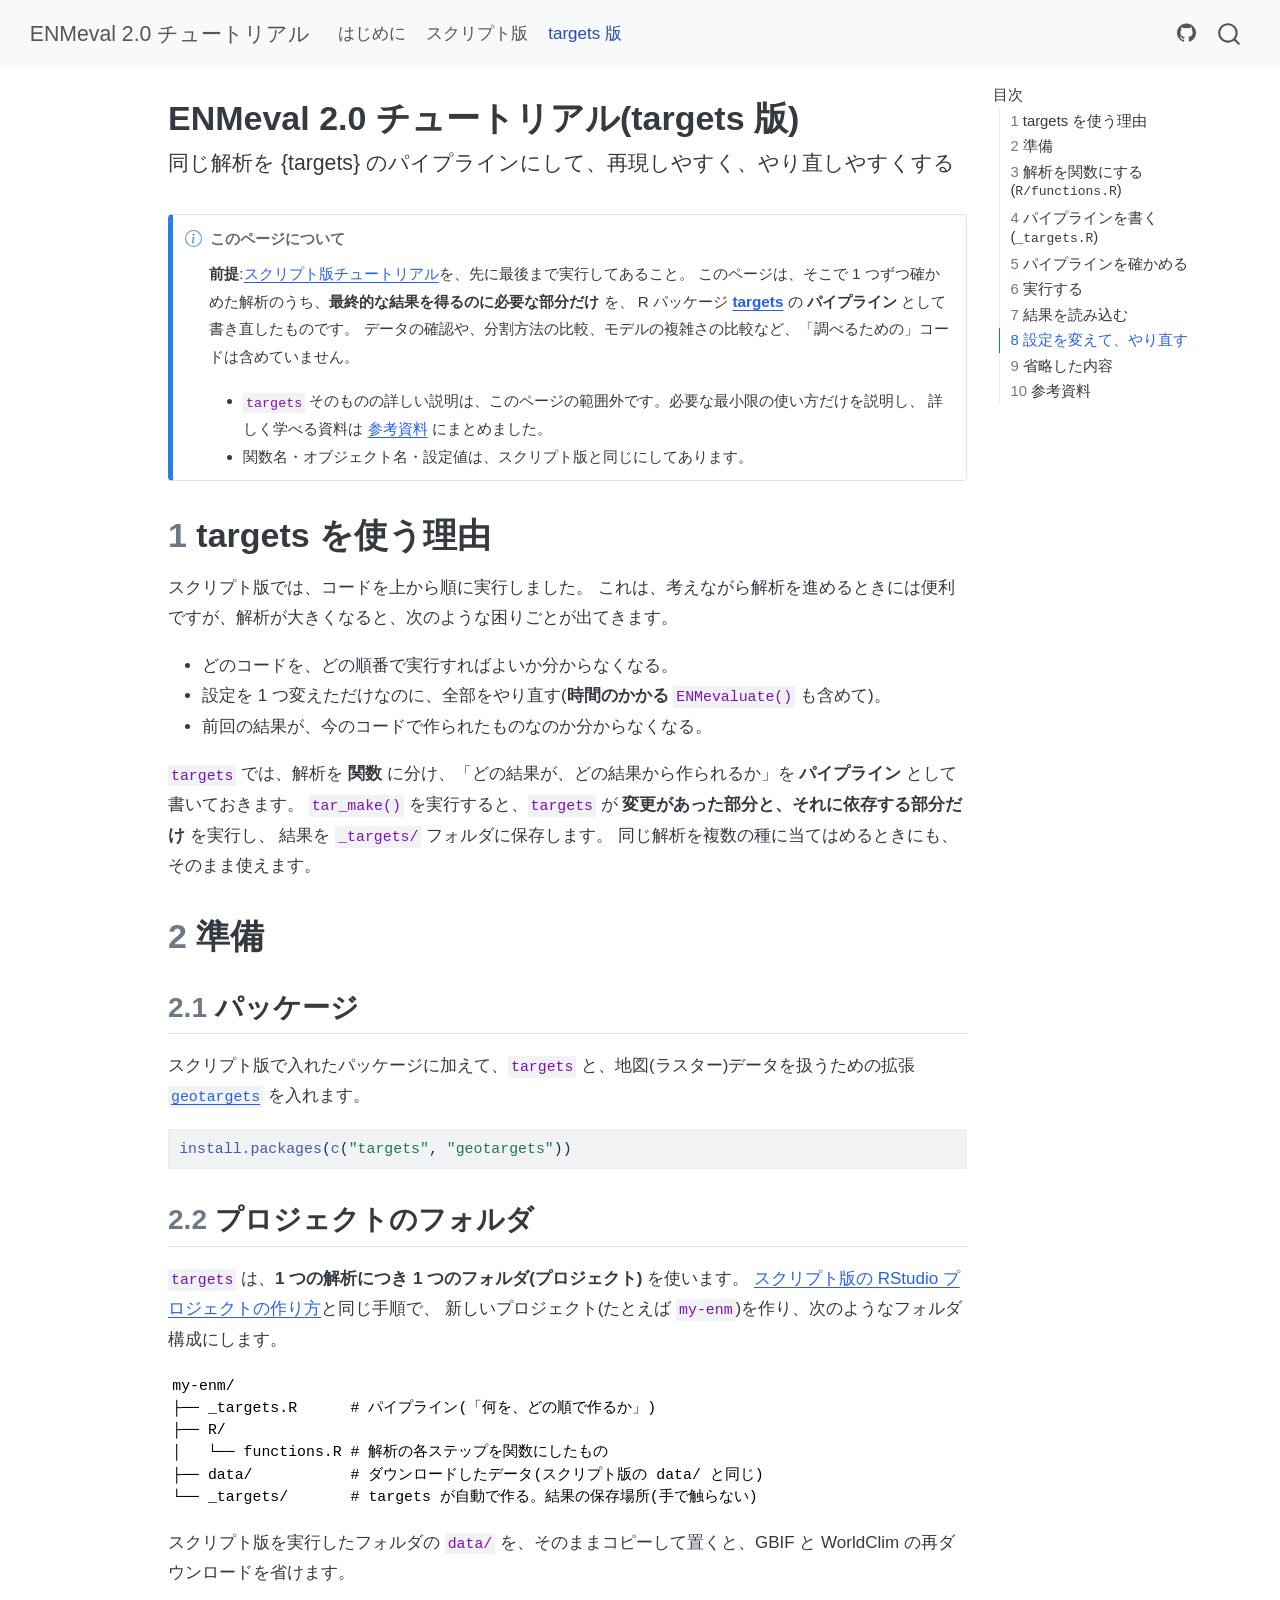
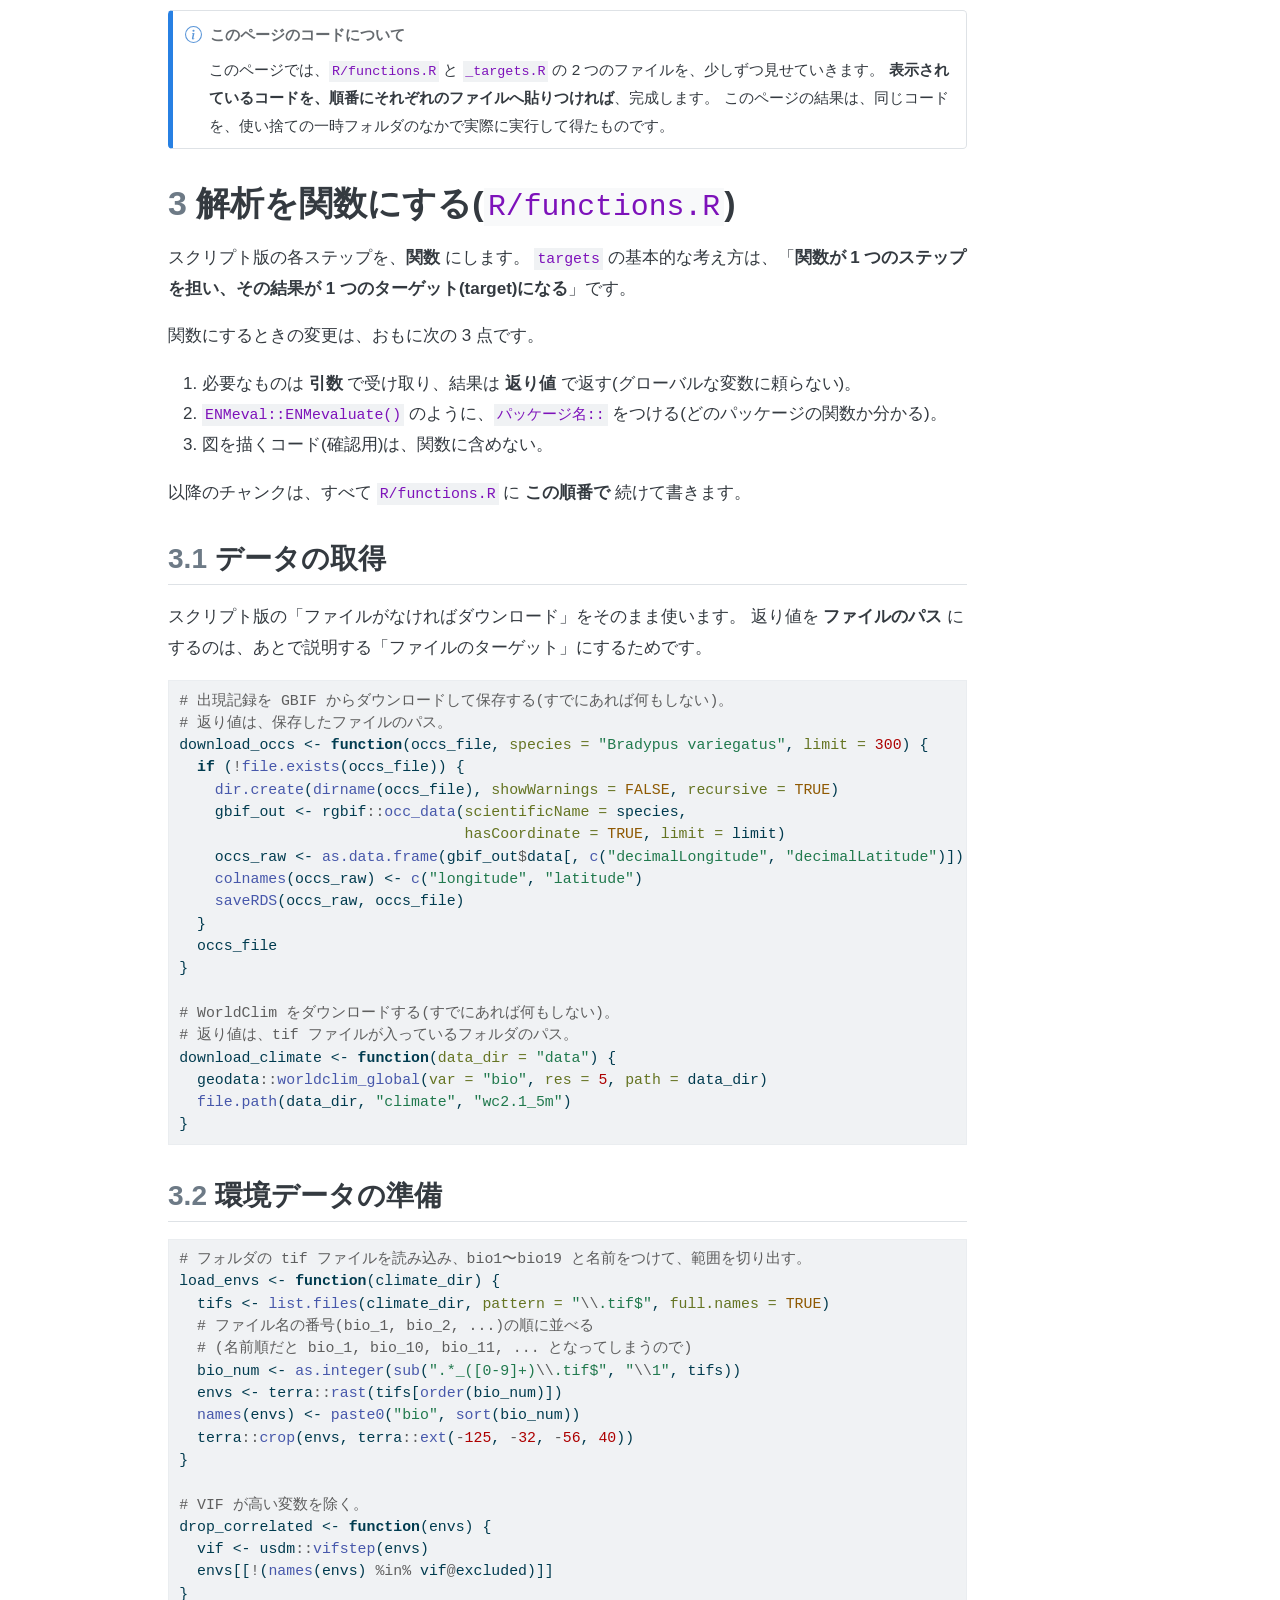
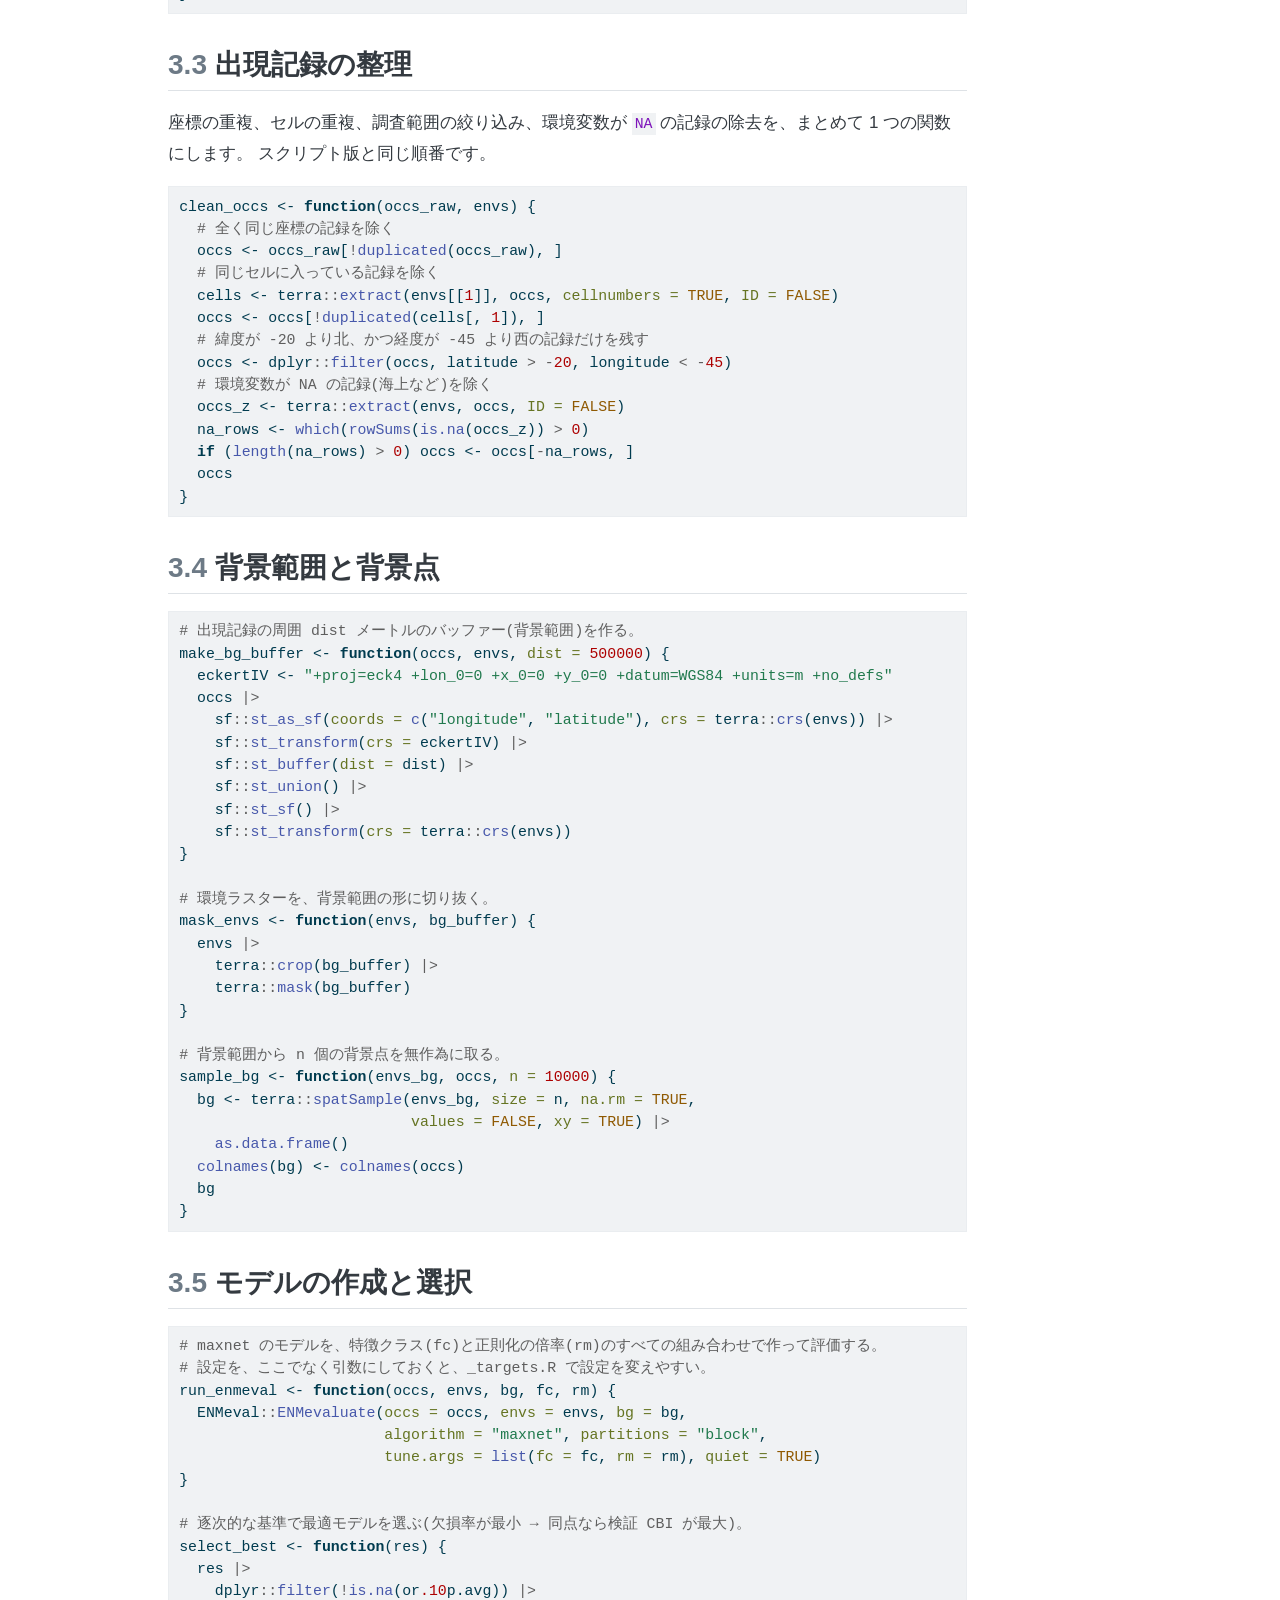
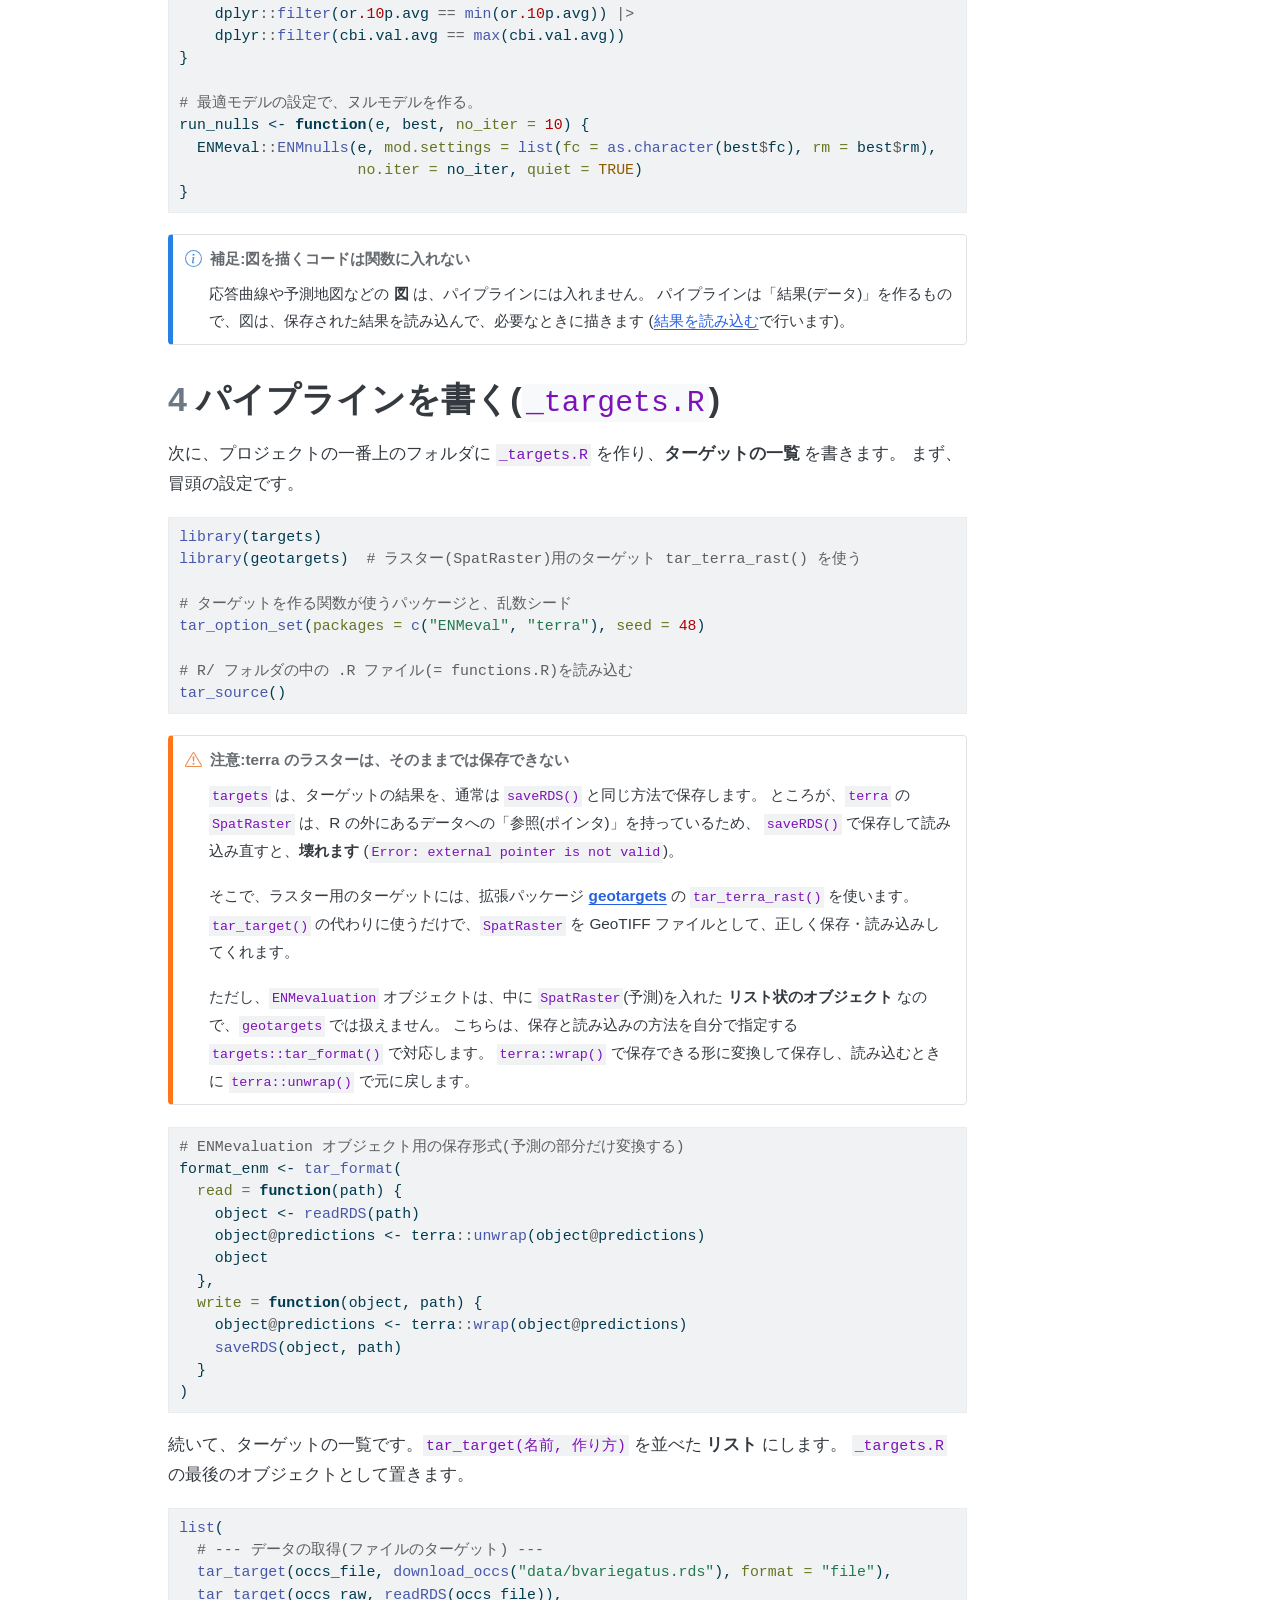
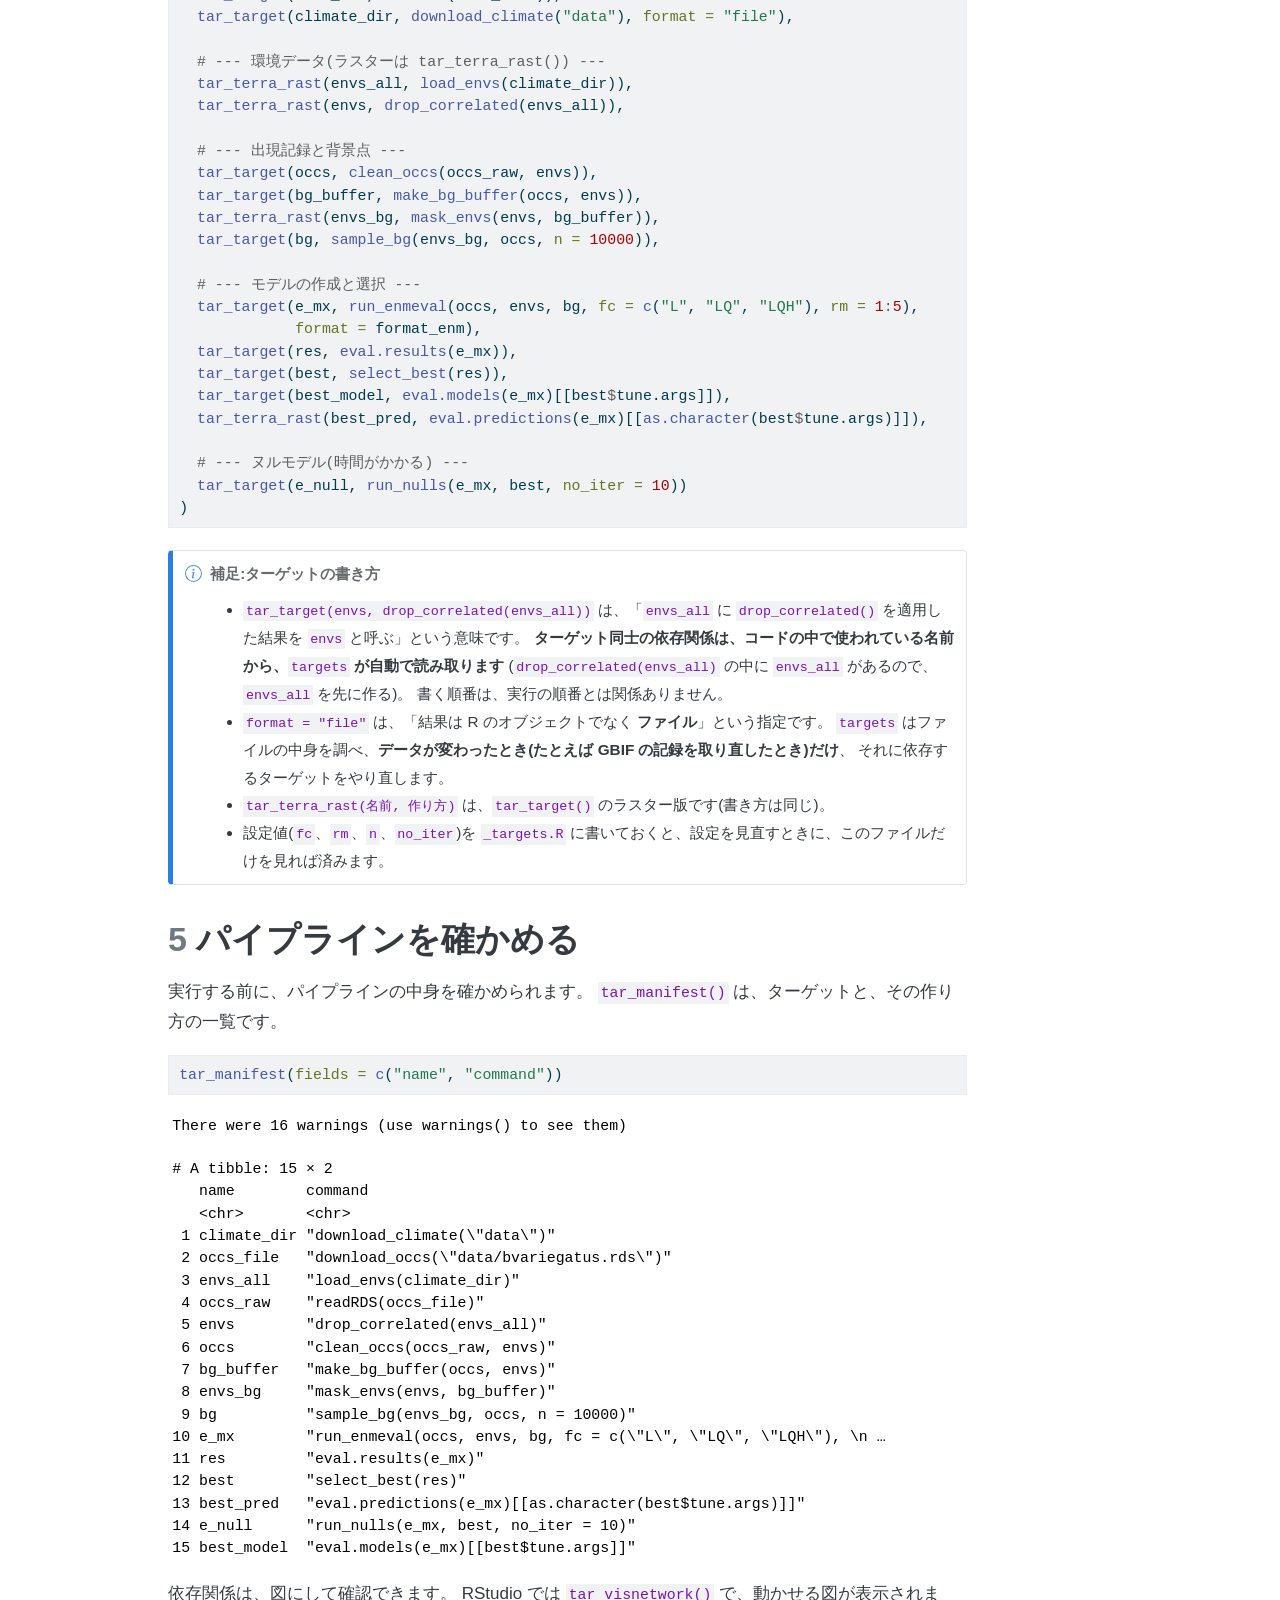
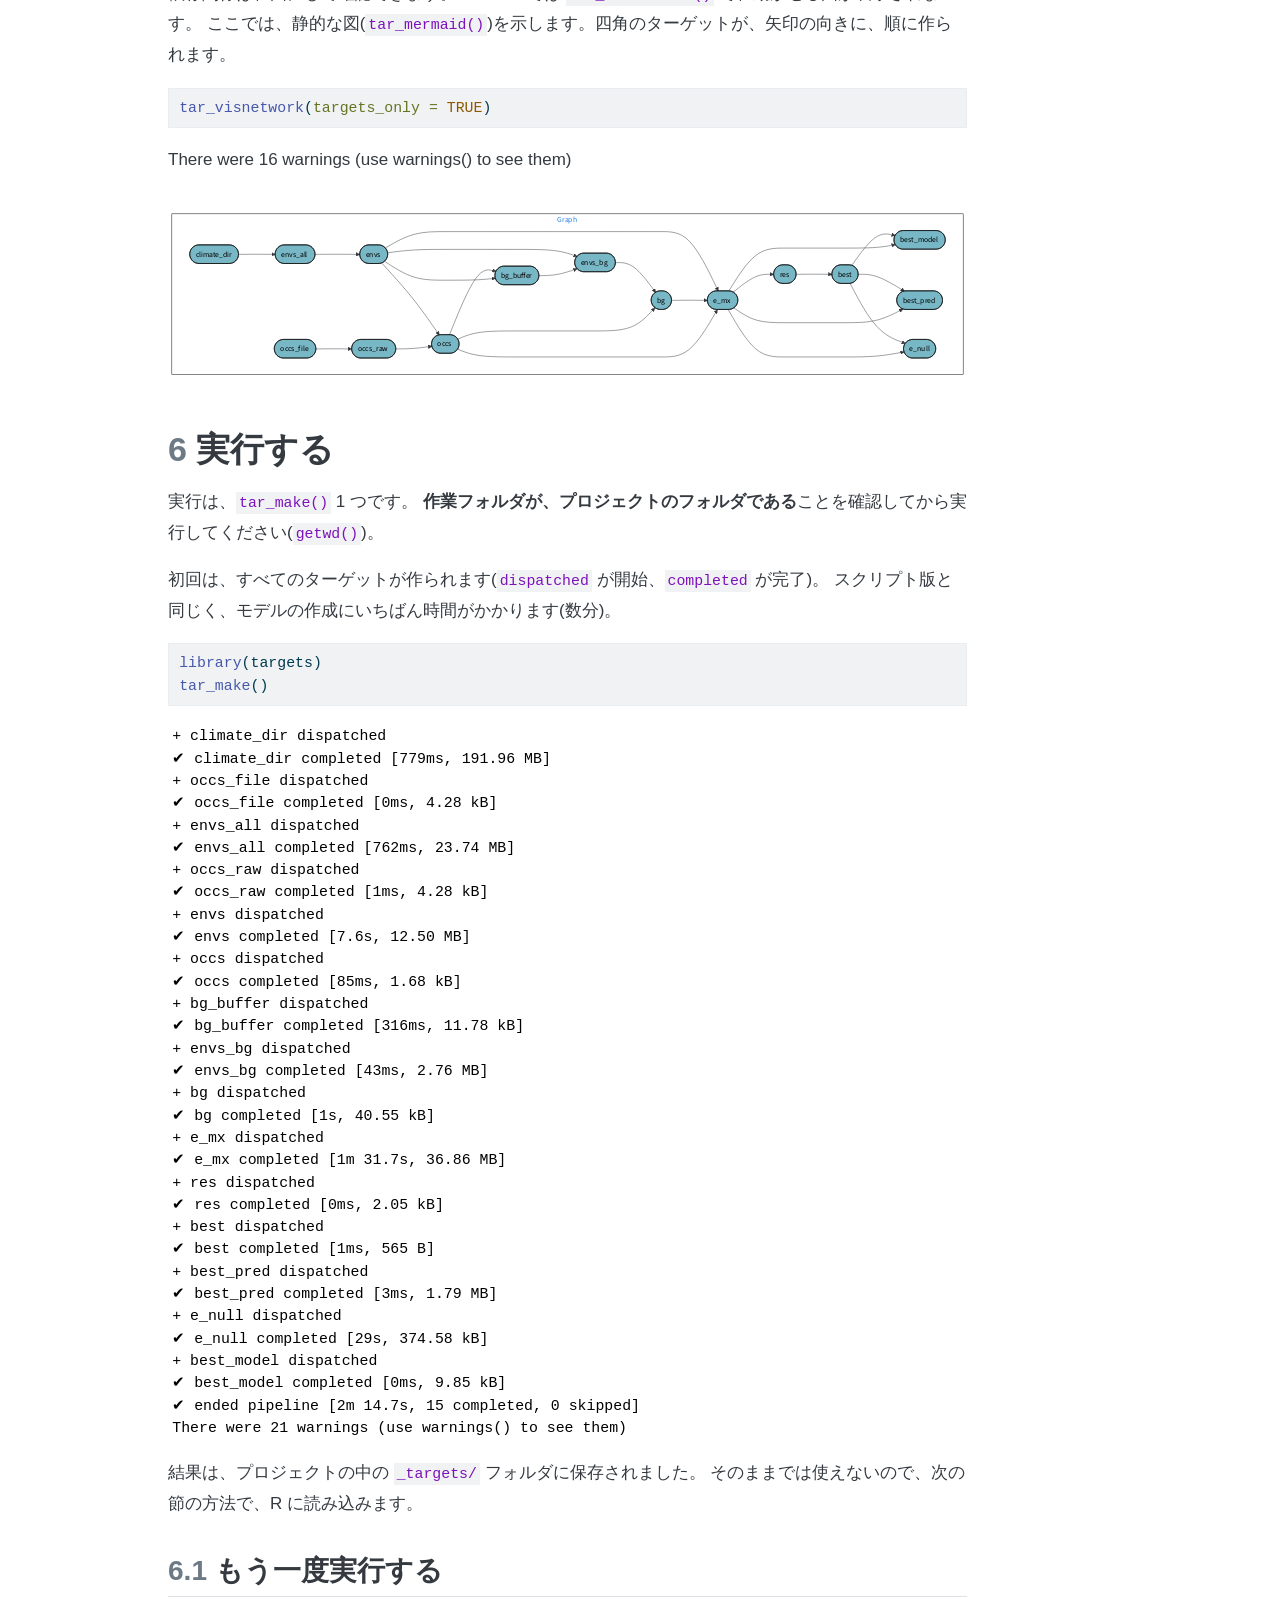
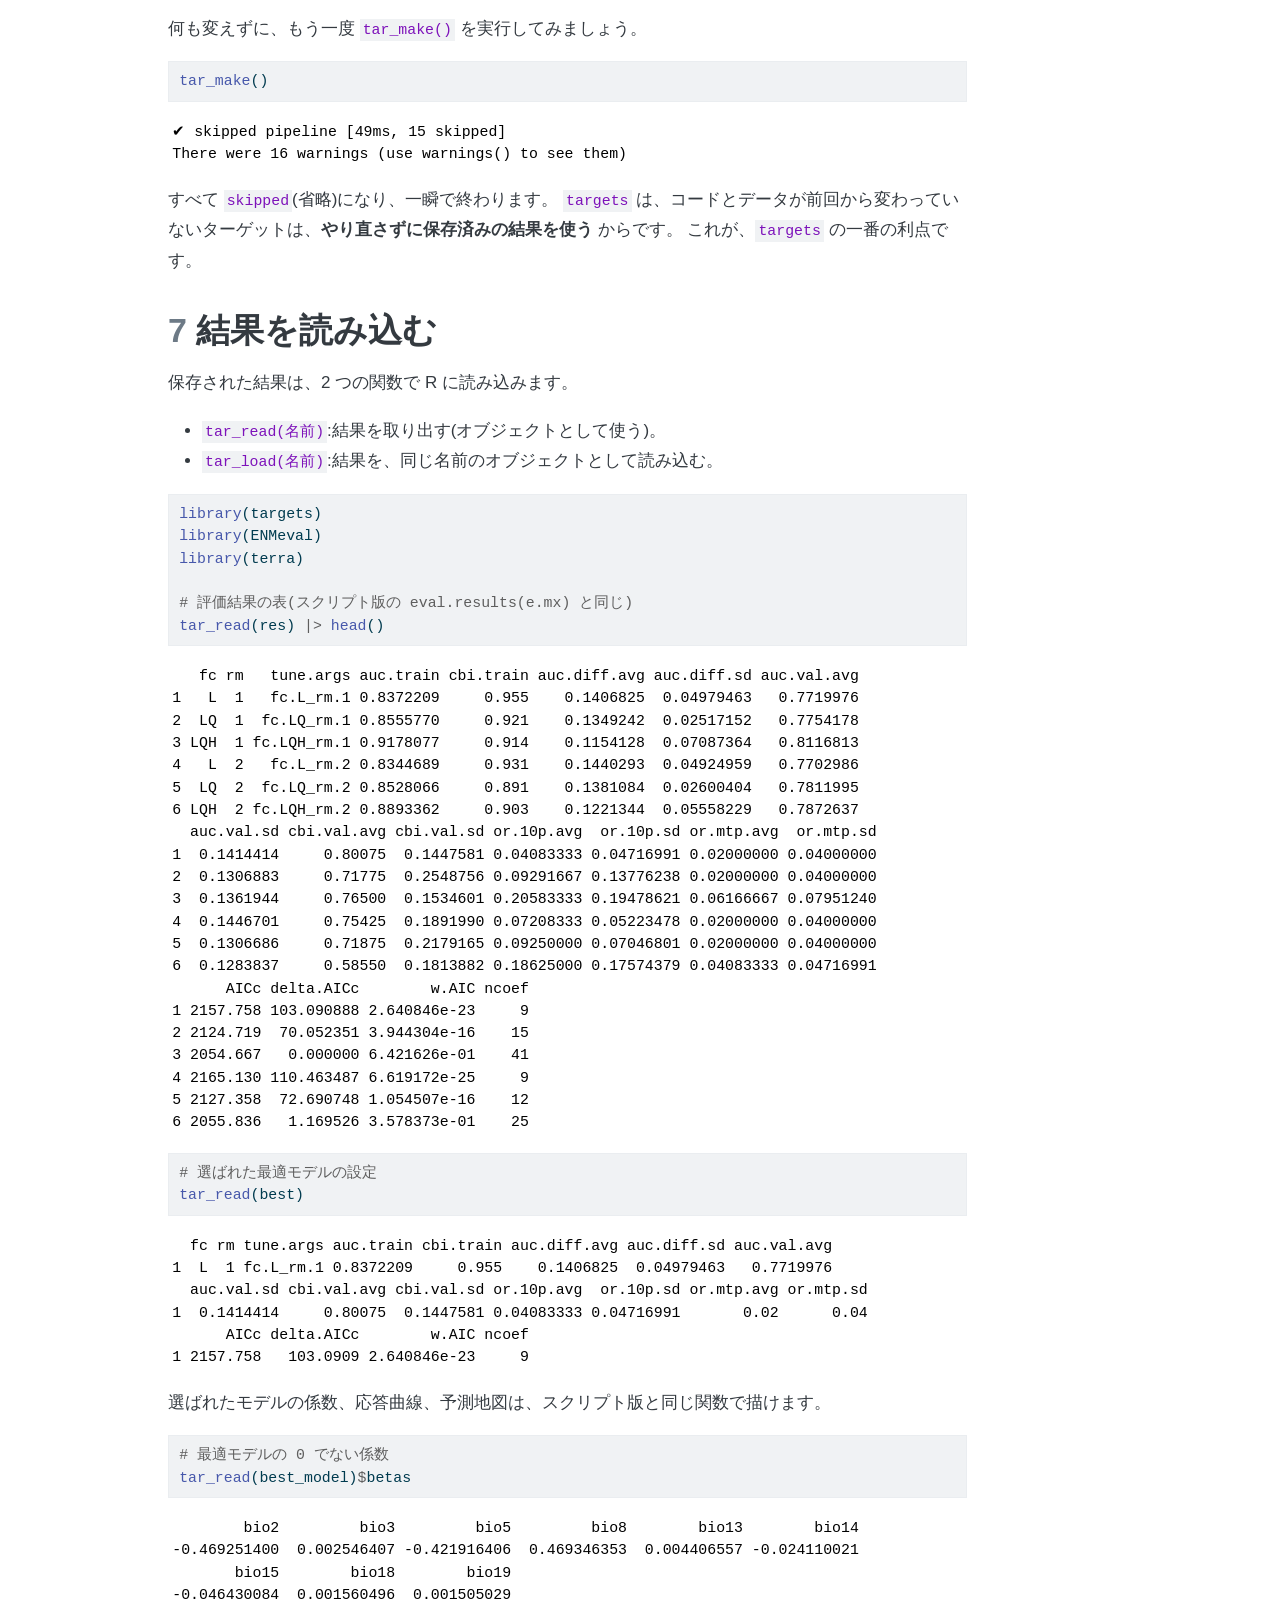
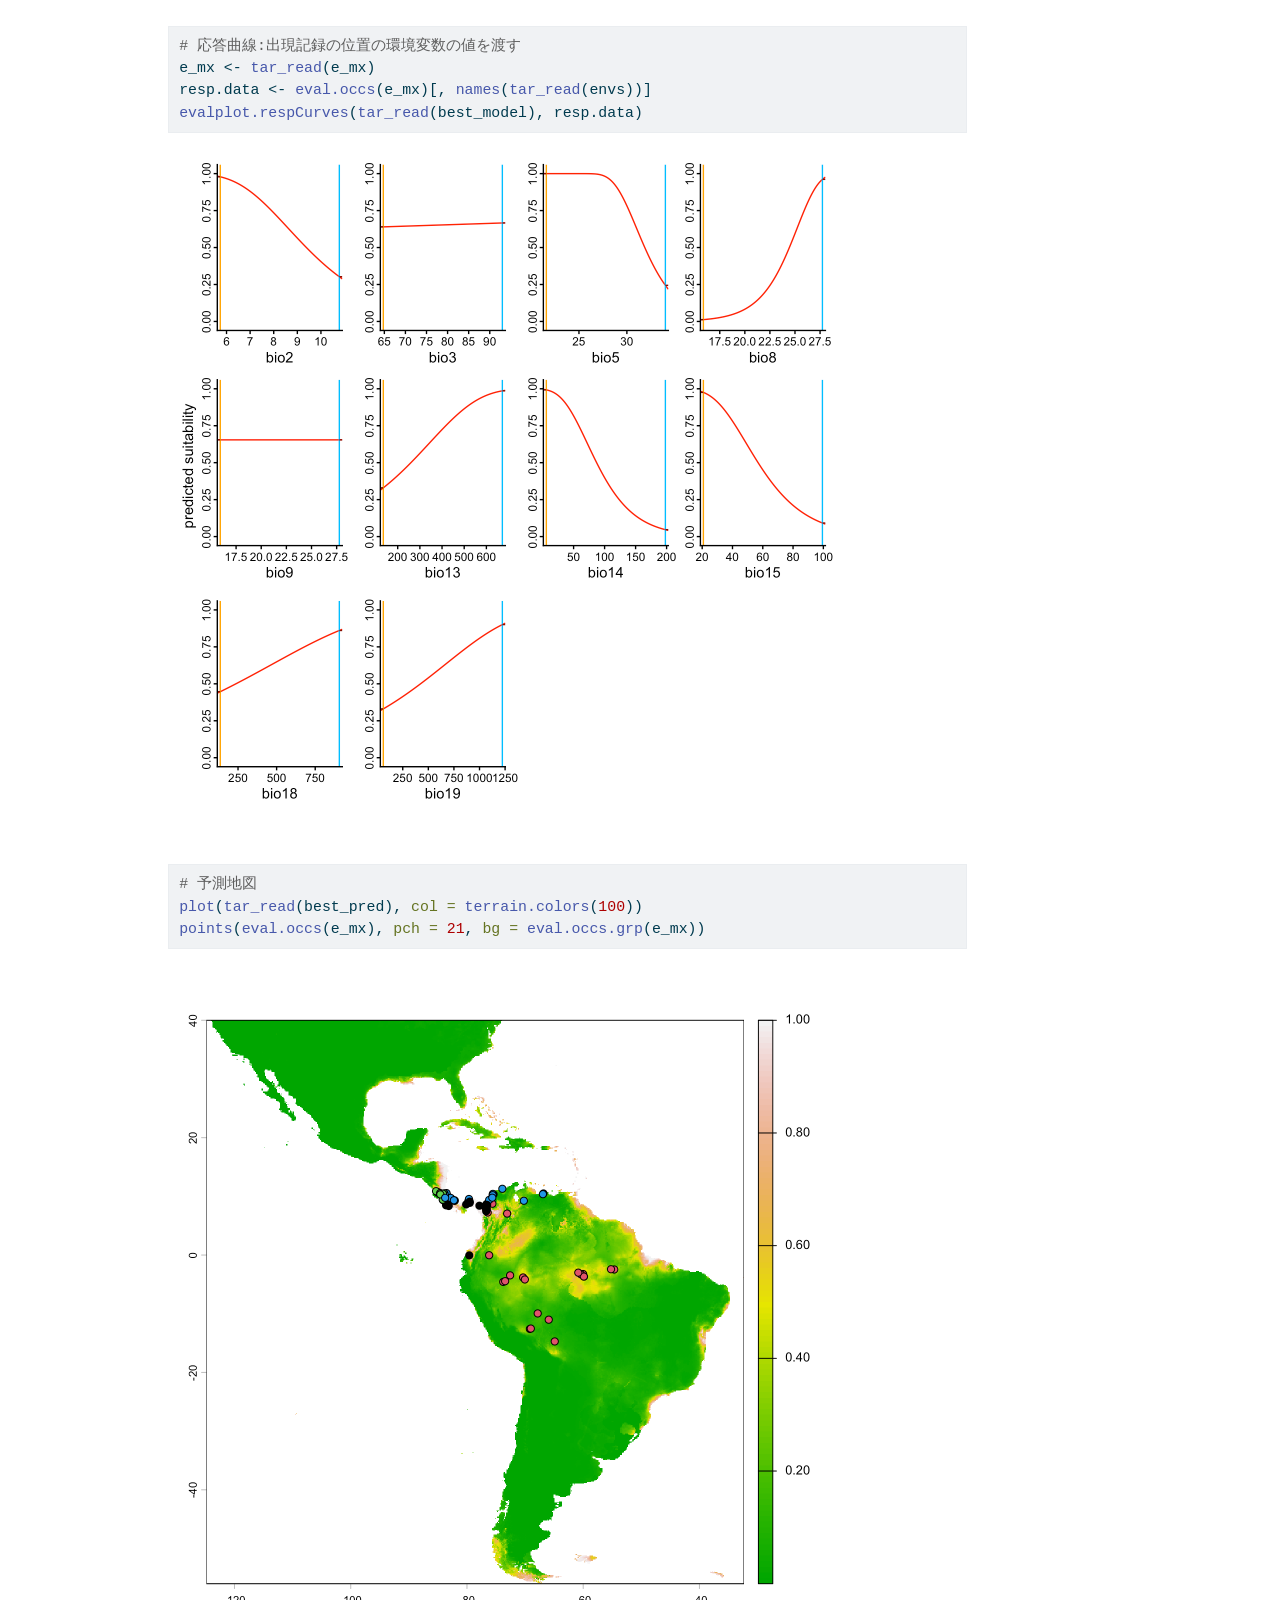
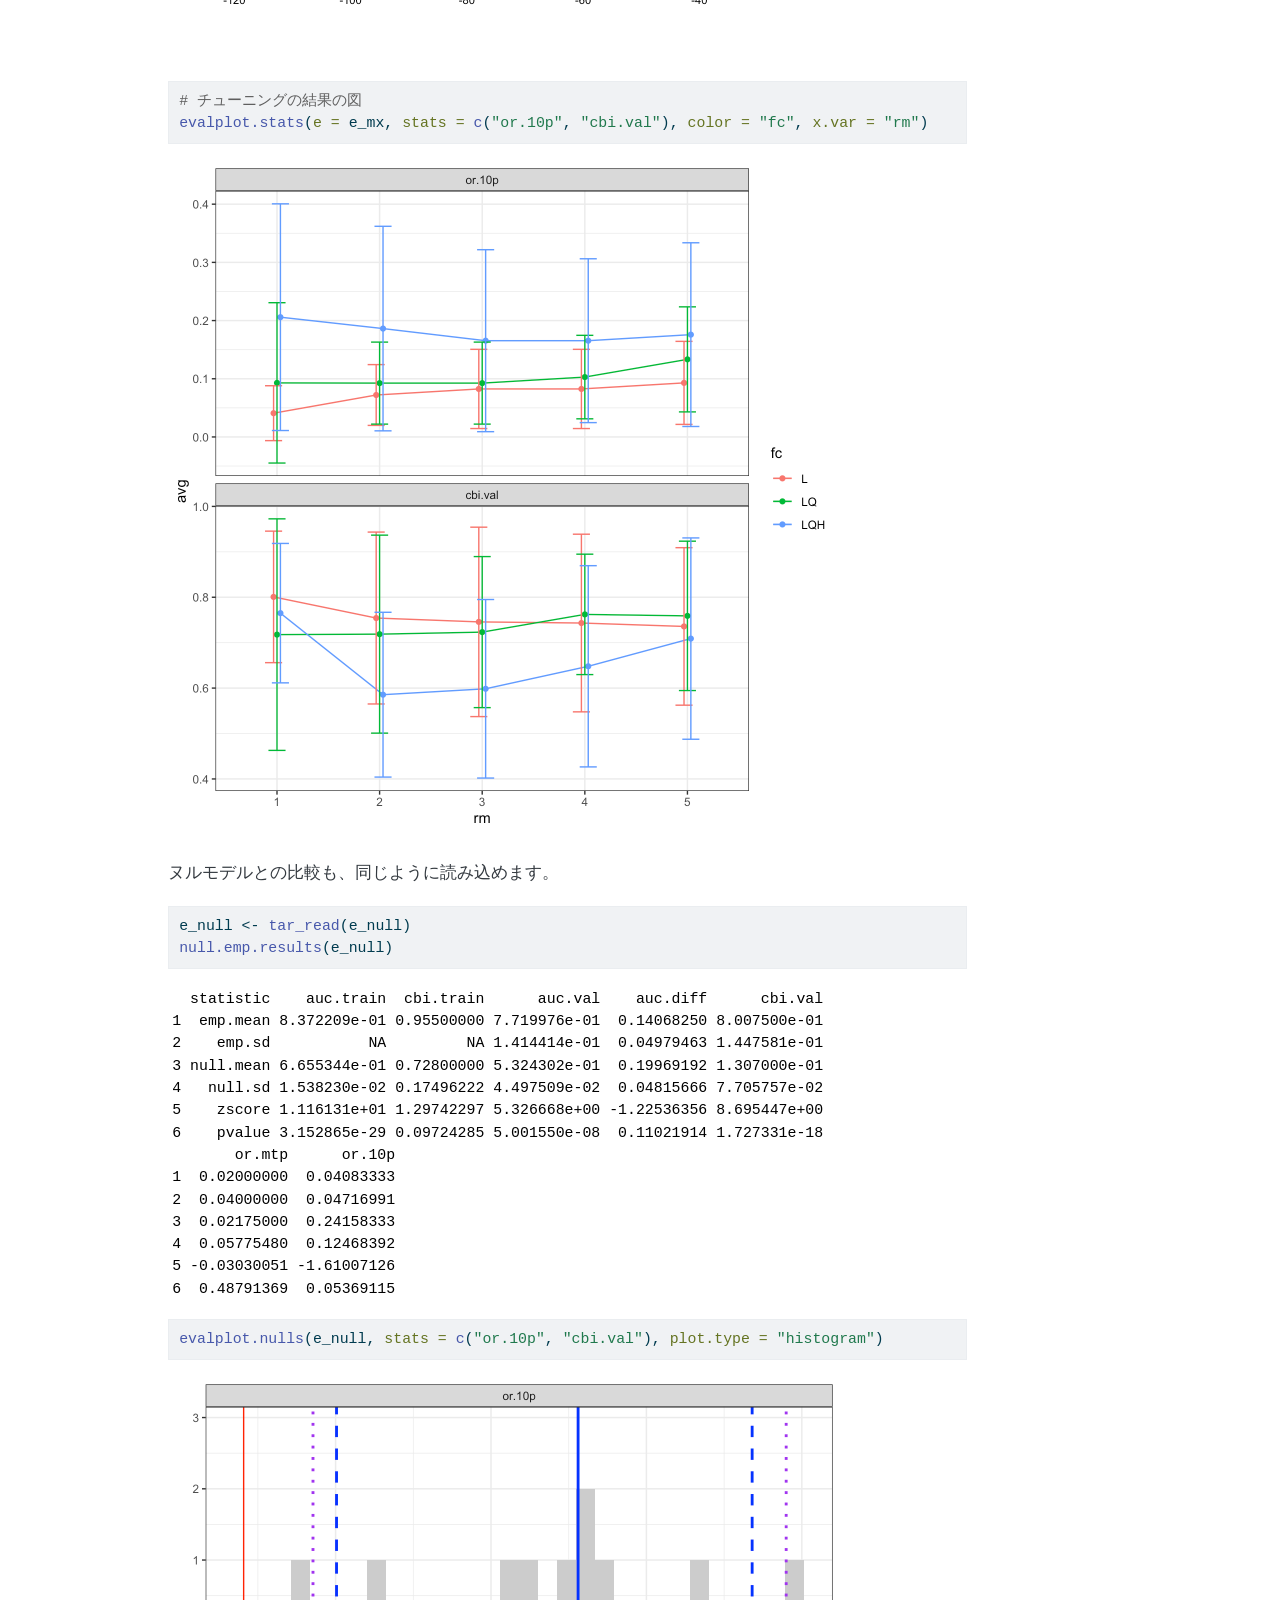
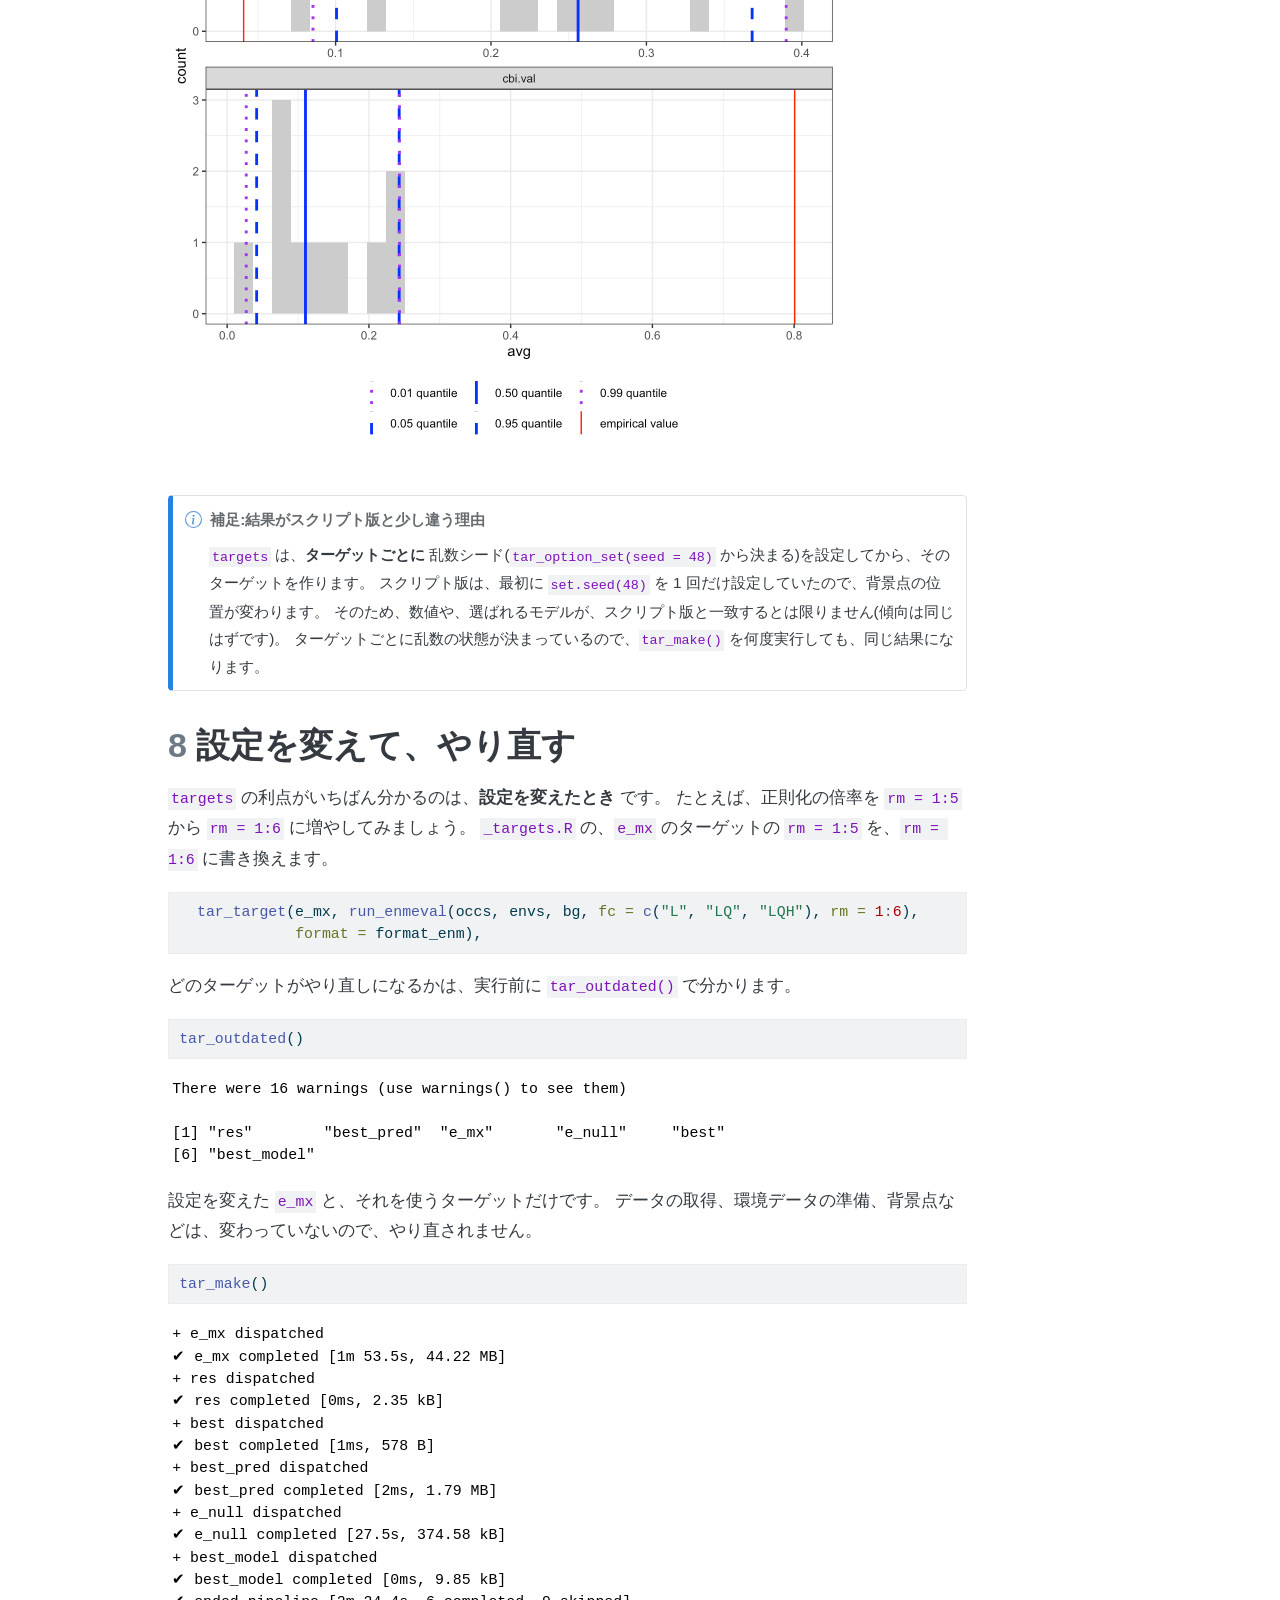
==== enmeval-targets-ja.html @ f2f8205f "Built site for gh-pages" ====
<!DOCTYPE html>
<html xmlns="http://www.w3.org/1999/xhtml" lang="ja" xml:lang="ja"><head>

<meta charset="utf-8">
<meta name="generator" content="quarto-1.11.9">

<meta name="viewport" content="width=device-width, initial-scale=1.0, user-scalable=yes">


<title>ENMeval 2.0 チュートリアル(targets 版) – ENMeval 2.0 チュートリアル</title>
<style>
/* Default styles provided by pandoc.
** See https://pandoc.org/MANUAL.html#variables-for-html for config info.
*/
span.smallcaps{font-variant: small-caps;}
div.columns{display: flex; gap: 1.5em;}
div.column{flex: auto;}
@media screen {
div.columns{gap: min(4vw, 1.5em);}
div.column{overflow-x: auto;}
}
div.hanging-indent{margin-left: 1.5em; text-indent: -1.5em;}
ul.task-list{list-style: none;}
ul.task-list li input[type="checkbox"] {
  width: 0.8em;
  margin: 0 0.8em 0.2em -1em; /* quarto-specific, see https://github.com/quarto-dev/quarto-cli/issues/4556 */ 
  vertical-align: middle;
}
/* CSS for syntax highlighting */
html { -webkit-text-size-adjust: 100%; }
pre > code.sourceCode { white-space: pre; position: relative; }
pre > code.sourceCode > span { display: inline-block; line-height: 1.25; }
pre > code.sourceCode > span:empty { height: 1.2em; }
.sourceCode { overflow: visible; }
code.sourceCode > span { color: inherit; text-decoration: inherit; }
div.sourceCode { margin: 1em 0; }
pre.sourceCode { margin: 0; }
@media screen {
div.sourceCode { overflow: auto; }
}
@media print {
pre > code.sourceCode { white-space: pre-wrap; }
pre > code.sourceCode > span { text-indent: -5em; padding-left: 5em; }
}
pre.numberSource code
  { counter-reset: source-line 0; }
pre.numberSource code > span
  { position: relative; left: -4em; counter-increment: source-line; }
pre.numberSource code > span > a:first-child::before
  { content: counter(source-line);
    position: relative; left: -1em; text-align: right; vertical-align: baseline;
    border: none; display: inline-block;
    -webkit-touch-callout: none; -webkit-user-select: none;
    -khtml-user-select: none; -moz-user-select: none;
    -ms-user-select: none; user-select: none;
    padding: 0 4px; width: 4em;
  }
pre.numberSource { margin-left: 3em;  padding-left: 4px; }
div.sourceCode
  {   }
@media screen {
pre > code.sourceCode > span > a:first-child::before { text-decoration: underline; }
}
</style>


<script src="site_libs/quarto-nav/quarto-nav.js"></script>
<script src="site_libs/quarto-nav/headroom.min.js"></script>
<script src="site_libs/clipboard/clipboard.min.js"></script>
<script src="site_libs/quarto-search/autocomplete.umd.js"></script>
<script src="site_libs/quarto-search/fuse.min.js"></script>
<script src="site_libs/quarto-search/quarto-search.js"></script>
<meta name="quarto:offset" content="./">
<script src="site_libs/quarto-html/quarto.js" type="module"></script>
<script src="site_libs/quarto-html/tabsets/tabsets.js" type="module"></script>
<script src="site_libs/quarto-html/scrollable-regions/scrollable-regions.js" type="module"></script>
<script src="site_libs/quarto-html/popper.min.js"></script>
<script src="site_libs/quarto-html/tippy.umd.min.js"></script>
<script src="site_libs/quarto-html/anchor.min.js"></script>
<link href="site_libs/quarto-html/tippy.css" rel="stylesheet">
<link href="site_libs/quarto-html/quarto-syntax-highlighting-63b5708e65d6cd79cd7618c58d0c21e7.css" rel="stylesheet" id="quarto-text-highlighting-styles">
<script src="site_libs/bootstrap/bootstrap.min.js"></script>
<link href="site_libs/bootstrap/bootstrap-icons.css" rel="stylesheet">
<link href="site_libs/bootstrap/bootstrap-11dfed304549e7d9db55013033367f26.min.css" rel="stylesheet" append-hash="true" id="quarto-bootstrap" data-mode="light">
<script id="quarto-search-options" type="application/json">{
  "location": "navbar",
  "copy-button": false,
  "collapse-after": 3,
  "panel-placement": "end",
  "type": "overlay",
  "limit": 50,
  "keyboard-shortcut": [
    "f",
    "/",
    "s"
  ],
  "show-item-context": false,
  "language": {
    "search-no-results-text": "一致なし",
    "search-matching-documents-text": "一致した文書",
    "search-copy-link-title": "検索へのリンクをコピー",
    "search-hide-matches-text": "追加の検索結果を非表示",
    "search-more-match-text": "追加の検索結果",
    "search-more-matches-text": "追加の検索結果",
    "search-clear-button-title": "消去",
    "search-text-placeholder": "",
    "search-detached-cancel-button-title": "取消",
    "search-submit-button-title": "検索",
    "search-label": "サーチ"
  }
}</script>
<script src="site_libs/quarto-diagram/mermaid.min.js"></script>
<script src="site_libs/quarto-diagram/mermaid-init.js"></script>
<link href="site_libs/quarto-diagram/mermaid.css" rel="stylesheet">


<link rel="stylesheet" href="styles-ja.css">
</head>

<body class="nav-fixed quarto-light"><a id="quarto-skip-link" class="visually-hidden-focusable" href="#quarto-document-content">メインコンテンツにスキップ</a>

<div id="quarto-search-results"></div>
  <header id="quarto-header" class="headroom fixed-top">
    <nav class="navbar navbar-expand-lg " data-bs-theme="dark" aria-label="ウェブサイト">
      <div class="navbar-container container-fluid">
      <div class="navbar-brand-container mx-auto">
    <a class="navbar-brand" href="./index.html">
    <span class="navbar-title">ENMeval 2.0 チュートリアル</span>
    </a>
  </div>
          <button class="navbar-toggler" type="button" data-bs-toggle="collapse" data-bs-target="#navbarCollapse" aria-controls="navbarCollapse" aria-expanded="false" aria-label="ナビゲーションを切り替える" onclick="if (window.quartoToggleHeadroom) { window.quartoToggleHeadroom(); }">
  <span class="navbar-toggler-icon"></span>
</button>
          <div class="collapse navbar-collapse" id="navbarCollapse">
            <ul class="navbar-nav navbar-nav-scroll me-auto">
  <li class="nav-item">
    <a class="nav-link" href="./index.html"> 
<span class="menu-text">はじめに</span></a>
  </li>  
  <li class="nav-item">
    <a class="nav-link" href="./enmeval-tutorial-ja.html"> 
<span class="menu-text">スクリプト版</span></a>
  </li>  
  <li class="nav-item">
    <a class="nav-link active" href="./enmeval-targets-ja.html" aria-current="page"> 
<span class="menu-text">targets 版</span></a>
  </li>  
</ul>
            <ul class="navbar-nav navbar-nav-scroll ms-auto">
  <li class="nav-item compact">
    <a class="nav-link" href="https://github.com/joelnitta/enmeval-tutorial"> <i class="bi bi-github" role="img">
</i> 
<span class="menu-text"></span></a>
  </li>  
</ul>
          </div> <!-- /navcollapse -->
            <div class="quarto-navbar-tools">
</div>
            <div id="quarto-search" class="" title="サーチ"></div>
      </div> <!-- /container-fluid -->
    </nav>
</header>
<!-- content -->
<div id="quarto-content" class="quarto-container page-columns page-rows-contents page-layout-article page-navbar">
<!-- sidebar -->
<!-- margin-sidebar -->
    <div id="quarto-margin-sidebar" class="sidebar margin-sidebar">
        <nav id="TOC" role="doc-toc" aria-labelledby="toc-title" class="toc-active">
    <h2 id="toc-title">目次</h2>
   
  <ul>
  <li><a href="#why" id="toc-why" class="nav-link active" data-scroll-target="#why"><span class="header-section-number">1</span> targets を使う理由</a></li>
  <li><a href="#setup-pipeline" id="toc-setup-pipeline" class="nav-link" data-scroll-target="#setup-pipeline"><span class="header-section-number">2</span> 準備</a>
  <ul class="collapse">
  <li><a href="#install" id="toc-install" class="nav-link" data-scroll-target="#install"><span class="header-section-number">2.1</span> パッケージ</a></li>
  <li><a href="#folders" id="toc-folders" class="nav-link" data-scroll-target="#folders"><span class="header-section-number">2.2</span> プロジェクトのフォルダ</a></li>
  </ul></li>
  <li><a href="#functions" id="toc-functions" class="nav-link" data-scroll-target="#functions"><span class="header-section-number">3</span> 解析を関数にする(<code>R/functions.R</code>)</a>
  <ul class="collapse">
  <li><a href="#fn-data" id="toc-fn-data" class="nav-link" data-scroll-target="#fn-data"><span class="header-section-number">3.1</span> データの取得</a></li>
  <li><a href="#fn-envs" id="toc-fn-envs" class="nav-link" data-scroll-target="#fn-envs"><span class="header-section-number">3.2</span> 環境データの準備</a></li>
  <li><a href="#fn-occs" id="toc-fn-occs" class="nav-link" data-scroll-target="#fn-occs"><span class="header-section-number">3.3</span> 出現記録の整理</a></li>
  <li><a href="#fn-bg" id="toc-fn-bg" class="nav-link" data-scroll-target="#fn-bg"><span class="header-section-number">3.4</span> 背景範囲と背景点</a></li>
  <li><a href="#fn-model" id="toc-fn-model" class="nav-link" data-scroll-target="#fn-model"><span class="header-section-number">3.5</span> モデルの作成と選択</a></li>
  </ul></li>
  <li><a href="#pipeline" id="toc-pipeline" class="nav-link" data-scroll-target="#pipeline"><span class="header-section-number">4</span> パイプラインを書く(<code>_targets.R</code>)</a></li>
  <li><a href="#inspect" id="toc-inspect" class="nav-link" data-scroll-target="#inspect"><span class="header-section-number">5</span> パイプラインを確かめる</a></li>
  <li><a href="#make" id="toc-make" class="nav-link" data-scroll-target="#make"><span class="header-section-number">6</span> 実行する</a>
  <ul class="collapse">
  <li><a href="#make2" id="toc-make2" class="nav-link" data-scroll-target="#make2"><span class="header-section-number">6.1</span> もう一度実行する</a></li>
  </ul></li>
  <li><a href="#read" id="toc-read" class="nav-link" data-scroll-target="#read"><span class="header-section-number">7</span> 結果を読み込む</a></li>
  <li><a href="#rerun" id="toc-rerun" class="nav-link" data-scroll-target="#rerun"><span class="header-section-number">8</span> 設定を変えて、やり直す</a></li>
  <li><a href="#skipped" id="toc-skipped" class="nav-link" data-scroll-target="#skipped"><span class="header-section-number">9</span> 省略した内容</a></li>
  <li><a href="#resources" id="toc-resources" class="nav-link" data-scroll-target="#resources"><span class="header-section-number">10</span> 参考資料</a></li>
  </ul>
</nav>
    </div>
<!-- main -->
<main class="content" id="quarto-document-content" tabindex="-1">

<header id="title-block-header" class="quarto-title-block default">
<div class="quarto-title">
<h1 class="title">ENMeval 2.0 チュートリアル(targets 版)</h1>
<p class="subtitle lead">同じ解析を {targets} のパイプラインにして、再現しやすく、やり直しやすくする</p>
</div>



<div class="quarto-title-meta">

    
  
    
  </div>
  


</header>


<div class="callout callout-style-simple callout-note callout-titled">
<div class="callout-header d-flex align-content-center">
<div class="callout-icon-container">
<i class="callout-icon"></i>
</div>
<div class="callout-title-container flex-fill">
<span class="screen-reader-only">ノート</span>このページについて
</div>
</div>
<div class="callout-body-container callout-body">
<p><strong>前提</strong>:<a href="./enmeval-tutorial-ja.html">スクリプト版チュートリアル</a>を、先に最後まで実行してあること。 このページは、そこで 1 つずつ確かめた解析のうち、<strong>最終的な結果を得るのに必要な部分だけ</strong> を、 R パッケージ <a href="https://docs.ropensci.org/targets/"><strong>targets</strong></a> の <strong>パイプライン</strong> として書き直したものです。 データの確認や、分割方法の比較、モデルの複雑さの比較など、「調べるための」コードは含めていません。</p>
<ul>
<li><code>targets</code> そのものの詳しい説明は、このページの範囲外です。必要な最小限の使い方だけを説明し、 詳しく学べる資料は <a href="#resources">参考資料</a> にまとめました。</li>
<li>関数名・オブジェクト名・設定値は、スクリプト版と同じにしてあります。</li>
</ul>
</div>
</div>
<section id="why" class="level1" data-number="1">
<h1 data-number="1"><span class="header-section-number">1</span> targets を使う理由</h1>
<p>スクリプト版では、コードを上から順に実行しました。 これは、考えながら解析を進めるときには便利ですが、解析が大きくなると、次のような困りごとが出てきます。</p>
<ul>
<li>どのコードを、どの順番で実行すればよいか分からなくなる。</li>
<li>設定を 1 つ変えただけなのに、全部をやり直す(<strong>時間のかかる</strong> <code>ENMevaluate()</code> も含めて)。</li>
<li>前回の結果が、今のコードで作られたものなのか分からなくなる。</li>
</ul>
<p><code>targets</code> では、解析を <strong>関数</strong> に分け、「どの結果が、どの結果から作られるか」を <strong>パイプライン</strong> として書いておきます。 <code>tar_make()</code> を実行すると、<code>targets</code> が <strong>変更があった部分と、それに依存する部分だけ</strong> を実行し、 結果を <code>_targets/</code> フォルダに保存します。 同じ解析を複数の種に当てはめるときにも、そのまま使えます。</p>
</section>
<section id="setup-pipeline" class="level1" data-number="2">
<h1 data-number="2"><span class="header-section-number">2</span> 準備</h1>
<section id="install" class="level2" data-number="2.1">
<h2 data-number="2.1" class="anchored" data-anchor-id="install"><span class="header-section-number">2.1</span> パッケージ</h2>
<p>スクリプト版で入れたパッケージに加えて、<code>targets</code> と、地図(ラスター)データを扱うための拡張 <a href="https://github.com/ropensci/geotargets"><code>geotargets</code></a> を入れます。</p>
<div class="cell">
<div class="code-copy-outer-scaffold"><div class="sourceCode cell-code" id="cb1"><pre class="sourceCode r code-with-copy"><code class="sourceCode r"><span id="cb1-1"><a href="#cb1-1" aria-hidden="true" tabindex="-1"></a><span class="fu">install.packages</span>(<span class="fu">c</span>(<span class="st">"targets"</span>, <span class="st">"geotargets"</span>))</span></code></pre></div><button title="コピー" class="code-copy-button"><i class="bi"></i></button></div>
</div>
</section>
<section id="folders" class="level2" data-number="2.2">
<h2 data-number="2.2" class="anchored" data-anchor-id="folders"><span class="header-section-number">2.2</span> プロジェクトのフォルダ</h2>
<p><code>targets</code> は、<strong>1 つの解析につき 1 つのフォルダ(プロジェクト)</strong> を使います。 <a href="./enmeval-tutorial-ja.html#rstudio-project">スクリプト版の RStudio プロジェクトの作り方</a>と同じ手順で、 新しいプロジェクト(たとえば <code>my-enm</code>)を作り、次のようなフォルダ構成にします。</p>
<pre><code>my-enm/
├── _targets.R      # パイプライン(「何を、どの順で作るか」)
├── R/
│   └── functions.R # 解析の各ステップを関数にしたもの
├── data/           # ダウンロードしたデータ(スクリプト版の data/ と同じ)
└── _targets/       # targets が自動で作る。結果の保存場所(手で触らない)</code></pre>
<p>スクリプト版を実行したフォルダの <code>data/</code> を、そのままコピーして置くと、GBIF と WorldClim の再ダウンロードを省けます。</p>
<div class="callout callout-style-simple callout-note callout-titled">
<div class="callout-header d-flex align-content-center">
<div class="callout-icon-container">
<i class="callout-icon"></i>
</div>
<div class="callout-title-container flex-fill">
<span class="screen-reader-only">ノート</span>このページのコードについて
</div>
</div>
<div class="callout-body-container callout-body">
<p>このページでは、<code>R/functions.R</code> と <code>_targets.R</code> の 2 つのファイルを、少しずつ見せていきます。 <strong>表示されているコードを、順番にそれぞれのファイルへ貼りつければ</strong>、完成します。 このページの結果は、同じコードを、使い捨ての一時フォルダのなかで実際に実行して得たものです。</p>
</div>
</div>
</section>
</section>
<section id="functions" class="level1" data-number="3">
<h1 data-number="3"><span class="header-section-number">3</span> 解析を関数にする(<code>R/functions.R</code>)</h1>
<p>スクリプト版の各ステップを、<strong>関数</strong> にします。 <code>targets</code> の基本的な考え方は、「<strong>関数が 1 つのステップを担い、その結果が 1 つのターゲット(target)になる</strong>」です。</p>
<p>関数にするときの変更は、おもに次の 3 点です。</p>
<ol type="1">
<li>必要なものは <strong>引数</strong> で受け取り、結果は <strong>返り値</strong> で返す(グローバルな変数に頼らない)。</li>
<li><code>ENMeval::ENMevaluate()</code> のように、<code>パッケージ名::</code> をつける(どのパッケージの関数か分かる)。</li>
<li>図を描くコード(確認用)は、関数に含めない。</li>
</ol>
<p>以降のチャンクは、すべて <code>R/functions.R</code> に <strong>この順番で</strong> 続けて書きます。</p>
<section id="fn-data" class="level2" data-number="3.1">
<h2 data-number="3.1" class="anchored" data-anchor-id="fn-data"><span class="header-section-number">3.1</span> データの取得</h2>
<p>スクリプト版の「ファイルがなければダウンロード」をそのまま使います。 返り値を <strong>ファイルのパス</strong> にするのは、あとで説明する「ファイルのターゲット」にするためです。</p>
<div class="cell">
<div class="code-copy-outer-scaffold"><div class="sourceCode cell-code" id="cb3"><pre class="sourceCode r code-with-copy"><code class="sourceCode r"><span id="cb3-1"><a href="#cb3-1" aria-hidden="true" tabindex="-1"></a><span class="co"># 出現記録を GBIF からダウンロードして保存する(すでにあれば何もしない)。</span></span>
<span id="cb3-2"><a href="#cb3-2" aria-hidden="true" tabindex="-1"></a><span class="co"># 返り値は、保存したファイルのパス。</span></span>
<span id="cb3-3"><a href="#cb3-3" aria-hidden="true" tabindex="-1"></a>download_occs <span class="ot">&lt;-</span> <span class="cf">function</span>(occs_file, <span class="at">species =</span> <span class="st">"Bradypus variegatus"</span>, <span class="at">limit =</span> <span class="dv">300</span>) {</span>
<span id="cb3-4"><a href="#cb3-4" aria-hidden="true" tabindex="-1"></a>  <span class="cf">if</span> (<span class="sc">!</span><span class="fu">file.exists</span>(occs_file)) {</span>
<span id="cb3-5"><a href="#cb3-5" aria-hidden="true" tabindex="-1"></a>    <span class="fu">dir.create</span>(<span class="fu">dirname</span>(occs_file), <span class="at">showWarnings =</span> <span class="cn">FALSE</span>, <span class="at">recursive =</span> <span class="cn">TRUE</span>)</span>
<span id="cb3-6"><a href="#cb3-6" aria-hidden="true" tabindex="-1"></a>    gbif_out <span class="ot">&lt;-</span> rgbif<span class="sc">::</span><span class="fu">occ_data</span>(<span class="at">scientificName =</span> species,</span>
<span id="cb3-7"><a href="#cb3-7" aria-hidden="true" tabindex="-1"></a>                                <span class="at">hasCoordinate =</span> <span class="cn">TRUE</span>, <span class="at">limit =</span> limit)</span>
<span id="cb3-8"><a href="#cb3-8" aria-hidden="true" tabindex="-1"></a>    occs_raw <span class="ot">&lt;-</span> <span class="fu">as.data.frame</span>(gbif_out<span class="sc">$</span>data[, <span class="fu">c</span>(<span class="st">"decimalLongitude"</span>, <span class="st">"decimalLatitude"</span>)])</span>
<span id="cb3-9"><a href="#cb3-9" aria-hidden="true" tabindex="-1"></a>    <span class="fu">colnames</span>(occs_raw) <span class="ot">&lt;-</span> <span class="fu">c</span>(<span class="st">"longitude"</span>, <span class="st">"latitude"</span>)</span>
<span id="cb3-10"><a href="#cb3-10" aria-hidden="true" tabindex="-1"></a>    <span class="fu">saveRDS</span>(occs_raw, occs_file)</span>
<span id="cb3-11"><a href="#cb3-11" aria-hidden="true" tabindex="-1"></a>  }</span>
<span id="cb3-12"><a href="#cb3-12" aria-hidden="true" tabindex="-1"></a>  occs_file</span>
<span id="cb3-13"><a href="#cb3-13" aria-hidden="true" tabindex="-1"></a>}</span>
<span id="cb3-14"><a href="#cb3-14" aria-hidden="true" tabindex="-1"></a></span>
<span id="cb3-15"><a href="#cb3-15" aria-hidden="true" tabindex="-1"></a><span class="co"># WorldClim をダウンロードする(すでにあれば何もしない)。</span></span>
<span id="cb3-16"><a href="#cb3-16" aria-hidden="true" tabindex="-1"></a><span class="co"># 返り値は、tif ファイルが入っているフォルダのパス。</span></span>
<span id="cb3-17"><a href="#cb3-17" aria-hidden="true" tabindex="-1"></a>download_climate <span class="ot">&lt;-</span> <span class="cf">function</span>(<span class="at">data_dir =</span> <span class="st">"data"</span>) {</span>
<span id="cb3-18"><a href="#cb3-18" aria-hidden="true" tabindex="-1"></a>  geodata<span class="sc">::</span><span class="fu">worldclim_global</span>(<span class="at">var =</span> <span class="st">"bio"</span>, <span class="at">res =</span> <span class="dv">5</span>, <span class="at">path =</span> data_dir)</span>
<span id="cb3-19"><a href="#cb3-19" aria-hidden="true" tabindex="-1"></a>  <span class="fu">file.path</span>(data_dir, <span class="st">"climate"</span>, <span class="st">"wc2.1_5m"</span>)</span>
<span id="cb3-20"><a href="#cb3-20" aria-hidden="true" tabindex="-1"></a>}</span></code></pre></div><button title="コピー" class="code-copy-button"><i class="bi"></i></button></div>
</div>
</section>
<section id="fn-envs" class="level2" data-number="3.2">
<h2 data-number="3.2" class="anchored" data-anchor-id="fn-envs"><span class="header-section-number">3.2</span> 環境データの準備</h2>
<div class="cell">
<div class="code-copy-outer-scaffold"><div class="sourceCode cell-code" id="cb4"><pre class="sourceCode r code-with-copy"><code class="sourceCode r"><span id="cb4-1"><a href="#cb4-1" aria-hidden="true" tabindex="-1"></a><span class="co"># フォルダの tif ファイルを読み込み、bio1〜bio19 と名前をつけて、範囲を切り出す。</span></span>
<span id="cb4-2"><a href="#cb4-2" aria-hidden="true" tabindex="-1"></a>load_envs <span class="ot">&lt;-</span> <span class="cf">function</span>(climate_dir) {</span>
<span id="cb4-3"><a href="#cb4-3" aria-hidden="true" tabindex="-1"></a>  tifs <span class="ot">&lt;-</span> <span class="fu">list.files</span>(climate_dir, <span class="at">pattern =</span> <span class="st">"</span><span class="sc">\\</span><span class="st">.tif$"</span>, <span class="at">full.names =</span> <span class="cn">TRUE</span>)</span>
<span id="cb4-4"><a href="#cb4-4" aria-hidden="true" tabindex="-1"></a>  <span class="co"># ファイル名の番号(bio_1, bio_2, ...)の順に並べる</span></span>
<span id="cb4-5"><a href="#cb4-5" aria-hidden="true" tabindex="-1"></a>  <span class="co"># (名前順だと bio_1, bio_10, bio_11, ... となってしまうので)</span></span>
<span id="cb4-6"><a href="#cb4-6" aria-hidden="true" tabindex="-1"></a>  bio_num <span class="ot">&lt;-</span> <span class="fu">as.integer</span>(<span class="fu">sub</span>(<span class="st">".*_([0-9]+)</span><span class="sc">\\</span><span class="st">.tif$"</span>, <span class="st">"</span><span class="sc">\\</span><span class="st">1"</span>, tifs))</span>
<span id="cb4-7"><a href="#cb4-7" aria-hidden="true" tabindex="-1"></a>  envs <span class="ot">&lt;-</span> terra<span class="sc">::</span><span class="fu">rast</span>(tifs[<span class="fu">order</span>(bio_num)])</span>
<span id="cb4-8"><a href="#cb4-8" aria-hidden="true" tabindex="-1"></a>  <span class="fu">names</span>(envs) <span class="ot">&lt;-</span> <span class="fu">paste0</span>(<span class="st">"bio"</span>, <span class="fu">sort</span>(bio_num))</span>
<span id="cb4-9"><a href="#cb4-9" aria-hidden="true" tabindex="-1"></a>  terra<span class="sc">::</span><span class="fu">crop</span>(envs, terra<span class="sc">::</span><span class="fu">ext</span>(<span class="sc">-</span><span class="dv">125</span>, <span class="sc">-</span><span class="dv">32</span>, <span class="sc">-</span><span class="dv">56</span>, <span class="dv">40</span>))</span>
<span id="cb4-10"><a href="#cb4-10" aria-hidden="true" tabindex="-1"></a>}</span>
<span id="cb4-11"><a href="#cb4-11" aria-hidden="true" tabindex="-1"></a></span>
<span id="cb4-12"><a href="#cb4-12" aria-hidden="true" tabindex="-1"></a><span class="co"># VIF が高い変数を除く。</span></span>
<span id="cb4-13"><a href="#cb4-13" aria-hidden="true" tabindex="-1"></a>drop_correlated <span class="ot">&lt;-</span> <span class="cf">function</span>(envs) {</span>
<span id="cb4-14"><a href="#cb4-14" aria-hidden="true" tabindex="-1"></a>  vif <span class="ot">&lt;-</span> usdm<span class="sc">::</span><span class="fu">vifstep</span>(envs)</span>
<span id="cb4-15"><a href="#cb4-15" aria-hidden="true" tabindex="-1"></a>  envs[[<span class="sc">!</span>(<span class="fu">names</span>(envs) <span class="sc">%in%</span> vif<span class="sc">@</span>excluded)]]</span>
<span id="cb4-16"><a href="#cb4-16" aria-hidden="true" tabindex="-1"></a>}</span></code></pre></div><button title="コピー" class="code-copy-button"><i class="bi"></i></button></div>
</div>
</section>
<section id="fn-occs" class="level2" data-number="3.3">
<h2 data-number="3.3" class="anchored" data-anchor-id="fn-occs"><span class="header-section-number">3.3</span> 出現記録の整理</h2>
<p>座標の重複、セルの重複、調査範囲の絞り込み、環境変数が <code>NA</code> の記録の除去を、まとめて 1 つの関数にします。 スクリプト版と同じ順番です。</p>
<div class="cell">
<div class="code-copy-outer-scaffold"><div class="sourceCode cell-code" id="cb5"><pre class="sourceCode r code-with-copy"><code class="sourceCode r"><span id="cb5-1"><a href="#cb5-1" aria-hidden="true" tabindex="-1"></a>clean_occs <span class="ot">&lt;-</span> <span class="cf">function</span>(occs_raw, envs) {</span>
<span id="cb5-2"><a href="#cb5-2" aria-hidden="true" tabindex="-1"></a>  <span class="co"># 全く同じ座標の記録を除く</span></span>
<span id="cb5-3"><a href="#cb5-3" aria-hidden="true" tabindex="-1"></a>  occs <span class="ot">&lt;-</span> occs_raw[<span class="sc">!</span><span class="fu">duplicated</span>(occs_raw), ]</span>
<span id="cb5-4"><a href="#cb5-4" aria-hidden="true" tabindex="-1"></a>  <span class="co"># 同じセルに入っている記録を除く</span></span>
<span id="cb5-5"><a href="#cb5-5" aria-hidden="true" tabindex="-1"></a>  cells <span class="ot">&lt;-</span> terra<span class="sc">::</span><span class="fu">extract</span>(envs[[<span class="dv">1</span>]], occs, <span class="at">cellnumbers =</span> <span class="cn">TRUE</span>, <span class="at">ID =</span> <span class="cn">FALSE</span>)</span>
<span id="cb5-6"><a href="#cb5-6" aria-hidden="true" tabindex="-1"></a>  occs <span class="ot">&lt;-</span> occs[<span class="sc">!</span><span class="fu">duplicated</span>(cells[, <span class="dv">1</span>]), ]</span>
<span id="cb5-7"><a href="#cb5-7" aria-hidden="true" tabindex="-1"></a>  <span class="co"># 緯度が -20 より北、かつ経度が -45 より西の記録だけを残す</span></span>
<span id="cb5-8"><a href="#cb5-8" aria-hidden="true" tabindex="-1"></a>  occs <span class="ot">&lt;-</span> dplyr<span class="sc">::</span><span class="fu">filter</span>(occs, latitude <span class="sc">&gt;</span> <span class="sc">-</span><span class="dv">20</span>, longitude <span class="sc">&lt;</span> <span class="sc">-</span><span class="dv">45</span>)</span>
<span id="cb5-9"><a href="#cb5-9" aria-hidden="true" tabindex="-1"></a>  <span class="co"># 環境変数が NA の記録(海上など)を除く</span></span>
<span id="cb5-10"><a href="#cb5-10" aria-hidden="true" tabindex="-1"></a>  occs_z <span class="ot">&lt;-</span> terra<span class="sc">::</span><span class="fu">extract</span>(envs, occs, <span class="at">ID =</span> <span class="cn">FALSE</span>)</span>
<span id="cb5-11"><a href="#cb5-11" aria-hidden="true" tabindex="-1"></a>  na_rows <span class="ot">&lt;-</span> <span class="fu">which</span>(<span class="fu">rowSums</span>(<span class="fu">is.na</span>(occs_z)) <span class="sc">&gt;</span> <span class="dv">0</span>)</span>
<span id="cb5-12"><a href="#cb5-12" aria-hidden="true" tabindex="-1"></a>  <span class="cf">if</span> (<span class="fu">length</span>(na_rows) <span class="sc">&gt;</span> <span class="dv">0</span>) occs <span class="ot">&lt;-</span> occs[<span class="sc">-</span>na_rows, ]</span>
<span id="cb5-13"><a href="#cb5-13" aria-hidden="true" tabindex="-1"></a>  occs</span>
<span id="cb5-14"><a href="#cb5-14" aria-hidden="true" tabindex="-1"></a>}</span></code></pre></div><button title="コピー" class="code-copy-button"><i class="bi"></i></button></div>
</div>
</section>
<section id="fn-bg" class="level2" data-number="3.4">
<h2 data-number="3.4" class="anchored" data-anchor-id="fn-bg"><span class="header-section-number">3.4</span> 背景範囲と背景点</h2>
<div class="cell">
<div class="code-copy-outer-scaffold"><div class="sourceCode cell-code" id="cb6"><pre class="sourceCode r code-with-copy"><code class="sourceCode r"><span id="cb6-1"><a href="#cb6-1" aria-hidden="true" tabindex="-1"></a><span class="co"># 出現記録の周囲 dist メートルのバッファー(背景範囲)を作る。</span></span>
<span id="cb6-2"><a href="#cb6-2" aria-hidden="true" tabindex="-1"></a>make_bg_buffer <span class="ot">&lt;-</span> <span class="cf">function</span>(occs, envs, <span class="at">dist =</span> <span class="dv">500000</span>) {</span>
<span id="cb6-3"><a href="#cb6-3" aria-hidden="true" tabindex="-1"></a>  eckertIV <span class="ot">&lt;-</span> <span class="st">"+proj=eck4 +lon_0=0 +x_0=0 +y_0=0 +datum=WGS84 +units=m +no_defs"</span></span>
<span id="cb6-4"><a href="#cb6-4" aria-hidden="true" tabindex="-1"></a>  occs <span class="sc">|&gt;</span></span>
<span id="cb6-5"><a href="#cb6-5" aria-hidden="true" tabindex="-1"></a>    sf<span class="sc">::</span><span class="fu">st_as_sf</span>(<span class="at">coords =</span> <span class="fu">c</span>(<span class="st">"longitude"</span>, <span class="st">"latitude"</span>), <span class="at">crs =</span> terra<span class="sc">::</span><span class="fu">crs</span>(envs)) <span class="sc">|&gt;</span></span>
<span id="cb6-6"><a href="#cb6-6" aria-hidden="true" tabindex="-1"></a>    sf<span class="sc">::</span><span class="fu">st_transform</span>(<span class="at">crs =</span> eckertIV) <span class="sc">|&gt;</span></span>
<span id="cb6-7"><a href="#cb6-7" aria-hidden="true" tabindex="-1"></a>    sf<span class="sc">::</span><span class="fu">st_buffer</span>(<span class="at">dist =</span> dist) <span class="sc">|&gt;</span></span>
<span id="cb6-8"><a href="#cb6-8" aria-hidden="true" tabindex="-1"></a>    sf<span class="sc">::</span><span class="fu">st_union</span>() <span class="sc">|&gt;</span></span>
<span id="cb6-9"><a href="#cb6-9" aria-hidden="true" tabindex="-1"></a>    sf<span class="sc">::</span><span class="fu">st_sf</span>() <span class="sc">|&gt;</span></span>
<span id="cb6-10"><a href="#cb6-10" aria-hidden="true" tabindex="-1"></a>    sf<span class="sc">::</span><span class="fu">st_transform</span>(<span class="at">crs =</span> terra<span class="sc">::</span><span class="fu">crs</span>(envs))</span>
<span id="cb6-11"><a href="#cb6-11" aria-hidden="true" tabindex="-1"></a>}</span>
<span id="cb6-12"><a href="#cb6-12" aria-hidden="true" tabindex="-1"></a></span>
<span id="cb6-13"><a href="#cb6-13" aria-hidden="true" tabindex="-1"></a><span class="co"># 環境ラスターを、背景範囲の形に切り抜く。</span></span>
<span id="cb6-14"><a href="#cb6-14" aria-hidden="true" tabindex="-1"></a>mask_envs <span class="ot">&lt;-</span> <span class="cf">function</span>(envs, bg_buffer) {</span>
<span id="cb6-15"><a href="#cb6-15" aria-hidden="true" tabindex="-1"></a>  envs <span class="sc">|&gt;</span></span>
<span id="cb6-16"><a href="#cb6-16" aria-hidden="true" tabindex="-1"></a>    terra<span class="sc">::</span><span class="fu">crop</span>(bg_buffer) <span class="sc">|&gt;</span></span>
<span id="cb6-17"><a href="#cb6-17" aria-hidden="true" tabindex="-1"></a>    terra<span class="sc">::</span><span class="fu">mask</span>(bg_buffer)</span>
<span id="cb6-18"><a href="#cb6-18" aria-hidden="true" tabindex="-1"></a>}</span>
<span id="cb6-19"><a href="#cb6-19" aria-hidden="true" tabindex="-1"></a></span>
<span id="cb6-20"><a href="#cb6-20" aria-hidden="true" tabindex="-1"></a><span class="co"># 背景範囲から n 個の背景点を無作為に取る。</span></span>
<span id="cb6-21"><a href="#cb6-21" aria-hidden="true" tabindex="-1"></a>sample_bg <span class="ot">&lt;-</span> <span class="cf">function</span>(envs_bg, occs, <span class="at">n =</span> <span class="dv">10000</span>) {</span>
<span id="cb6-22"><a href="#cb6-22" aria-hidden="true" tabindex="-1"></a>  bg <span class="ot">&lt;-</span> terra<span class="sc">::</span><span class="fu">spatSample</span>(envs_bg, <span class="at">size =</span> n, <span class="at">na.rm =</span> <span class="cn">TRUE</span>,</span>
<span id="cb6-23"><a href="#cb6-23" aria-hidden="true" tabindex="-1"></a>                          <span class="at">values =</span> <span class="cn">FALSE</span>, <span class="at">xy =</span> <span class="cn">TRUE</span>) <span class="sc">|&gt;</span></span>
<span id="cb6-24"><a href="#cb6-24" aria-hidden="true" tabindex="-1"></a>    <span class="fu">as.data.frame</span>()</span>
<span id="cb6-25"><a href="#cb6-25" aria-hidden="true" tabindex="-1"></a>  <span class="fu">colnames</span>(bg) <span class="ot">&lt;-</span> <span class="fu">colnames</span>(occs)</span>
<span id="cb6-26"><a href="#cb6-26" aria-hidden="true" tabindex="-1"></a>  bg</span>
<span id="cb6-27"><a href="#cb6-27" aria-hidden="true" tabindex="-1"></a>}</span></code></pre></div><button title="コピー" class="code-copy-button"><i class="bi"></i></button></div>
</div>
</section>
<section id="fn-model" class="level2" data-number="3.5">
<h2 data-number="3.5" class="anchored" data-anchor-id="fn-model"><span class="header-section-number">3.5</span> モデルの作成と選択</h2>
<div class="cell">
<div class="code-copy-outer-scaffold"><div class="sourceCode cell-code" id="cb7"><pre class="sourceCode r code-with-copy"><code class="sourceCode r"><span id="cb7-1"><a href="#cb7-1" aria-hidden="true" tabindex="-1"></a><span class="co"># maxnet のモデルを、特徴クラス(fc)と正則化の倍率(rm)のすべての組み合わせで作って評価する。</span></span>
<span id="cb7-2"><a href="#cb7-2" aria-hidden="true" tabindex="-1"></a><span class="co"># 設定を、ここでなく引数にしておくと、_targets.R で設定を変えやすい。</span></span>
<span id="cb7-3"><a href="#cb7-3" aria-hidden="true" tabindex="-1"></a>run_enmeval <span class="ot">&lt;-</span> <span class="cf">function</span>(occs, envs, bg, fc, rm) {</span>
<span id="cb7-4"><a href="#cb7-4" aria-hidden="true" tabindex="-1"></a>  ENMeval<span class="sc">::</span><span class="fu">ENMevaluate</span>(<span class="at">occs =</span> occs, <span class="at">envs =</span> envs, <span class="at">bg =</span> bg,</span>
<span id="cb7-5"><a href="#cb7-5" aria-hidden="true" tabindex="-1"></a>                       <span class="at">algorithm =</span> <span class="st">"maxnet"</span>, <span class="at">partitions =</span> <span class="st">"block"</span>,</span>
<span id="cb7-6"><a href="#cb7-6" aria-hidden="true" tabindex="-1"></a>                       <span class="at">tune.args =</span> <span class="fu">list</span>(<span class="at">fc =</span> fc, <span class="at">rm =</span> rm), <span class="at">quiet =</span> <span class="cn">TRUE</span>)</span>
<span id="cb7-7"><a href="#cb7-7" aria-hidden="true" tabindex="-1"></a>}</span>
<span id="cb7-8"><a href="#cb7-8" aria-hidden="true" tabindex="-1"></a></span>
<span id="cb7-9"><a href="#cb7-9" aria-hidden="true" tabindex="-1"></a><span class="co"># 逐次的な基準で最適モデルを選ぶ(欠損率が最小 → 同点なら検証 CBI が最大)。</span></span>
<span id="cb7-10"><a href="#cb7-10" aria-hidden="true" tabindex="-1"></a>select_best <span class="ot">&lt;-</span> <span class="cf">function</span>(res) {</span>
<span id="cb7-11"><a href="#cb7-11" aria-hidden="true" tabindex="-1"></a>  res <span class="sc">|&gt;</span></span>
<span id="cb7-12"><a href="#cb7-12" aria-hidden="true" tabindex="-1"></a>    dplyr<span class="sc">::</span><span class="fu">filter</span>(<span class="sc">!</span><span class="fu">is.na</span>(or<span class="fl">.10</span>p.avg)) <span class="sc">|&gt;</span></span>
<span id="cb7-13"><a href="#cb7-13" aria-hidden="true" tabindex="-1"></a>    dplyr<span class="sc">::</span><span class="fu">filter</span>(or<span class="fl">.10</span>p.avg <span class="sc">==</span> <span class="fu">min</span>(or<span class="fl">.10</span>p.avg)) <span class="sc">|&gt;</span></span>
<span id="cb7-14"><a href="#cb7-14" aria-hidden="true" tabindex="-1"></a>    dplyr<span class="sc">::</span><span class="fu">filter</span>(cbi.val.avg <span class="sc">==</span> <span class="fu">max</span>(cbi.val.avg))</span>
<span id="cb7-15"><a href="#cb7-15" aria-hidden="true" tabindex="-1"></a>}</span>
<span id="cb7-16"><a href="#cb7-16" aria-hidden="true" tabindex="-1"></a></span>
<span id="cb7-17"><a href="#cb7-17" aria-hidden="true" tabindex="-1"></a><span class="co"># 最適モデルの設定で、ヌルモデルを作る。</span></span>
<span id="cb7-18"><a href="#cb7-18" aria-hidden="true" tabindex="-1"></a>run_nulls <span class="ot">&lt;-</span> <span class="cf">function</span>(e, best, <span class="at">no_iter =</span> <span class="dv">10</span>) {</span>
<span id="cb7-19"><a href="#cb7-19" aria-hidden="true" tabindex="-1"></a>  ENMeval<span class="sc">::</span><span class="fu">ENMnulls</span>(e, <span class="at">mod.settings =</span> <span class="fu">list</span>(<span class="at">fc =</span> <span class="fu">as.character</span>(best<span class="sc">$</span>fc), <span class="at">rm =</span> best<span class="sc">$</span>rm),</span>
<span id="cb7-20"><a href="#cb7-20" aria-hidden="true" tabindex="-1"></a>                    <span class="at">no.iter =</span> no_iter, <span class="at">quiet =</span> <span class="cn">TRUE</span>)</span>
<span id="cb7-21"><a href="#cb7-21" aria-hidden="true" tabindex="-1"></a>}</span></code></pre></div><button title="コピー" class="code-copy-button"><i class="bi"></i></button></div>
</div>
<div class="callout callout-style-simple callout-note callout-titled">
<div class="callout-header d-flex align-content-center">
<div class="callout-icon-container">
<i class="callout-icon"></i>
</div>
<div class="callout-title-container flex-fill">
<span class="screen-reader-only">ノート</span>補足:図を描くコードは関数に入れない
</div>
</div>
<div class="callout-body-container callout-body">
<p>応答曲線や予測地図などの <strong>図</strong> は、パイプラインには入れません。 パイプラインは「結果(データ)」を作るもので、図は、保存された結果を読み込んで、必要なときに描きます (<a href="#read">結果を読み込む</a>で行います)。</p>
</div>
</div>
</section>
</section>
<section id="pipeline" class="level1" data-number="4">
<h1 data-number="4"><span class="header-section-number">4</span> パイプラインを書く(<code>_targets.R</code>)</h1>
<p>次に、プロジェクトの一番上のフォルダに <code>_targets.R</code> を作り、<strong>ターゲットの一覧</strong> を書きます。 まず、冒頭の設定です。</p>
<div class="cell">
<div class="code-copy-outer-scaffold"><div class="sourceCode cell-code" id="cb8"><pre class="sourceCode r code-with-copy"><code class="sourceCode r"><span id="cb8-1"><a href="#cb8-1" aria-hidden="true" tabindex="-1"></a><span class="fu">library</span>(targets)</span>
<span id="cb8-2"><a href="#cb8-2" aria-hidden="true" tabindex="-1"></a><span class="fu">library</span>(geotargets)  <span class="co"># ラスター(SpatRaster)用のターゲット tar_terra_rast() を使う</span></span>
<span id="cb8-3"><a href="#cb8-3" aria-hidden="true" tabindex="-1"></a></span>
<span id="cb8-4"><a href="#cb8-4" aria-hidden="true" tabindex="-1"></a><span class="co"># ターゲットを作る関数が使うパッケージと、乱数シード</span></span>
<span id="cb8-5"><a href="#cb8-5" aria-hidden="true" tabindex="-1"></a><span class="fu">tar_option_set</span>(<span class="at">packages =</span> <span class="fu">c</span>(<span class="st">"ENMeval"</span>, <span class="st">"terra"</span>), <span class="at">seed =</span> <span class="dv">48</span>)</span>
<span id="cb8-6"><a href="#cb8-6" aria-hidden="true" tabindex="-1"></a></span>
<span id="cb8-7"><a href="#cb8-7" aria-hidden="true" tabindex="-1"></a><span class="co"># R/ フォルダの中の .R ファイル(= functions.R)を読み込む</span></span>
<span id="cb8-8"><a href="#cb8-8" aria-hidden="true" tabindex="-1"></a><span class="fu">tar_source</span>()</span></code></pre></div><button title="コピー" class="code-copy-button"><i class="bi"></i></button></div>
</div>
<div class="callout callout-style-simple callout-warning callout-titled">
<div class="callout-header d-flex align-content-center">
<div class="callout-icon-container">
<i class="callout-icon"></i>
</div>
<div class="callout-title-container flex-fill">
<span class="screen-reader-only">警告</span>注意:terra のラスターは、そのままでは保存できない
</div>
</div>
<div class="callout-body-container callout-body">
<p><code>targets</code> は、ターゲットの結果を、通常は <code>saveRDS()</code> と同じ方法で保存します。 ところが、<code>terra</code> の <code>SpatRaster</code> は、R の外にあるデータへの「参照(ポインタ)」を持っているため、 <code>saveRDS()</code> で保存して読み込み直すと、<strong>壊れます</strong> (<code>Error: external pointer is not valid</code>)。</p>
<p>そこで、ラスター用のターゲットには、拡張パッケージ <a href="https://github.com/ropensci/geotargets"><strong>geotargets</strong></a> の <code>tar_terra_rast()</code> を使います。 <code>tar_target()</code> の代わりに使うだけで、<code>SpatRaster</code> を GeoTIFF ファイルとして、正しく保存・読み込みしてくれます。</p>
<p>ただし、<code>ENMevaluation</code> オブジェクトは、中に <code>SpatRaster</code>(予測)を入れた <strong>リスト状のオブジェクト</strong> なので、<code>geotargets</code> では扱えません。 こちらは、保存と読み込みの方法を自分で指定する <code>targets::tar_format()</code> で対応します。 <code>terra::wrap()</code> で保存できる形に変換して保存し、読み込むときに <code>terra::unwrap()</code> で元に戻します。</p>
</div>
</div>
<div class="cell">
<div class="code-copy-outer-scaffold"><div class="sourceCode cell-code" id="cb9"><pre class="sourceCode r code-with-copy"><code class="sourceCode r"><span id="cb9-1"><a href="#cb9-1" aria-hidden="true" tabindex="-1"></a><span class="co"># ENMevaluation オブジェクト用の保存形式(予測の部分だけ変換する)</span></span>
<span id="cb9-2"><a href="#cb9-2" aria-hidden="true" tabindex="-1"></a>format_enm <span class="ot">&lt;-</span> <span class="fu">tar_format</span>(</span>
<span id="cb9-3"><a href="#cb9-3" aria-hidden="true" tabindex="-1"></a>  <span class="at">read =</span> <span class="cf">function</span>(path) {</span>
<span id="cb9-4"><a href="#cb9-4" aria-hidden="true" tabindex="-1"></a>    object <span class="ot">&lt;-</span> <span class="fu">readRDS</span>(path)</span>
<span id="cb9-5"><a href="#cb9-5" aria-hidden="true" tabindex="-1"></a>    object<span class="sc">@</span>predictions <span class="ot">&lt;-</span> terra<span class="sc">::</span><span class="fu">unwrap</span>(object<span class="sc">@</span>predictions)</span>
<span id="cb9-6"><a href="#cb9-6" aria-hidden="true" tabindex="-1"></a>    object</span>
<span id="cb9-7"><a href="#cb9-7" aria-hidden="true" tabindex="-1"></a>  },</span>
<span id="cb9-8"><a href="#cb9-8" aria-hidden="true" tabindex="-1"></a>  <span class="at">write =</span> <span class="cf">function</span>(object, path) {</span>
<span id="cb9-9"><a href="#cb9-9" aria-hidden="true" tabindex="-1"></a>    object<span class="sc">@</span>predictions <span class="ot">&lt;-</span> terra<span class="sc">::</span><span class="fu">wrap</span>(object<span class="sc">@</span>predictions)</span>
<span id="cb9-10"><a href="#cb9-10" aria-hidden="true" tabindex="-1"></a>    <span class="fu">saveRDS</span>(object, path)</span>
<span id="cb9-11"><a href="#cb9-11" aria-hidden="true" tabindex="-1"></a>  }</span>
<span id="cb9-12"><a href="#cb9-12" aria-hidden="true" tabindex="-1"></a>)</span></code></pre></div><button title="コピー" class="code-copy-button"><i class="bi"></i></button></div>
</div>
<p>続いて、ターゲットの一覧です。<code>tar_target(名前, 作り方)</code> を並べた <strong>リスト</strong> にします。 <code>_targets.R</code> の最後のオブジェクトとして置きます。</p>
<div class="cell">
<div class="code-copy-outer-scaffold"><div class="sourceCode cell-code" id="cb10"><pre class="sourceCode r code-with-copy"><code class="sourceCode r"><span id="cb10-1"><a href="#cb10-1" aria-hidden="true" tabindex="-1"></a><span class="fu">list</span>(</span>
<span id="cb10-2"><a href="#cb10-2" aria-hidden="true" tabindex="-1"></a>  <span class="co"># --- データの取得(ファイルのターゲット) ---</span></span>
<span id="cb10-3"><a href="#cb10-3" aria-hidden="true" tabindex="-1"></a>  <span class="fu">tar_target</span>(occs_file, <span class="fu">download_occs</span>(<span class="st">"data/bvariegatus.rds"</span>), <span class="at">format =</span> <span class="st">"file"</span>),</span>
<span id="cb10-4"><a href="#cb10-4" aria-hidden="true" tabindex="-1"></a>  <span class="fu">tar_target</span>(occs_raw, <span class="fu">readRDS</span>(occs_file)),</span>
<span id="cb10-5"><a href="#cb10-5" aria-hidden="true" tabindex="-1"></a>  <span class="fu">tar_target</span>(climate_dir, <span class="fu">download_climate</span>(<span class="st">"data"</span>), <span class="at">format =</span> <span class="st">"file"</span>),</span>
<span id="cb10-6"><a href="#cb10-6" aria-hidden="true" tabindex="-1"></a></span>
<span id="cb10-7"><a href="#cb10-7" aria-hidden="true" tabindex="-1"></a>  <span class="co"># --- 環境データ(ラスターは tar_terra_rast()) ---</span></span>
<span id="cb10-8"><a href="#cb10-8" aria-hidden="true" tabindex="-1"></a>  <span class="fu">tar_terra_rast</span>(envs_all, <span class="fu">load_envs</span>(climate_dir)),</span>
<span id="cb10-9"><a href="#cb10-9" aria-hidden="true" tabindex="-1"></a>  <span class="fu">tar_terra_rast</span>(envs, <span class="fu">drop_correlated</span>(envs_all)),</span>
<span id="cb10-10"><a href="#cb10-10" aria-hidden="true" tabindex="-1"></a></span>
<span id="cb10-11"><a href="#cb10-11" aria-hidden="true" tabindex="-1"></a>  <span class="co"># --- 出現記録と背景点 ---</span></span>
<span id="cb10-12"><a href="#cb10-12" aria-hidden="true" tabindex="-1"></a>  <span class="fu">tar_target</span>(occs, <span class="fu">clean_occs</span>(occs_raw, envs)),</span>
<span id="cb10-13"><a href="#cb10-13" aria-hidden="true" tabindex="-1"></a>  <span class="fu">tar_target</span>(bg_buffer, <span class="fu">make_bg_buffer</span>(occs, envs)),</span>
<span id="cb10-14"><a href="#cb10-14" aria-hidden="true" tabindex="-1"></a>  <span class="fu">tar_terra_rast</span>(envs_bg, <span class="fu">mask_envs</span>(envs, bg_buffer)),</span>
<span id="cb10-15"><a href="#cb10-15" aria-hidden="true" tabindex="-1"></a>  <span class="fu">tar_target</span>(bg, <span class="fu">sample_bg</span>(envs_bg, occs, <span class="at">n =</span> <span class="dv">10000</span>)),</span>
<span id="cb10-16"><a href="#cb10-16" aria-hidden="true" tabindex="-1"></a></span>
<span id="cb10-17"><a href="#cb10-17" aria-hidden="true" tabindex="-1"></a>  <span class="co"># --- モデルの作成と選択 ---</span></span>
<span id="cb10-18"><a href="#cb10-18" aria-hidden="true" tabindex="-1"></a>  <span class="fu">tar_target</span>(e_mx, <span class="fu">run_enmeval</span>(occs, envs, bg, <span class="at">fc =</span> <span class="fu">c</span>(<span class="st">"L"</span>, <span class="st">"LQ"</span>, <span class="st">"LQH"</span>), <span class="at">rm =</span> <span class="dv">1</span><span class="sc">:</span><span class="dv">5</span>),</span>
<span id="cb10-19"><a href="#cb10-19" aria-hidden="true" tabindex="-1"></a>             <span class="at">format =</span> format_enm),</span>
<span id="cb10-20"><a href="#cb10-20" aria-hidden="true" tabindex="-1"></a>  <span class="fu">tar_target</span>(res, <span class="fu">eval.results</span>(e_mx)),</span>
<span id="cb10-21"><a href="#cb10-21" aria-hidden="true" tabindex="-1"></a>  <span class="fu">tar_target</span>(best, <span class="fu">select_best</span>(res)),</span>
<span id="cb10-22"><a href="#cb10-22" aria-hidden="true" tabindex="-1"></a>  <span class="fu">tar_target</span>(best_model, <span class="fu">eval.models</span>(e_mx)[[best<span class="sc">$</span>tune.args]]),</span>
<span id="cb10-23"><a href="#cb10-23" aria-hidden="true" tabindex="-1"></a>  <span class="fu">tar_terra_rast</span>(best_pred, <span class="fu">eval.predictions</span>(e_mx)[[<span class="fu">as.character</span>(best<span class="sc">$</span>tune.args)]]),</span>
<span id="cb10-24"><a href="#cb10-24" aria-hidden="true" tabindex="-1"></a></span>
<span id="cb10-25"><a href="#cb10-25" aria-hidden="true" tabindex="-1"></a>  <span class="co"># --- ヌルモデル(時間がかかる) ---</span></span>
<span id="cb10-26"><a href="#cb10-26" aria-hidden="true" tabindex="-1"></a>  <span class="fu">tar_target</span>(e_null, <span class="fu">run_nulls</span>(e_mx, best, <span class="at">no_iter =</span> <span class="dv">10</span>))</span>
<span id="cb10-27"><a href="#cb10-27" aria-hidden="true" tabindex="-1"></a>)</span></code></pre></div><button title="コピー" class="code-copy-button"><i class="bi"></i></button></div>
</div>
<div class="callout callout-style-simple callout-note callout-titled">
<div class="callout-header d-flex align-content-center">
<div class="callout-icon-container">
<i class="callout-icon"></i>
</div>
<div class="callout-title-container flex-fill">
<span class="screen-reader-only">ノート</span>補足:ターゲットの書き方
</div>
</div>
<div class="callout-body-container callout-body">
<ul>
<li><code>tar_target(envs, drop_correlated(envs_all))</code> は、「<code>envs_all</code> に <code>drop_correlated()</code> を適用した結果を <code>envs</code> と呼ぶ」という意味です。 <strong>ターゲット同士の依存関係は、コードの中で使われている名前から、<code>targets</code> が自動で読み取ります</strong> (<code>drop_correlated(envs_all)</code> の中に <code>envs_all</code> があるので、<code>envs_all</code> を先に作る)。 書く順番は、実行の順番とは関係ありません。</li>
<li><code>format = "file"</code> は、「結果は R のオブジェクトでなく <strong>ファイル</strong>」という指定です。 <code>targets</code> はファイルの中身を調べ、<strong>データが変わったとき(たとえば GBIF の記録を取り直したとき)だけ</strong>、 それに依存するターゲットをやり直します。</li>
<li><code>tar_terra_rast(名前, 作り方)</code> は、<code>tar_target()</code> のラスター版です(書き方は同じ)。</li>
<li>設定値(<code>fc</code>、<code>rm</code>、<code>n</code>、<code>no_iter</code>)を <code>_targets.R</code> に書いておくと、設定を見直すときに、このファイルだけを見れば済みます。</li>
</ul>
</div>
</div>
</section>
<section id="inspect" class="level1" data-number="5">
<h1 data-number="5"><span class="header-section-number">5</span> パイプラインを確かめる</h1>
<p>実行する前に、パイプラインの中身を確かめられます。 <code>tar_manifest()</code> は、ターゲットと、その作り方の一覧です。</p>
<div class="cell">
<div class="code-copy-outer-scaffold"><div class="sourceCode cell-code" id="cb11"><pre class="sourceCode r code-with-copy"><code class="sourceCode r"><span id="cb11-1"><a href="#cb11-1" aria-hidden="true" tabindex="-1"></a><span class="fu">tar_manifest</span>(<span class="at">fields =</span> <span class="fu">c</span>(<span class="st">"name"</span>, <span class="st">"command"</span>))</span></code></pre></div><button title="コピー" class="code-copy-button"><i class="bi"></i></button></div>
</div>
<div class="cell">
<div class="cell-output cell-output-stdout">
<pre><code>There were 16 warnings (use warnings() to see them)</code></pre>
</div>
<div class="cell-output cell-output-stdout">
<pre><code># A tibble: 15 × 2
   name        command                                                          
   &lt;chr&gt;       &lt;chr&gt;                                                            
 1 climate_dir "download_climate(\"data\")"                                     
 2 occs_file   "download_occs(\"data/bvariegatus.rds\")"                        
 3 envs_all    "load_envs(climate_dir)"                                         
 4 occs_raw    "readRDS(occs_file)"                                             
 5 envs        "drop_correlated(envs_all)"                                      
 6 occs        "clean_occs(occs_raw, envs)"                                     
 7 bg_buffer   "make_bg_buffer(occs, envs)"                                     
 8 envs_bg     "mask_envs(envs, bg_buffer)"                                     
 9 bg          "sample_bg(envs_bg, occs, n = 10000)"                            
10 e_mx        "run_enmeval(occs, envs, bg, fc = c(\"L\", \"LQ\", \"LQH\"), \n …
11 res         "eval.results(e_mx)"                                             
12 best        "select_best(res)"                                               
13 best_pred   "eval.predictions(e_mx)[[as.character(best$tune.args)]]"         
14 e_null      "run_nulls(e_mx, best, no_iter = 10)"                            
15 best_model  "eval.models(e_mx)[[best$tune.args]]"                            </code></pre>
</div>
</div>
<p>依存関係は、図にして確認できます。 RStudio では <code>tar_visnetwork()</code> で、動かせる図が表示されます。 ここでは、静的な図(<code>tar_mermaid()</code>)を示します。四角のターゲットが、矢印の向きに、順に作られます。</p>
<div class="cell">
<div class="code-copy-outer-scaffold"><div class="sourceCode cell-code" id="cb14"><pre class="sourceCode r code-with-copy"><code class="sourceCode r"><span id="cb14-1"><a href="#cb14-1" aria-hidden="true" tabindex="-1"></a><span class="fu">tar_visnetwork</span>(<span class="at">targets_only =</span> <span class="cn">TRUE</span>)</span></code></pre></div><button title="コピー" class="code-copy-button"><i class="bi"></i></button></div>
</div>
<p>There were 16 warnings (use warnings() to see them)</p>
<div class="cell" data-layout-align="default">
<div class="cell-output-display">
<div>
<p></p><figure class="figure"><p></p>
<div>

<pre class="mermaid mermaid-js">graph LR
  style Graph fill:#FFFFFF00,stroke:#000000;
  subgraph Graph
    direction LR
    xe00ed1a53e2b9ea7(["res"]):::outdated --&gt; x88bef5c4d1814d53(["best"]):::outdated
    x88bef5c4d1814d53(["best"]):::outdated --&gt; x9b0c9170b8902027(["best_model"]):::outdated
    x5971fa42bbbfaaae(["e_mx"]):::outdated --&gt; x9b0c9170b8902027(["best_model"]):::outdated
    x88bef5c4d1814d53(["best"]):::outdated --&gt; x6cf197bdbfb9cae2(["best_pred"]):::outdated
    x5971fa42bbbfaaae(["e_mx"]):::outdated --&gt; x6cf197bdbfb9cae2(["best_pred"]):::outdated
    x08d6feafe40687ab(["envs_bg"]):::outdated --&gt; xc2d324e56dd86f13(["bg"]):::outdated
    x4f506a91b9637c05(["occs"]):::outdated --&gt; xc2d324e56dd86f13(["bg"]):::outdated
    x4f506a91b9637c05(["occs"]):::outdated --&gt; xa6db95ed0e5ffe0d(["bg_buffer"]):::outdated
    xaf9c34401fed9124(["envs"]):::outdated --&gt; xa6db95ed0e5ffe0d(["bg_buffer"]):::outdated
    xaf9c34401fed9124(["envs"]):::outdated --&gt; x5971fa42bbbfaaae(["e_mx"]):::outdated
    xc2d324e56dd86f13(["bg"]):::outdated --&gt; x5971fa42bbbfaaae(["e_mx"]):::outdated
    x4f506a91b9637c05(["occs"]):::outdated --&gt; x5971fa42bbbfaaae(["e_mx"]):::outdated
    x88bef5c4d1814d53(["best"]):::outdated --&gt; x35288f4ec265fc8d(["e_null"]):::outdated
    x5971fa42bbbfaaae(["e_mx"]):::outdated --&gt; x35288f4ec265fc8d(["e_null"]):::outdated
    x35283dab5f4b1af9(["envs_all"]):::outdated --&gt; xaf9c34401fed9124(["envs"]):::outdated
    x43fb2d6750fb7f84(["climate_dir"]):::outdated --&gt; x35283dab5f4b1af9(["envs_all"]):::outdated
    xaf9c34401fed9124(["envs"]):::outdated --&gt; x08d6feafe40687ab(["envs_bg"]):::outdated
    xa6db95ed0e5ffe0d(["bg_buffer"]):::outdated --&gt; x08d6feafe40687ab(["envs_bg"]):::outdated
    xaf9c34401fed9124(["envs"]):::outdated --&gt; x4f506a91b9637c05(["occs"]):::outdated
    xb760ee07b494b220(["occs_raw"]):::outdated --&gt; x4f506a91b9637c05(["occs"]):::outdated
    x3e1e4f0157a85018(["occs_file"]):::outdated --&gt; xb760ee07b494b220(["occs_raw"]):::outdated
    x5971fa42bbbfaaae(["e_mx"]):::outdated --&gt; xe00ed1a53e2b9ea7(["res"]):::outdated
    
  end
  classDef outdated stroke:#000000,color:#000000,fill:#78B7C5;
  classDef none stroke:#000000,color:#000000,fill:#94a4ac;
</pre>
</div>
<p></p></figure><p></p>
</div>
</div>
</div>
</section>
<section id="make" class="level1" data-number="6">
<h1 data-number="6"><span class="header-section-number">6</span> 実行する</h1>
<p>実行は、<code>tar_make()</code> 1 つです。 <strong>作業フォルダが、プロジェクトのフォルダである</strong>ことを確認してから実行してください(<code>getwd()</code>)。</p>
<p>初回は、すべてのターゲットが作られます(<code>dispatched</code> が開始、<code>completed</code> が完了)。 スクリプト版と同じく、モデルの作成にいちばん時間がかかります(数分)。</p>
<div class="cell">
<div class="code-copy-outer-scaffold"><div class="sourceCode cell-code" id="cb15"><pre class="sourceCode r code-with-copy"><code class="sourceCode r"><span id="cb15-1"><a href="#cb15-1" aria-hidden="true" tabindex="-1"></a><span class="fu">library</span>(targets)</span>
<span id="cb15-2"><a href="#cb15-2" aria-hidden="true" tabindex="-1"></a><span class="fu">tar_make</span>()</span></code></pre></div><button title="コピー" class="code-copy-button"><i class="bi"></i></button></div>
</div>
<div class="cell">
<div class="cell-output cell-output-stdout">
<pre><code>+ climate_dir dispatched
✔ climate_dir completed [779ms, 191.96 MB]
+ occs_file dispatched
✔ occs_file completed [0ms, 4.28 kB]
+ envs_all dispatched
✔ envs_all completed [762ms, 23.74 MB]
+ occs_raw dispatched
✔ occs_raw completed [1ms, 4.28 kB]
+ envs dispatched
✔ envs completed [7.6s, 12.50 MB]
+ occs dispatched
✔ occs completed [85ms, 1.68 kB]
+ bg_buffer dispatched
✔ bg_buffer completed [316ms, 11.78 kB]
+ envs_bg dispatched
✔ envs_bg completed [43ms, 2.76 MB]
+ bg dispatched
✔ bg completed [1s, 40.55 kB]
+ e_mx dispatched
✔ e_mx completed [1m 31.7s, 36.86 MB]
+ res dispatched
✔ res completed [0ms, 2.05 kB]
+ best dispatched
✔ best completed [1ms, 565 B]
+ best_pred dispatched
✔ best_pred completed [3ms, 1.79 MB]
+ e_null dispatched
✔ e_null completed [29s, 374.58 kB]
+ best_model dispatched
✔ best_model completed [0ms, 9.85 kB]
✔ ended pipeline [2m 14.7s, 15 completed, 0 skipped]
There were 21 warnings (use warnings() to see them)</code></pre>
</div>
</div>
<p>結果は、プロジェクトの中の <code>_targets/</code> フォルダに保存されました。 そのままでは使えないので、次の節の方法で、R に読み込みます。</p>
<section id="make2" class="level2" data-number="6.1">
<h2 data-number="6.1" class="anchored" data-anchor-id="make2"><span class="header-section-number">6.1</span> もう一度実行する</h2>
<p>何も変えずに、もう一度 <code>tar_make()</code> を実行してみましょう。</p>
<div class="cell">
<div class="code-copy-outer-scaffold"><div class="sourceCode cell-code" id="cb17"><pre class="sourceCode r code-with-copy"><code class="sourceCode r"><span id="cb17-1"><a href="#cb17-1" aria-hidden="true" tabindex="-1"></a><span class="fu">tar_make</span>()</span></code></pre></div><button title="コピー" class="code-copy-button"><i class="bi"></i></button></div>
</div>
<div class="cell">
<div class="cell-output cell-output-stdout">
<pre><code>✔ skipped pipeline [49ms, 15 skipped]
There were 16 warnings (use warnings() to see them)</code></pre>
</div>
</div>
<p>すべて <code>skipped</code>(省略)になり、一瞬で終わります。 <code>targets</code> は、コードとデータが前回から変わっていないターゲットは、<strong>やり直さずに保存済みの結果を使う</strong> からです。 これが、<code>targets</code> の一番の利点です。</p>
</section>
</section>
<section id="read" class="level1" data-number="7">
<h1 data-number="7"><span class="header-section-number">7</span> 結果を読み込む</h1>
<p>保存された結果は、2 つの関数で R に読み込みます。</p>
<ul>
<li><code>tar_read(名前)</code>:結果を取り出す(オブジェクトとして使う)。</li>
<li><code>tar_load(名前)</code>:結果を、同じ名前のオブジェクトとして読み込む。</li>
</ul>
<div class="cell">
<div class="code-copy-outer-scaffold"><div class="sourceCode cell-code" id="cb19"><pre class="sourceCode r code-with-copy"><code class="sourceCode r"><span id="cb19-1"><a href="#cb19-1" aria-hidden="true" tabindex="-1"></a><span class="fu">library</span>(targets)</span>
<span id="cb19-2"><a href="#cb19-2" aria-hidden="true" tabindex="-1"></a><span class="fu">library</span>(ENMeval)</span>
<span id="cb19-3"><a href="#cb19-3" aria-hidden="true" tabindex="-1"></a><span class="fu">library</span>(terra)</span>
<span id="cb19-4"><a href="#cb19-4" aria-hidden="true" tabindex="-1"></a></span>
<span id="cb19-5"><a href="#cb19-5" aria-hidden="true" tabindex="-1"></a><span class="co"># 評価結果の表(スクリプト版の eval.results(e.mx) と同じ)</span></span>
<span id="cb19-6"><a href="#cb19-6" aria-hidden="true" tabindex="-1"></a><span class="fu">tar_read</span>(res) <span class="sc">|&gt;</span> <span class="fu">head</span>()</span></code></pre></div><button title="コピー" class="code-copy-button"><i class="bi"></i></button></div>
<div class="cell-output cell-output-stdout">
<pre><code>   fc rm   tune.args auc.train cbi.train auc.diff.avg auc.diff.sd auc.val.avg
1   L  1   fc.L_rm.1 0.8372209     0.955    0.1406825  0.04979463   0.7719976
2  LQ  1  fc.LQ_rm.1 0.8555770     0.921    0.1349242  0.02517152   0.7754178
3 LQH  1 fc.LQH_rm.1 0.9178077     0.914    0.1154128  0.07087364   0.8116813
4   L  2   fc.L_rm.2 0.8344689     0.931    0.1440293  0.04924959   0.7702986
5  LQ  2  fc.LQ_rm.2 0.8528066     0.891    0.1381084  0.02600404   0.7811995
6 LQH  2 fc.LQH_rm.2 0.8893362     0.903    0.1221344  0.05558229   0.7872637
  auc.val.sd cbi.val.avg cbi.val.sd or.10p.avg  or.10p.sd or.mtp.avg  or.mtp.sd
1  0.1414414     0.80075  0.1447581 0.04083333 0.04716991 0.02000000 0.04000000
2  0.1306883     0.71775  0.2548756 0.09291667 0.13776238 0.02000000 0.04000000
3  0.1361944     0.76500  0.1534601 0.20583333 0.19478621 0.06166667 0.07951240
4  0.1446701     0.75425  0.1891990 0.07208333 0.05223478 0.02000000 0.04000000
5  0.1306686     0.71875  0.2179165 0.09250000 0.07046801 0.02000000 0.04000000
6  0.1283837     0.58550  0.1813882 0.18625000 0.17574379 0.04083333 0.04716991
      AICc delta.AICc        w.AIC ncoef
1 2157.758 103.090888 2.640846e-23     9
2 2124.719  70.052351 3.944304e-16    15
3 2054.667   0.000000 6.421626e-01    41
4 2165.130 110.463487 6.619172e-25     9
5 2127.358  72.690748 1.054507e-16    12
6 2055.836   1.169526 3.578373e-01    25</code></pre>
</div>
<div class="code-copy-outer-scaffold"><div class="sourceCode cell-code" id="cb21"><pre class="sourceCode r code-with-copy"><code class="sourceCode r"><span id="cb21-1"><a href="#cb21-1" aria-hidden="true" tabindex="-1"></a><span class="co"># 選ばれた最適モデルの設定</span></span>
<span id="cb21-2"><a href="#cb21-2" aria-hidden="true" tabindex="-1"></a><span class="fu">tar_read</span>(best)</span></code></pre></div><button title="コピー" class="code-copy-button"><i class="bi"></i></button></div>
<div class="cell-output cell-output-stdout">
<pre><code>  fc rm tune.args auc.train cbi.train auc.diff.avg auc.diff.sd auc.val.avg
1  L  1 fc.L_rm.1 0.8372209     0.955    0.1406825  0.04979463   0.7719976
  auc.val.sd cbi.val.avg cbi.val.sd or.10p.avg  or.10p.sd or.mtp.avg or.mtp.sd
1  0.1414414     0.80075  0.1447581 0.04083333 0.04716991       0.02      0.04
      AICc delta.AICc        w.AIC ncoef
1 2157.758   103.0909 2.640846e-23     9</code></pre>
</div>
</div>
<p>選ばれたモデルの係数、応答曲線、予測地図は、スクリプト版と同じ関数で描けます。</p>
<div class="cell">
<div class="code-copy-outer-scaffold"><div class="sourceCode cell-code" id="cb23"><pre class="sourceCode r code-with-copy"><code class="sourceCode r"><span id="cb23-1"><a href="#cb23-1" aria-hidden="true" tabindex="-1"></a><span class="co"># 最適モデルの 0 でない係数</span></span>
<span id="cb23-2"><a href="#cb23-2" aria-hidden="true" tabindex="-1"></a><span class="fu">tar_read</span>(best_model)<span class="sc">$</span>betas</span></code></pre></div><button title="コピー" class="code-copy-button"><i class="bi"></i></button></div>
<div class="cell-output cell-output-stdout">
<pre><code>        bio2         bio3         bio5         bio8        bio13        bio14 
-0.469251400  0.002546407 -0.421916406  0.469346353  0.004406557 -0.024110021 
       bio15        bio18        bio19 
-0.046430084  0.001560496  0.001505029 </code></pre>
</div>
</div>
<div class="cell">
<div class="code-copy-outer-scaffold"><div class="sourceCode cell-code" id="cb25"><pre class="sourceCode r code-with-copy"><code class="sourceCode r"><span id="cb25-1"><a href="#cb25-1" aria-hidden="true" tabindex="-1"></a><span class="co"># 応答曲線:出現記録の位置の環境変数の値を渡す</span></span>
<span id="cb25-2"><a href="#cb25-2" aria-hidden="true" tabindex="-1"></a>e_mx <span class="ot">&lt;-</span> <span class="fu">tar_read</span>(e_mx)</span>
<span id="cb25-3"><a href="#cb25-3" aria-hidden="true" tabindex="-1"></a>resp.data <span class="ot">&lt;-</span> <span class="fu">eval.occs</span>(e_mx)[, <span class="fu">names</span>(<span class="fu">tar_read</span>(envs))]</span>
<span id="cb25-4"><a href="#cb25-4" aria-hidden="true" tabindex="-1"></a><span class="fu">evalplot.respCurves</span>(<span class="fu">tar_read</span>(best_model), resp.data)</span></code></pre></div><button title="コピー" class="code-copy-button"><i class="bi"></i></button></div>
<div class="cell-output-display">
<div>
<figure class="figure">
<p><img src="enmeval-targets-ja_files/figure-html/read-resp-1.png" class="img-fluid figure-img" width="672"></p>
</figure>
</div>
</div>
</div>
<div class="cell">
<div class="code-copy-outer-scaffold"><div class="sourceCode cell-code" id="cb26"><pre class="sourceCode r code-with-copy"><code class="sourceCode r"><span id="cb26-1"><a href="#cb26-1" aria-hidden="true" tabindex="-1"></a><span class="co"># 予測地図</span></span>
<span id="cb26-2"><a href="#cb26-2" aria-hidden="true" tabindex="-1"></a><span class="fu">plot</span>(<span class="fu">tar_read</span>(best_pred), <span class="at">col =</span> <span class="fu">terrain.colors</span>(<span class="dv">100</span>))</span>
<span id="cb26-3"><a href="#cb26-3" aria-hidden="true" tabindex="-1"></a><span class="fu">points</span>(<span class="fu">eval.occs</span>(e_mx), <span class="at">pch =</span> <span class="dv">21</span>, <span class="at">bg =</span> <span class="fu">eval.occs.grp</span>(e_mx))</span></code></pre></div><button title="コピー" class="code-copy-button"><i class="bi"></i></button></div>
<div class="cell-output-display">
<div>
<figure class="figure">
<p><img src="enmeval-targets-ja_files/figure-html/read-map-1.png" class="img-fluid figure-img" width="672"></p>
</figure>
</div>
</div>
</div>
<div class="cell">
<div class="code-copy-outer-scaffold"><div class="sourceCode cell-code" id="cb27"><pre class="sourceCode r code-with-copy"><code class="sourceCode r"><span id="cb27-1"><a href="#cb27-1" aria-hidden="true" tabindex="-1"></a><span class="co"># チューニングの結果の図</span></span>
<span id="cb27-2"><a href="#cb27-2" aria-hidden="true" tabindex="-1"></a><span class="fu">evalplot.stats</span>(<span class="at">e =</span> e_mx, <span class="at">stats =</span> <span class="fu">c</span>(<span class="st">"or.10p"</span>, <span class="st">"cbi.val"</span>), <span class="at">color =</span> <span class="st">"fc"</span>, <span class="at">x.var =</span> <span class="st">"rm"</span>)</span></code></pre></div><button title="コピー" class="code-copy-button"><i class="bi"></i></button></div>
<div class="cell-output-display">
<div>
<figure class="figure">
<p><img src="enmeval-targets-ja_files/figure-html/read-stats-1.png" class="img-fluid figure-img" width="672"></p>
</figure>
</div>
</div>
</div>
<p>ヌルモデルとの比較も、同じように読み込めます。</p>
<div class="cell">
<div class="code-copy-outer-scaffold"><div class="sourceCode cell-code" id="cb28"><pre class="sourceCode r code-with-copy"><code class="sourceCode r"><span id="cb28-1"><a href="#cb28-1" aria-hidden="true" tabindex="-1"></a>e_null <span class="ot">&lt;-</span> <span class="fu">tar_read</span>(e_null)</span>
<span id="cb28-2"><a href="#cb28-2" aria-hidden="true" tabindex="-1"></a><span class="fu">null.emp.results</span>(e_null)</span></code></pre></div><button title="コピー" class="code-copy-button"><i class="bi"></i></button></div>
<div class="cell-output cell-output-stdout">
<pre><code>  statistic    auc.train  cbi.train      auc.val    auc.diff      cbi.val
1  emp.mean 8.372209e-01 0.95500000 7.719976e-01  0.14068250 8.007500e-01
2    emp.sd           NA         NA 1.414414e-01  0.04979463 1.447581e-01
3 null.mean 6.655344e-01 0.72800000 5.324302e-01  0.19969192 1.307000e-01
4   null.sd 1.538230e-02 0.17496222 4.497509e-02  0.04815666 7.705757e-02
5    zscore 1.116131e+01 1.29742297 5.326668e+00 -1.22536356 8.695447e+00
6    pvalue 3.152865e-29 0.09724285 5.001550e-08  0.11021914 1.727331e-18
       or.mtp      or.10p
1  0.02000000  0.04083333
2  0.04000000  0.04716991
3  0.02175000  0.24158333
4  0.05775480  0.12468392
5 -0.03030051 -1.61007126
6  0.48791369  0.05369115</code></pre>
</div>
<div class="code-copy-outer-scaffold"><div class="sourceCode cell-code" id="cb30"><pre class="sourceCode r code-with-copy"><code class="sourceCode r"><span id="cb30-1"><a href="#cb30-1" aria-hidden="true" tabindex="-1"></a><span class="fu">evalplot.nulls</span>(e_null, <span class="at">stats =</span> <span class="fu">c</span>(<span class="st">"or.10p"</span>, <span class="st">"cbi.val"</span>), <span class="at">plot.type =</span> <span class="st">"histogram"</span>)</span></code></pre></div><button title="コピー" class="code-copy-button"><i class="bi"></i></button></div>
<div class="cell-output-display">
<div>
<figure class="figure">
<p><img src="enmeval-targets-ja_files/figure-html/read-null-1.png" class="img-fluid figure-img" width="672"></p>
</figure>
</div>
</div>
</div>
<div class="callout callout-style-simple callout-note callout-titled">
<div class="callout-header d-flex align-content-center">
<div class="callout-icon-container">
<i class="callout-icon"></i>
</div>
<div class="callout-title-container flex-fill">
<span class="screen-reader-only">ノート</span>補足:結果がスクリプト版と少し違う理由
</div>
</div>
<div class="callout-body-container callout-body">
<p><code>targets</code> は、<strong>ターゲットごとに</strong> 乱数シード(<code>tar_option_set(seed = 48)</code> から決まる)を設定してから、そのターゲットを作ります。 スクリプト版は、最初に <code>set.seed(48)</code> を 1 回だけ設定していたので、背景点の位置が変わります。 そのため、数値や、選ばれるモデルが、スクリプト版と一致するとは限りません(傾向は同じはずです)。 ターゲットごとに乱数の状態が決まっているので、<code>tar_make()</code> を何度実行しても、同じ結果になります。</p>
</div>
</div>
</section>
<section id="rerun" class="level1" data-number="8">
<h1 data-number="8"><span class="header-section-number">8</span> 設定を変えて、やり直す</h1>
<p><code>targets</code> の利点がいちばん分かるのは、<strong>設定を変えたとき</strong> です。 たとえば、正則化の倍率を <code>rm = 1:5</code> から <code>rm = 1:6</code> に増やしてみましょう。 <code>_targets.R</code> の、<code>e_mx</code> のターゲットの <code>rm = 1:5</code> を、<code>rm = 1:6</code> に書き換えます。</p>
<div class="cell">
<div class="code-copy-outer-scaffold"><div class="sourceCode cell-code" id="cb31"><pre class="sourceCode r code-with-copy"><code class="sourceCode r"><span id="cb31-1"><a href="#cb31-1" aria-hidden="true" tabindex="-1"></a>  <span class="fu">tar_target</span>(e_mx, <span class="fu">run_enmeval</span>(occs, envs, bg, <span class="at">fc =</span> <span class="fu">c</span>(<span class="st">"L"</span>, <span class="st">"LQ"</span>, <span class="st">"LQH"</span>), <span class="at">rm =</span> <span class="dv">1</span><span class="sc">:</span><span class="dv">6</span>),</span>
<span id="cb31-2"><a href="#cb31-2" aria-hidden="true" tabindex="-1"></a>             <span class="at">format =</span> format_enm),</span></code></pre></div><button title="コピー" class="code-copy-button"><i class="bi"></i></button></div>
</div>
<p>どのターゲットがやり直しになるかは、実行前に <code>tar_outdated()</code> で分かります。</p>
<div class="cell">
<div class="code-copy-outer-scaffold"><div class="sourceCode cell-code" id="cb32"><pre class="sourceCode r code-with-copy"><code class="sourceCode r"><span id="cb32-1"><a href="#cb32-1" aria-hidden="true" tabindex="-1"></a><span class="fu">tar_outdated</span>()</span></code></pre></div><button title="コピー" class="code-copy-button"><i class="bi"></i></button></div>
</div>
<div class="cell">
<div class="cell-output cell-output-stdout">
<pre><code>There were 16 warnings (use warnings() to see them)</code></pre>
</div>
<div class="cell-output cell-output-stdout">
<pre><code>[1] "res"        "best_pred"  "e_mx"       "e_null"     "best"      
[6] "best_model"</code></pre>
</div>
</div>
<p>設定を変えた <code>e_mx</code> と、それを使うターゲットだけです。 データの取得、環境データの準備、背景点などは、変わっていないので、やり直されません。</p>
<div class="cell">
<div class="code-copy-outer-scaffold"><div class="sourceCode cell-code" id="cb35"><pre class="sourceCode r code-with-copy"><code class="sourceCode r"><span id="cb35-1"><a href="#cb35-1" aria-hidden="true" tabindex="-1"></a><span class="fu">tar_make</span>()</span></code></pre></div><button title="コピー" class="code-copy-button"><i class="bi"></i></button></div>
</div>
<div class="cell">
<div class="cell-output cell-output-stdout">
<pre><code>+ e_mx dispatched
✔ e_mx completed [1m 53.5s, 44.22 MB]
+ res dispatched
✔ res completed [0ms, 2.35 kB]
+ best dispatched
✔ best completed [1ms, 578 B]
+ best_pred dispatched
✔ best_pred completed [2ms, 1.79 MB]
+ e_null dispatched
✔ e_null completed [27.5s, 374.58 kB]
+ best_model dispatched
✔ best_model completed [0ms, 9.85 kB]
✔ ended pipeline [2m 24.4s, 6 completed, 9 skipped]
There were 17 warnings (use warnings() to see them)</code></pre>
</div>
</div>
<p><code>skipped</code> になっているデータの準備と、<code>completed</code> になった <code>e_mx</code> 以降を見比べてください。</p>
<div class="callout callout-style-simple callout-tip callout-titled">
<div class="callout-header d-flex align-content-center">
<div class="callout-icon-container">
<i class="callout-icon"></i>
</div>
<div class="callout-title-container flex-fill">
<span class="screen-reader-only">ヒント</span>実際の研究では
</div>
</div>
<div class="callout-body-container callout-body">
<p>複数の種について同じ解析をするときは、パイプラインの「種の名前」だけを変えて動かすことになります。 そのためには、<code>targets</code> の <strong>ブランチ(branching)</strong> や、<code>crew</code> による <strong>並列実行</strong> を使います。 これらは、このページの範囲を越えるので、<a href="#resources">参考資料</a>を見てください。 Kass et al.&nbsp;(2022) の全球アリ解析のように、数百の種を HPC 上で並列に動かす場合にも使えます。</p>
</div>
</div>
</section>
<section id="skipped" class="level1" data-number="9">
<h1 data-number="9"><span class="header-section-number">9</span> 省略した内容</h1>
<p>スクリプト版のうち、このページに含めなかったのは、結果を得るためには必須でない「調べるためのコード」です。</p>
<ul>
<li>環境の類似度(MESS)の確認や、出現記録・背景点の図示。</li>
<li>分割方法(<code>block</code>、<code>checkerboard</code>、<code>jackknife</code>、<code>randomkfold</code>、ユーザー定義)の比較。 このパイプラインは <code>block</code> に固定しています(<code>run_enmeval()</code> の <code>partitions</code>)。変えたいときは、関数の引数にします。</li>
<li><code>ENMevaluation</code> のスロットの調べ方、ニッチの重なり、モデルの複雑さの比較。</li>
</ul>
</section>
<section id="resources" class="level1" data-number="10">
<h1 data-number="10"><span class="header-section-number">10</span> 参考資料</h1>
<p><code>targets</code> を、このページより詳しく学ぶための資料です(いずれも英語)。</p>
<ul>
<li><a href="https://books.ropensci.org/targets/"><strong>The {targets} R package user manual</strong></a>:公式のマニュアル。まず読むならこれ。</li>
<li><a href="https://carpentries-incubator.github.io/targets-workshop/"><strong>Introduction to the “targets” Package for Reproducible Data Analysis in R</strong></a>:Carpentries Incubator の授業。 手を動かしながら学ぶ形式です。(<a href="https://github.com/carpentries-incubator/targets-workshop">GitHub リポジトリ</a>)</li>
<li><a href="https://docs.ropensci.org/targets/"><strong>targets のウェブサイト</strong></a>:関数の一覧とリファレンス。(<a href="https://github.com/ropensci/targets">GitHub リポジトリ</a>)</li>
<li><a href="https://docs.ropensci.org/tarchetypes/"><strong>tarchetypes</strong></a>:<code>targets</code> を拡張するパッケージ(ブランチの簡単な書き方や、Quarto 文書の組み込みなど)。</li>
<li><a href="https://github.com/ropensci/geotargets"><strong>geotargets</strong></a>:ラスターやベクターなどの空間データを <code>targets</code> で扱うための拡張。</li>
<li><a href="https://wlandau.github.io/crew/"><strong>crew</strong></a>:<code>targets</code> の並列実行。</li>
</ul>
<p>このチュートリアルの元になった解析は、スクリプト版の<a href="./enmeval-tutorial-ja.html#resources">参考文献</a>を見てください。</p>


</section>

</main> <!-- /main -->
<script id="quarto-html-after-body" type="application/javascript">
  window.document.addEventListener("DOMContentLoaded", function (event) {
    const icon = "";
    const anchorJS = new window.AnchorJS();
    anchorJS.options = {
      placement: 'right',
      icon: icon
    };
    anchorJS.add('.anchored');
    const isCodeAnnotation = (el) => {
      for (const clz of el.classList) {
        if (clz.startsWith('code-annotation-')) {                     
          return true;
        }
      }
      return false;
    }
    const onCopySuccess = function(e) {
      // button target
      const button = e.trigger;
      // don't keep focus
      button.blur();
      // flash "checked"
      button.classList.add('code-copy-button-checked');
      var currentTitle = button.getAttribute("title");
      button.setAttribute("title", "コピーしました");
      let tooltip;
      if (window.bootstrap) {
        button.setAttribute("data-bs-toggle", "tooltip");
        button.setAttribute("data-bs-placement", "left");
        button.setAttribute("data-bs-title", "コピーしました");
        tooltip = new bootstrap.Tooltip(button, 
          { trigger: "manual", 
            customClass: "code-copy-button-tooltip",
            offset: [0, -8]});
        tooltip.show();    
      }
      setTimeout(function() {
        if (tooltip) {
          tooltip.hide();
          button.removeAttribute("data-bs-title");
          button.removeAttribute("data-bs-toggle");
          button.removeAttribute("data-bs-placement");
        }
        button.setAttribute("title", currentTitle);
        button.classList.remove('code-copy-button-checked');
      }, 1000);
      // clear code selection
      e.clearSelection();
    }
    const getTextToCopy = function(trigger) {
      const outerScaffold = trigger.parentElement.cloneNode(true);
      const codeEl = outerScaffold.querySelector('code');
      for (const childEl of codeEl.children) {
        if (isCodeAnnotation(childEl)) {
          childEl.remove();
        }
      }
      return codeEl.innerText;
    }
    const clipboard = new window.ClipboardJS('.code-copy-button:not([data-in-quarto-modal])', {
      text: getTextToCopy
    });
    clipboard.on('success', onCopySuccess);
    if (window.document.getElementById('quarto-embedded-source-code-modal')) {
      const clipboardModal = new window.ClipboardJS('.code-copy-button[data-in-quarto-modal]', {
        text: getTextToCopy,
        container: window.document.getElementById('quarto-embedded-source-code-modal')
      });
      clipboardModal.on('success', onCopySuccess);
    }
      var localhostRegex = new RegExp(/^(?:http|https):\/\/localhost\:?[0-9]*\//);
      var mailtoRegex = new RegExp(/^mailto:/);
        var filterRegex = new RegExp('/' + window.location.host + '/');
      var isInternal = (href) => {
          return filterRegex.test(href) || localhostRegex.test(href) || mailtoRegex.test(href);
      }
      // Inspect non-navigation links and adorn them if external
      window.quartoDecorateExternalLinks = function (root) {
     var links = (root || window.document).querySelectorAll('a[href]:not(.nav-link):not(.navbar-brand):not(.toc-action):not(.sidebar-link):not(.sidebar-item-toggle):not(.pagination-link):not(.no-external):not([aria-hidden]):not(.dropdown-item):not(.quarto-navigation-tool):not(.about-link)');
      for (var i=0; i<links.length; i++) {
        const link = links[i];
        if (!isInternal(link.href)) {
          // undo the damage that might have been done by quarto-nav.js in the case of
          // links that we want to consider external
          if (link.dataset.originalHref !== undefined) {
            link.href = link.dataset.originalHref;
          }
          if (!link.classList.contains('no-external-icon')) {
          }
        }
      }
      };
      window.quartoDecorateExternalLinks(window.document);
    // Esc closes the popup (WCAG 1.4.13) and focus leaving both trigger and
    // popup closes it (WCAG 2.4.11); tippy handles neither for interactive popups.
    const hideOnEscAndFocusOut = {
      name: 'hideOnEscAndFocusOut',
      defaultValue: true,
      fn(instance) {
        const dismiss = () => {
          // A show scheduled by the trigger delay would otherwise reopen it
          instance.clearDelayTimeouts();
          instance.hide();
        };
        const onKeyDown = (event) => {
          if (event.key !== 'Escape') {
            return;
          }
          // Keep Esc from also reaching page handlers (e.g. reveal.js overview),
          // except an open reveal.js slide menu, which Esc should close too.
          // The menu handles keys only when its keyboard option is on.
          const menuHandlesEsc = window.Reveal?.getPlugin?.('menu')?.isOpen() &&
            window.Reveal.getConfig().menu?.keyboard !== false;
          if (!menuHandlesEsc) {
            event.stopPropagation();
          }
          if (instance.popper.contains(window.document.activeElement)) {
            // Disabled while refocusing so the focus trigger does not reopen it
            instance.disable();
            instance.reference.focus();
            instance.enable();
          }
          dismiss();
        };
        const onFocusOut = (event) => {
          const target = event.relatedTarget;
          if (target && !instance.reference.contains(target) &&
              !instance.popper.contains(target)) {
            dismiss();
          }
        };
        // On the trigger too: a click trigger (code-annotations: select) has no
        // blur handling. Attached for the instance's lifetime so leaving the
        // trigger also cancels a show still pending on the trigger delay.
        instance.reference.addEventListener('focusout', onFocusOut);
        return {
          onShow() {
            window.document.addEventListener('keydown', onKeyDown, true);
            instance.popper.addEventListener('focusout', onFocusOut);
          },
          onHide() {
            window.document.removeEventListener('keydown', onKeyDown, true);
            instance.popper.removeEventListener('focusout', onFocusOut);
          },
          onDestroy() {
            instance.reference.removeEventListener('focusout', onFocusOut);
          },
        };
      },
    };
    function tippyHover(el, contentFn, onTriggerFn, onUntriggerFn) {
      const config = {
        allowHTML: true,
        maxWidth: 500,
        delay: 100,
        arrow: false,
        appendTo: function(el) {
            return el.parentElement;
        },
        interactive: true,
        interactiveBorder: 10,
        theme: 'quarto',
        placement: 'bottom-start',
        plugins: [hideOnEscAndFocusOut],
      };
      if (contentFn) {
        config.content = contentFn;
      }
      if (onTriggerFn) {
        config.onTrigger = onTriggerFn;
      }
      if (onUntriggerFn) {
        config.onUntrigger = onUntriggerFn;
      }
      window.tippy(el, config); 
    }
    const noterefs = window.document.querySelectorAll('a[role="doc-noteref"]');
    for (var i=0; i<noterefs.length; i++) {
      const ref = noterefs[i];
      tippyHover(ref, function() {
        // use id or data attribute instead here
        let href = ref.getAttribute('data-footnote-href') || ref.getAttribute('href');
        try { href = new URL(href).hash; } catch {}
        const id = href.replace(/^#\/?/, "");
        const note = window.document.getElementById(id);
        if (note) {
          return note.innerHTML;
        } else {
          return "";
        }
      });
    }
    const xrefs = window.document.querySelectorAll('a.quarto-xref');
    const processXRef = (id, note) => {
      // Strip column container classes
      const stripColumnClz = (el) => {
        el.classList.remove("page-full", "page-columns");
        if (el.children) {
          for (const child of el.children) {
            stripColumnClz(child);
          }
        }
      }
      stripColumnClz(note)
      if (id === null || id.startsWith('sec-')) {
        // Special case sections, only their first couple elements
        const container = document.createElement("div");
        if (note.children && note.children.length > 2) {
          container.appendChild(note.children[0].cloneNode(true));
          for (let i = 1; i < note.children.length; i++) {
            const child = note.children[i];
            if (child.tagName === "P" && child.innerText === "") {
              continue;
            } else {
              container.appendChild(child.cloneNode(true));
              break;
            }
          }
          if (window.Quarto?.typesetMath) {
            window.Quarto.typesetMath(container);
          }
          return container.innerHTML
        } else {
          if (window.Quarto?.typesetMath) {
            window.Quarto.typesetMath(note);
          }
          return note.innerHTML;
        }
      } else {
        // Remove any anchor links if they are present
        const anchorLink = note.querySelector('a.anchorjs-link');
        if (anchorLink) {
          anchorLink.remove();
        }
        if (window.Quarto?.typesetMath) {
          window.Quarto.typesetMath(note);
        }
        if (note.classList.contains("callout")) {
          return note.outerHTML;
        } else {
          return note.innerHTML;
        }
      }
    }
    for (var i=0; i<xrefs.length; i++) {
      const xref = xrefs[i];
      tippyHover(xref, undefined, function(instance) {
        instance.disable();
        let url = xref.getAttribute('href');
        let hash = undefined; 
        if (url.startsWith('#')) {
          hash = url;
        } else {
          try { hash = new URL(url).hash; } catch {}
        }
        if (hash) {
          const id = hash.replace(/^#\/?/, "");
          const note = window.document.getElementById(id);
          if (note !== null) {
            try {
              const html = processXRef(id, note.cloneNode(true));
              instance.setContent(html);
            } finally {
              instance.enable();
              instance.show();
            }
          } else {
            // See if we can fetch this
            fetch(url.split('#')[0])
            .then(res => res.text())
            .then(html => {
              const parser = new DOMParser();
              const htmlDoc = parser.parseFromString(html, "text/html");
              const note = htmlDoc.getElementById(id);
              if (note !== null) {
                const html = processXRef(id, note);
                instance.setContent(html);
              } 
            }).finally(() => {
              instance.enable();
              instance.show();
            });
          }
        } else {
          // See if we can fetch a full url (with no hash to target)
          // This is a special case and we should probably do some content thinning / targeting
          fetch(url)
          .then(res => res.text())
          .then(html => {
            const parser = new DOMParser();
            const htmlDoc = parser.parseFromString(html, "text/html");
            const note = htmlDoc.querySelector('main.content');
            if (note !== null) {
              // This should only happen for chapter cross references
              // (since there is no id in the URL)
              // remove the first header
              if (note.children.length > 0 && note.children[0].tagName === "HEADER") {
                note.children[0].remove();
              }
              const html = processXRef(null, note);
              instance.setContent(html);
            } 
          }).finally(() => {
            instance.enable();
            instance.show();
          });
        }
      }, function(instance) {
      });
    }
        let selectedAnnoteEl;
        const selectorForAnnotation = ( cell, annotation) => {
          let cellAttr = 'data-code-cell="' + cell + '"';
          let lineAttr = 'data-code-annotation="' +  annotation + '"';
          const selector = 'span[' + cellAttr + '][' + lineAttr + ']';
          return selector;
        }
        const selectCodeLines = (annoteEl) => {
          const doc = window.document;
          const targetCell = annoteEl.getAttribute("data-target-cell");
          const targetAnnotation = annoteEl.getAttribute("data-target-annotation");
          const annoteSpan = window.document.querySelector(selectorForAnnotation(targetCell, targetAnnotation));
          const lines = annoteSpan.getAttribute("data-code-lines").split(",");
          const lineIds = lines.map((line) => {
            return targetCell + "-" + line;
          })
          // Each band is positioned against its own containing block, which is
          // not the offsetParent of the lines, so place it from client rects.
          const placeBand = (band, firstEl, lastEl, codeBlock) => {
            const container = band.offsetParent;
            if (container === null) {
              return;
            }
            const containerRect = container.getBoundingClientRect();
            // Reveal.js scales slides with a transform, so convert client
            // pixels back to the CSS pixels of the container.
            const scale = containerRect.height / container.offsetHeight || 1;
            const firstRect = firstEl.getBoundingClientRect();
            const lastRect = lastEl.getBoundingClientRect();
            const top = (firstRect.top - containerRect.top) / scale - container.clientTop + container.scrollTop;
            const height = (lastRect.bottom - firstRect.top) / scale;
            band.style.top = top - 2 + "px";
            band.style.height = height + 4 + "px";
            if (codeBlock) {
              // Without the copy button wrapper, the containing block is wider
              // than the code block, so span the code block explicitly.
              const blockRect = codeBlock.getBoundingClientRect();
              band.style.left = (blockRect.left - containerRect.left) / scale - container.clientLeft + container.scrollLeft + "px";
              band.style.width = blockRect.width / scale + "px";
            }
          };
          if (lineIds.length > 0) {
            const el = window.document.getElementById(lineIds[0]);
            const lastEl = window.document.getElementById(lineIds[lineIds.length - 1]);
            const parent = el.parentElement.parentElement;
            // cook up a div (if necessary) and position it
            let div = window.document.getElementById("code-annotation-line-highlight");
            if (div === null) {
              div = window.document.createElement("div");
              div.setAttribute("id", "code-annotation-line-highlight");
              div.style.position = 'absolute';
              parent.appendChild(div);
            }
            placeBand(div, el, lastEl, parent.closest("div.sourceCode") || parent);
            let gutterDiv = window.document.getElementById("code-annotation-line-highlight-gutter");
            if (gutterDiv === null) {
              gutterDiv = window.document.createElement("div");
              gutterDiv.setAttribute("id", "code-annotation-line-highlight-gutter");
              gutterDiv.style.position = 'absolute';
              const codeCell = window.document.getElementById(targetCell);
              const gutter = codeCell.querySelector('.code-annotation-gutter');
              gutter.appendChild(gutterDiv);
            }
            placeBand(gutterDiv, el, lastEl);
            selectedAnnoteEl = annoteEl;
          }
        };
        const unselectCodeLines = () => {
          const elementsIds = ["code-annotation-line-highlight", "code-annotation-line-highlight-gutter"];
          elementsIds.forEach((elId) => {
            const div = window.document.getElementById(elId);
            if (div) {
              div.remove();
            }
          });
          selectedAnnoteEl = undefined;
        };
          // Handle positioning of the toggle
      window.addEventListener(
        "resize",
        throttle(() => {
          elRect = undefined;
          if (selectedAnnoteEl) {
            selectCodeLines(selectedAnnoteEl);
          }
        }, 10)
      );
      function throttle(fn, ms) {
      let throttle = false;
      let timer;
        return (...args) => {
          if(!throttle) { // first call gets through
              fn.apply(this, args);
              throttle = true;
          } else { // all the others get throttled
              if(timer) clearTimeout(timer); // cancel #2
              timer = setTimeout(() => {
                fn.apply(this, args);
                timer = throttle = false;
              }, ms);
          }
        };
      }
        // Attach click handler to the DT
        const annoteDls = window.document.querySelectorAll('dt[data-target-cell]');
        for (const annoteDlNode of annoteDls) {
          annoteDlNode.addEventListener('click', (event) => {
            const clickedEl = event.target;
            if (clickedEl !== selectedAnnoteEl) {
              unselectCodeLines();
              const activeEl = window.document.querySelector('dt[data-target-cell].code-annotation-active');
              if (activeEl) {
                activeEl.classList.remove('code-annotation-active');
              }
              selectCodeLines(clickedEl);
              clickedEl.classList.add('code-annotation-active');
            } else {
              // Unselect the line
              unselectCodeLines();
              clickedEl.classList.remove('code-annotation-active');
            }
          });
        }
    const findCites = (el) => {
      const parentEl = el.parentElement;
      if (parentEl) {
        const cites = parentEl.dataset.cites;
        if (cites) {
          return {
            el,
            cites: cites.split(' ')
          };
        } else {
          return findCites(el.parentElement)
        }
      } else {
        return undefined;
      }
    };
    var bibliorefs = window.document.querySelectorAll('a[role="doc-biblioref"]');
    for (var i=0; i<bibliorefs.length; i++) {
      const ref = bibliorefs[i];
      const citeInfo = findCites(ref);
      if (citeInfo) {
        tippyHover(citeInfo.el, function() {
          var popup = window.document.createElement('div');
          citeInfo.cites.forEach(function(cite) {
            var citeDiv = window.document.createElement('div');
            citeDiv.classList.add('hanging-indent');
            citeDiv.classList.add('csl-entry');
            var biblioDiv = window.document.getElementById('ref-' + cite);
            if (biblioDiv) {
              citeDiv.innerHTML = biblioDiv.innerHTML;
            }
            popup.appendChild(citeDiv);
          });
          return popup.innerHTML;
        });
      }
    }
  });
  </script>
  <script type="application/javascript">
  window.quartoScrollableRegionsLabels = {"code":"スクロール可能なコード","output":"スクロール可能な出力"};
  </script>
</div> <!-- /content -->




</body></html>
---- site_libs/quarto-html/tippy.css ----
.tippy-box[data-animation=fade][data-state=hidden]{opacity:0}[data-tippy-root]{max-width:calc(100vw - 10px)}.tippy-box{position:relative;background-color:#333;color:#fff;border-radius:4px;font-size:14px;line-height:1.4;white-space:normal;outline:0;transition-property:transform,visibility,opacity}.tippy-box[data-placement^=top]>.tippy-arrow{bottom:0}.tippy-box[data-placement^=top]>.tippy-arrow:before{bottom:-7px;left:0;border-width:8px 8px 0;border-top-color:initial;transform-origin:center top}.tippy-box[data-placement^=bottom]>.tippy-arrow{top:0}.tippy-box[data-placement^=bottom]>.tippy-arrow:before{top:-7px;left:0;border-width:0 8px 8px;border-bottom-color:initial;transform-origin:center bottom}.tippy-box[data-placement^=left]>.tippy-arrow{right:0}.tippy-box[data-placement^=left]>.tippy-arrow:before{border-width:8px 0 8px 8px;border-left-color:initial;right:-7px;transform-origin:center left}.tippy-box[data-placement^=right]>.tippy-arrow{left:0}.tippy-box[data-placement^=right]>.tippy-arrow:before{left:-7px;border-width:8px 8px 8px 0;border-right-color:initial;transform-origin:center right}.tippy-box[data-inertia][data-state=visible]{transition-timing-function:cubic-bezier(.54,1.5,.38,1.11)}.tippy-arrow{width:16px;height:16px;color:#333}.tippy-arrow:before{content:"";position:absolute;border-color:transparent;border-style:solid}.tippy-content{position:relative;padding:5px 9px;z-index:1}
---- site_libs/quarto-html/quarto-syntax-highlighting-63b5708e65d6cd79cd7618c58d0c21e7.css ----
/* quarto syntax highlight colors */
:root {
  --quarto-hl-ot-color: #003B4F;
  --quarto-hl-at-color: #657422;
  --quarto-hl-ss-color: #20794D;
  --quarto-hl-an-color: #5E5E5E;
  --quarto-hl-fu-color: #4758AB;
  --quarto-hl-st-color: #20794D;
  --quarto-hl-cf-color: #003B4F;
  --quarto-hl-op-color: #5E5E5E;
  --quarto-hl-er-color: #AD0000;
  --quarto-hl-bn-color: #AD0000;
  --quarto-hl-al-color: #AD0000;
  --quarto-hl-va-color: #111111;
  --quarto-hl-bu-color: inherit;
  --quarto-hl-ex-color: inherit;
  --quarto-hl-pp-color: #AD0000;
  --quarto-hl-in-color: #5E5E5E;
  --quarto-hl-vs-color: #20794D;
  --quarto-hl-wa-color: #5E5E5E;
  --quarto-hl-do-color: #5E5E5E;
  --quarto-hl-im-color: #00769E;
  --quarto-hl-ch-color: #20794D;
  --quarto-hl-dt-color: #AD0000;
  --quarto-hl-fl-color: #AD0000;
  --quarto-hl-co-color: #5E5E5E;
  --quarto-hl-cv-color: #5E5E5E;
  --quarto-hl-cn-color: #8f5902;
  --quarto-hl-sc-color: #5E5E5E;
  --quarto-hl-dv-color: #AD0000;
  --quarto-hl-kw-color: #003B4F;
}

/* other quarto variables */
:root {
  --quarto-font-monospace: SFMono-Regular, Menlo, Monaco, Consolas, "Liberation Mono", "Courier New", monospace;
}

/* syntax highlight based on Pandoc's rules */
pre > code.sourceCode > span {
  color: #003B4F;
}

code.sourceCode > span {
  color: #003B4F;
}

div.sourceCode,
div.sourceCode pre.sourceCode {
  color: #003B4F;
}

/* Normal */
code span {
  color: #003B4F;
}

/* Alert */
code span.al {
  color: #AD0000;
  font-style: inherit;
}

/* Annotation */
code span.an {
  color: #5E5E5E;
  font-style: inherit;
}

/* Attribute */
code span.at {
  color: #657422;
  font-style: inherit;
}

/* BaseN */
code span.bn {
  color: #AD0000;
  font-style: inherit;
}

/* BuiltIn */
code span.bu {
  font-style: inherit;
}

/* ControlFlow */
code span.cf {
  color: #003B4F;
  font-weight: bold;
  font-style: inherit;
}

/* Char */
code span.ch {
  color: #20794D;
  font-style: inherit;
}

/* Constant */
code span.cn {
  color: #8f5902;
  font-style: inherit;
}

/* Comment */
code span.co {
  color: #5E5E5E;
  font-style: inherit;
}

/* CommentVar */
code span.cv {
  color: #5E5E5E;
  font-style: italic;
}

/* Documentation */
code span.do {
  color: #5E5E5E;
  font-style: italic;
}

/* DataType */
code span.dt {
  color: #AD0000;
  font-style: inherit;
}

/* DecVal */
code span.dv {
  color: #AD0000;
  font-style: inherit;
}

/* Error */
code span.er {
  color: #AD0000;
  font-style: inherit;
}

/* Extension */
code span.ex {
  font-style: inherit;
}

/* Float */
code span.fl {
  color: #AD0000;
  font-style: inherit;
}

/* Function */
code span.fu {
  color: #4758AB;
  font-style: inherit;
}

/* Import */
code span.im {
  color: #00769E;
  font-style: inherit;
}

/* Information */
code span.in {
  color: #5E5E5E;
  font-style: inherit;
}

/* Keyword */
code span.kw {
  color: #003B4F;
  font-weight: bold;
  font-style: inherit;
}

/* Operator */
code span.op {
  color: #5E5E5E;
  font-style: inherit;
}

/* Other */
code span.ot {
  color: #003B4F;
  font-style: inherit;
}

/* Preprocessor */
code span.pp {
  color: #AD0000;
  font-style: inherit;
}

/* SpecialChar */
code span.sc {
  color: #5E5E5E;
  font-style: inherit;
}

/* SpecialString */
code span.ss {
  color: #20794D;
  font-style: inherit;
}

/* String */
code span.st {
  color: #20794D;
  font-style: inherit;
}

/* Variable */
code span.va {
  color: #111111;
  font-style: inherit;
}

/* VerbatimString */
code span.vs {
  color: #20794D;
  font-style: inherit;
}

/* Warning */
code span.wa {
  color: #5E5E5E;
  font-style: italic;
}

.prevent-inlining {
  content: "</";
}

/*# sourceMappingURL=054cc16b9e9817627be6994582d2ffb5.css.map */
---- site_libs/quarto-diagram/mermaid.css ----
.mermaidTooltip {
  position: absolute;
  text-align: center;
  max-width: 200px;
  padding: 2px;
  font-family: "trebuchet ms", verdana, arial;
  font-size: 12px;
  background: #ffffde;
  border: 1px solid #aaaa33;
  border-radius: 2px;
  pointer-events: none;
  z-index: 1000;
}
---- styles-ja.css ----
/* 日本語表示用: 游ゴシック/ヒラギノ/メイリオなどを優先する */
body {
  font-family: "Hiragino Kaku Gothic ProN", "Hiragino Sans", "Yu Gothic", "Meiryo",
    "Noto Sans CJK JP", sans-serif;
  line-height: 1.8;
}
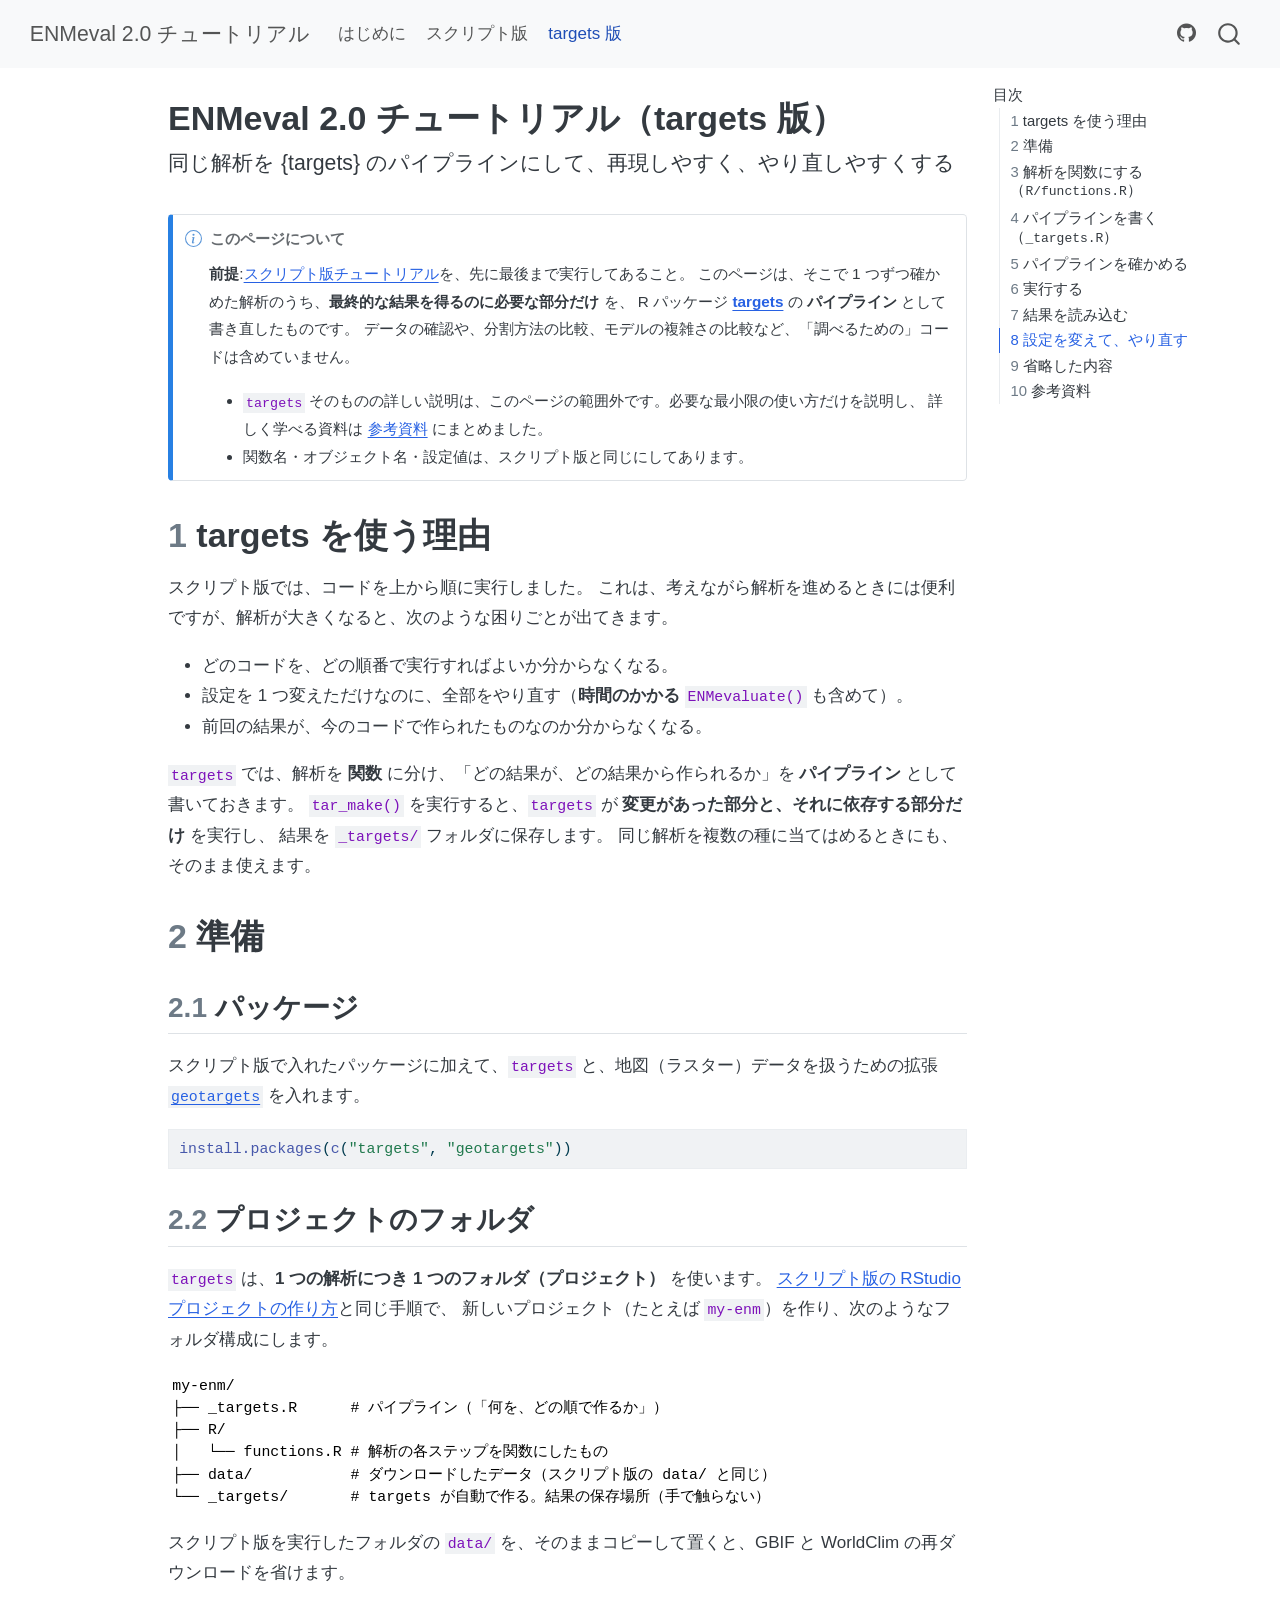
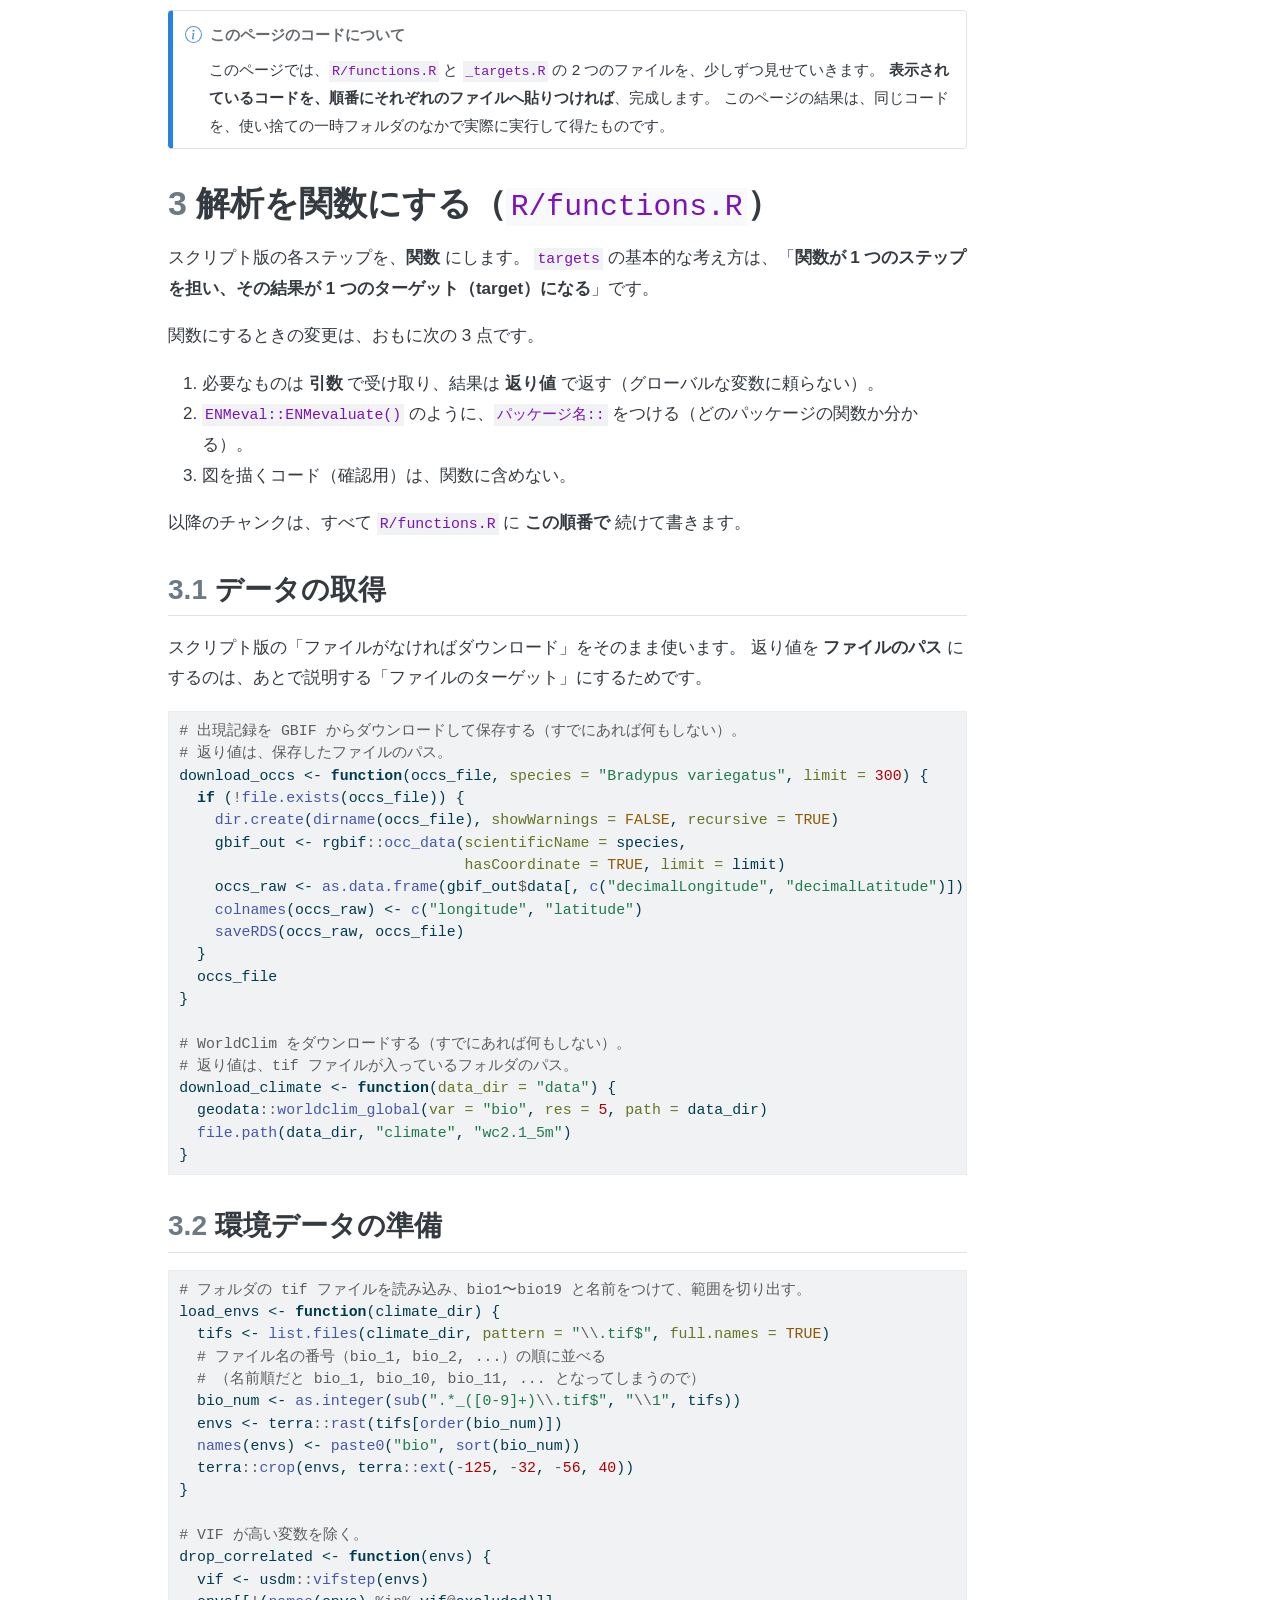
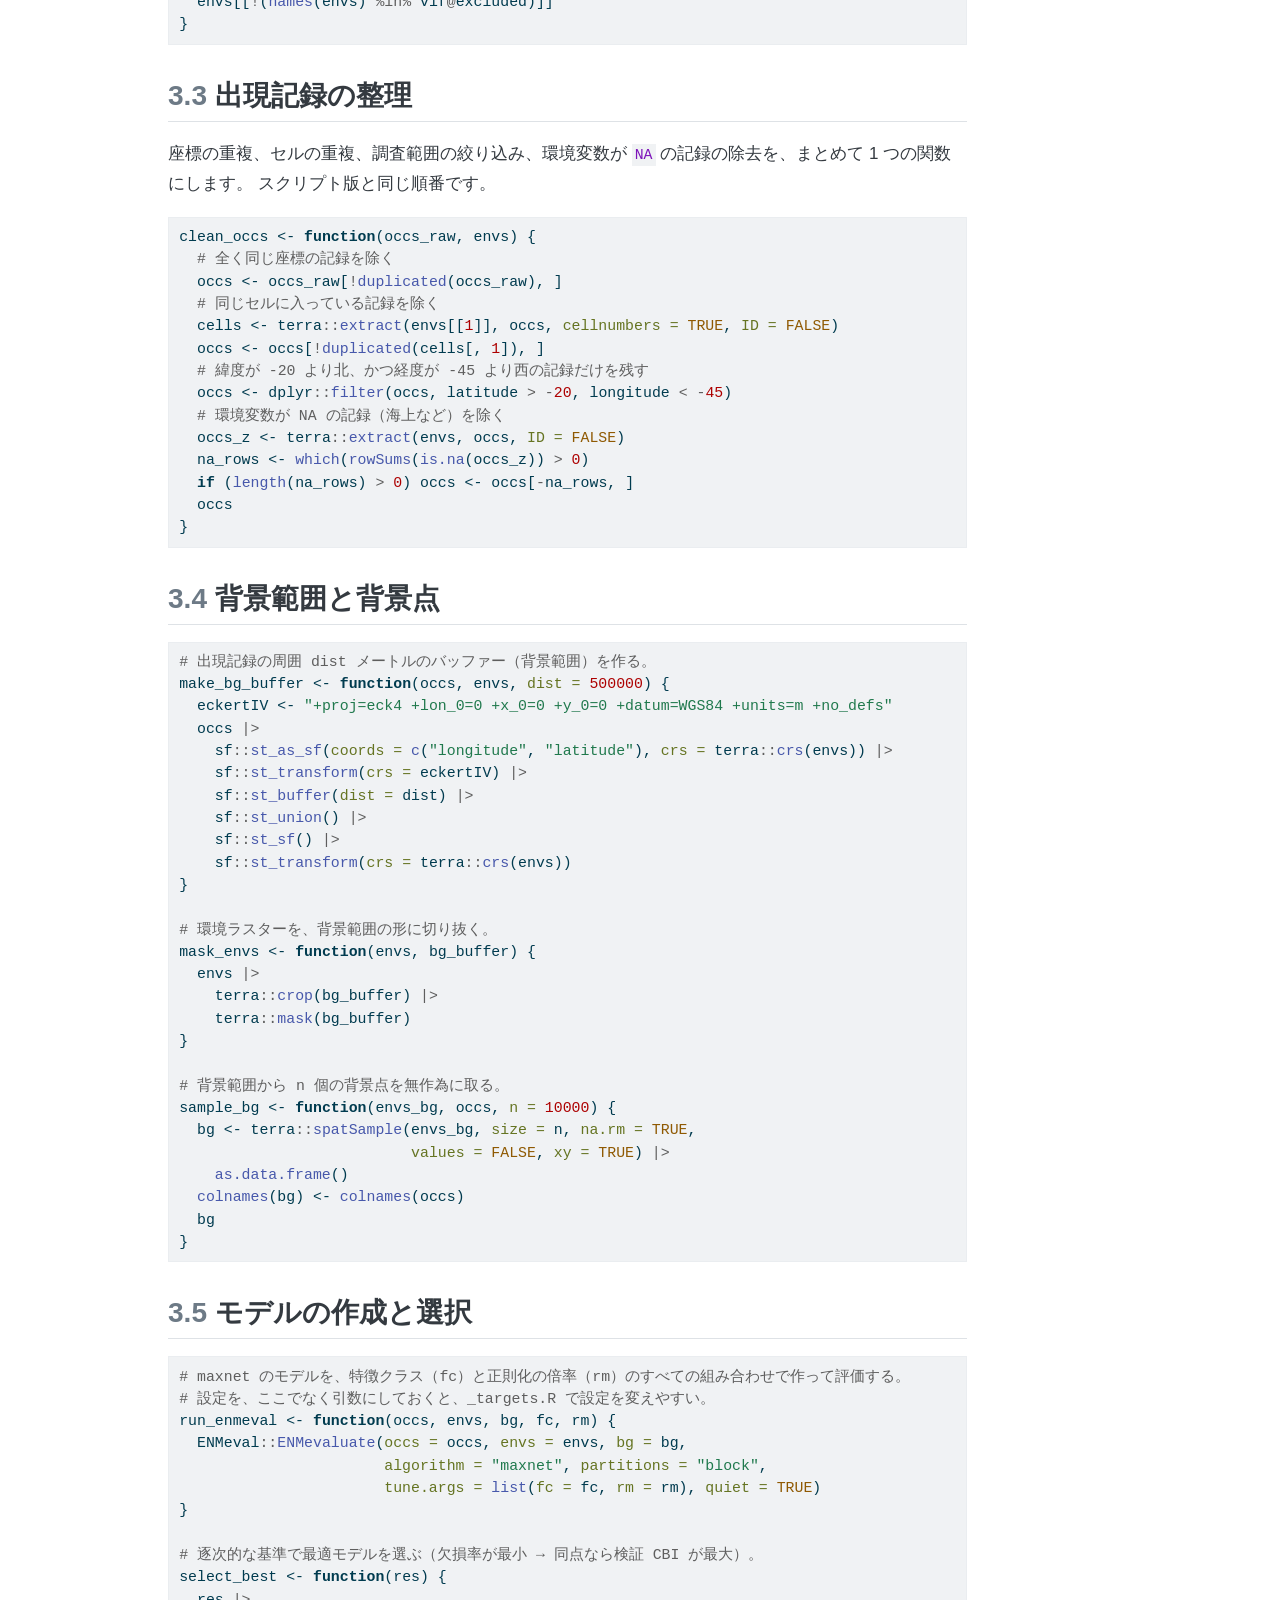
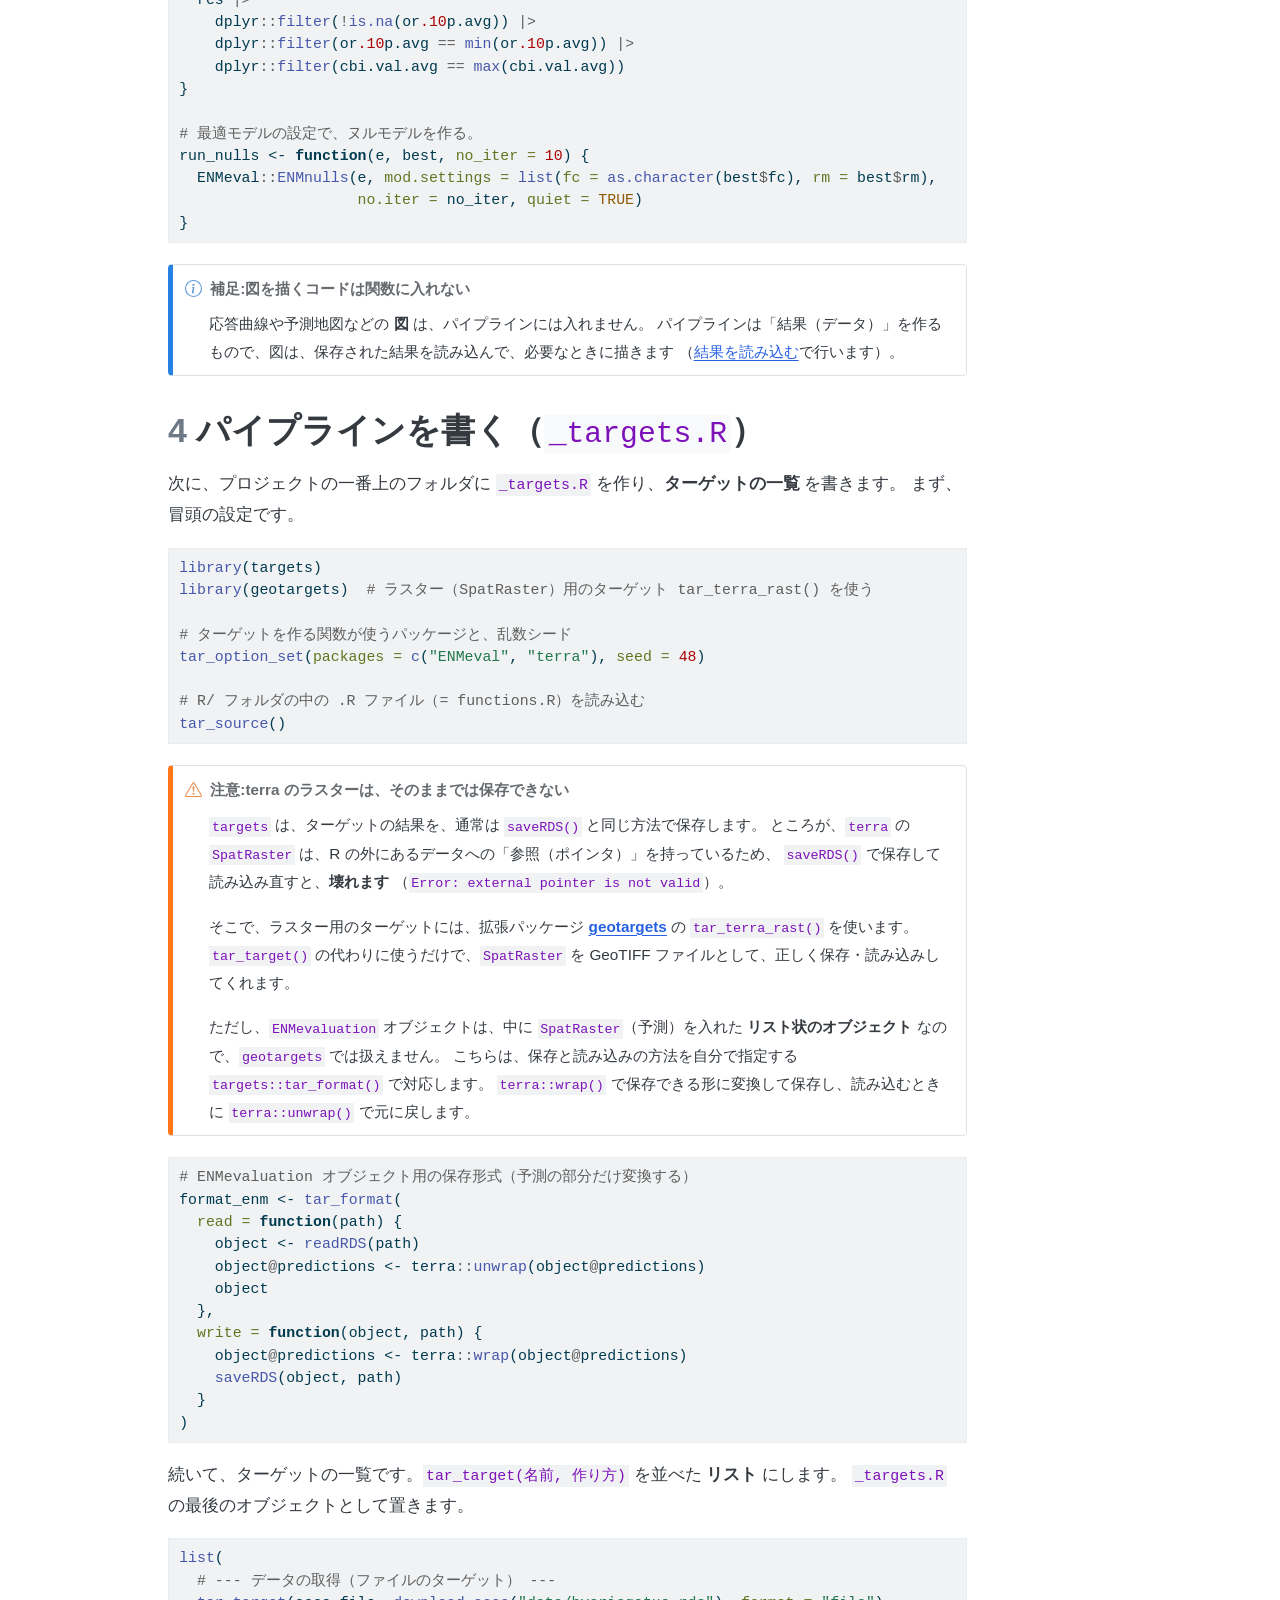
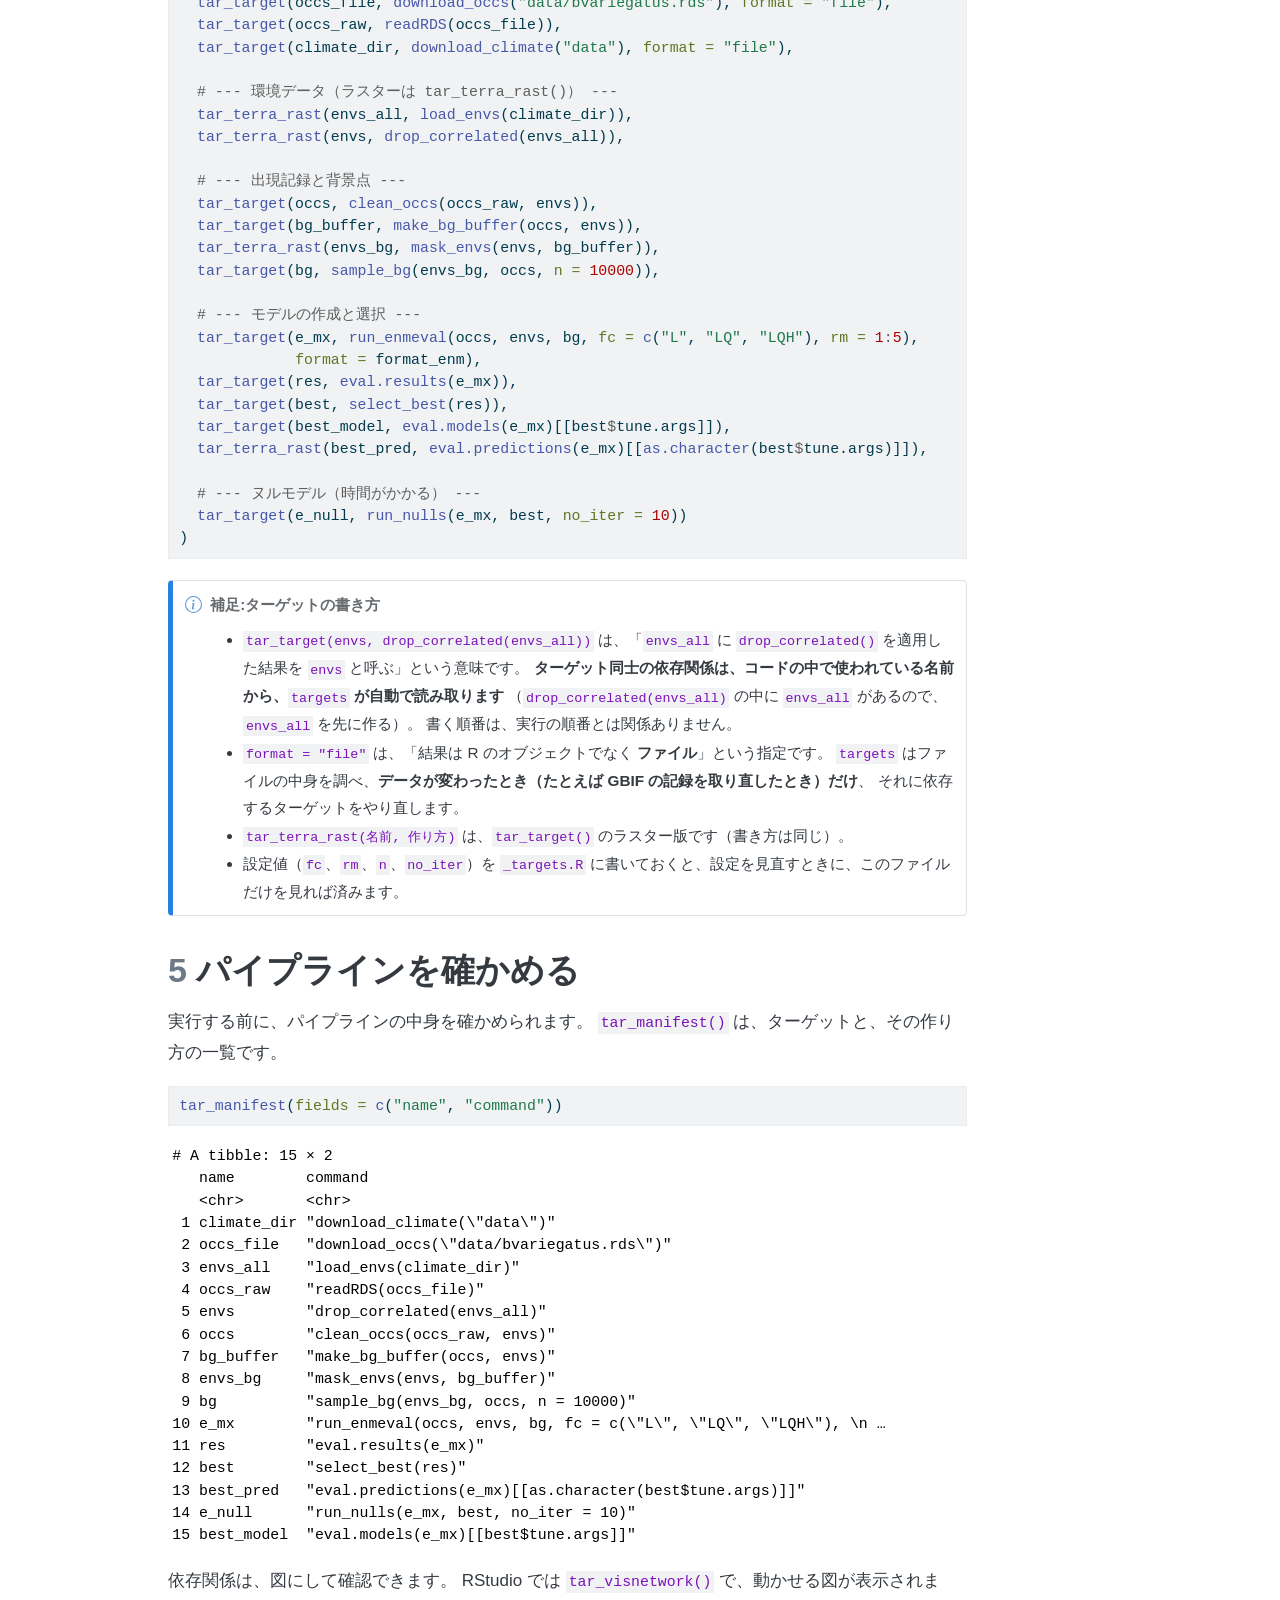
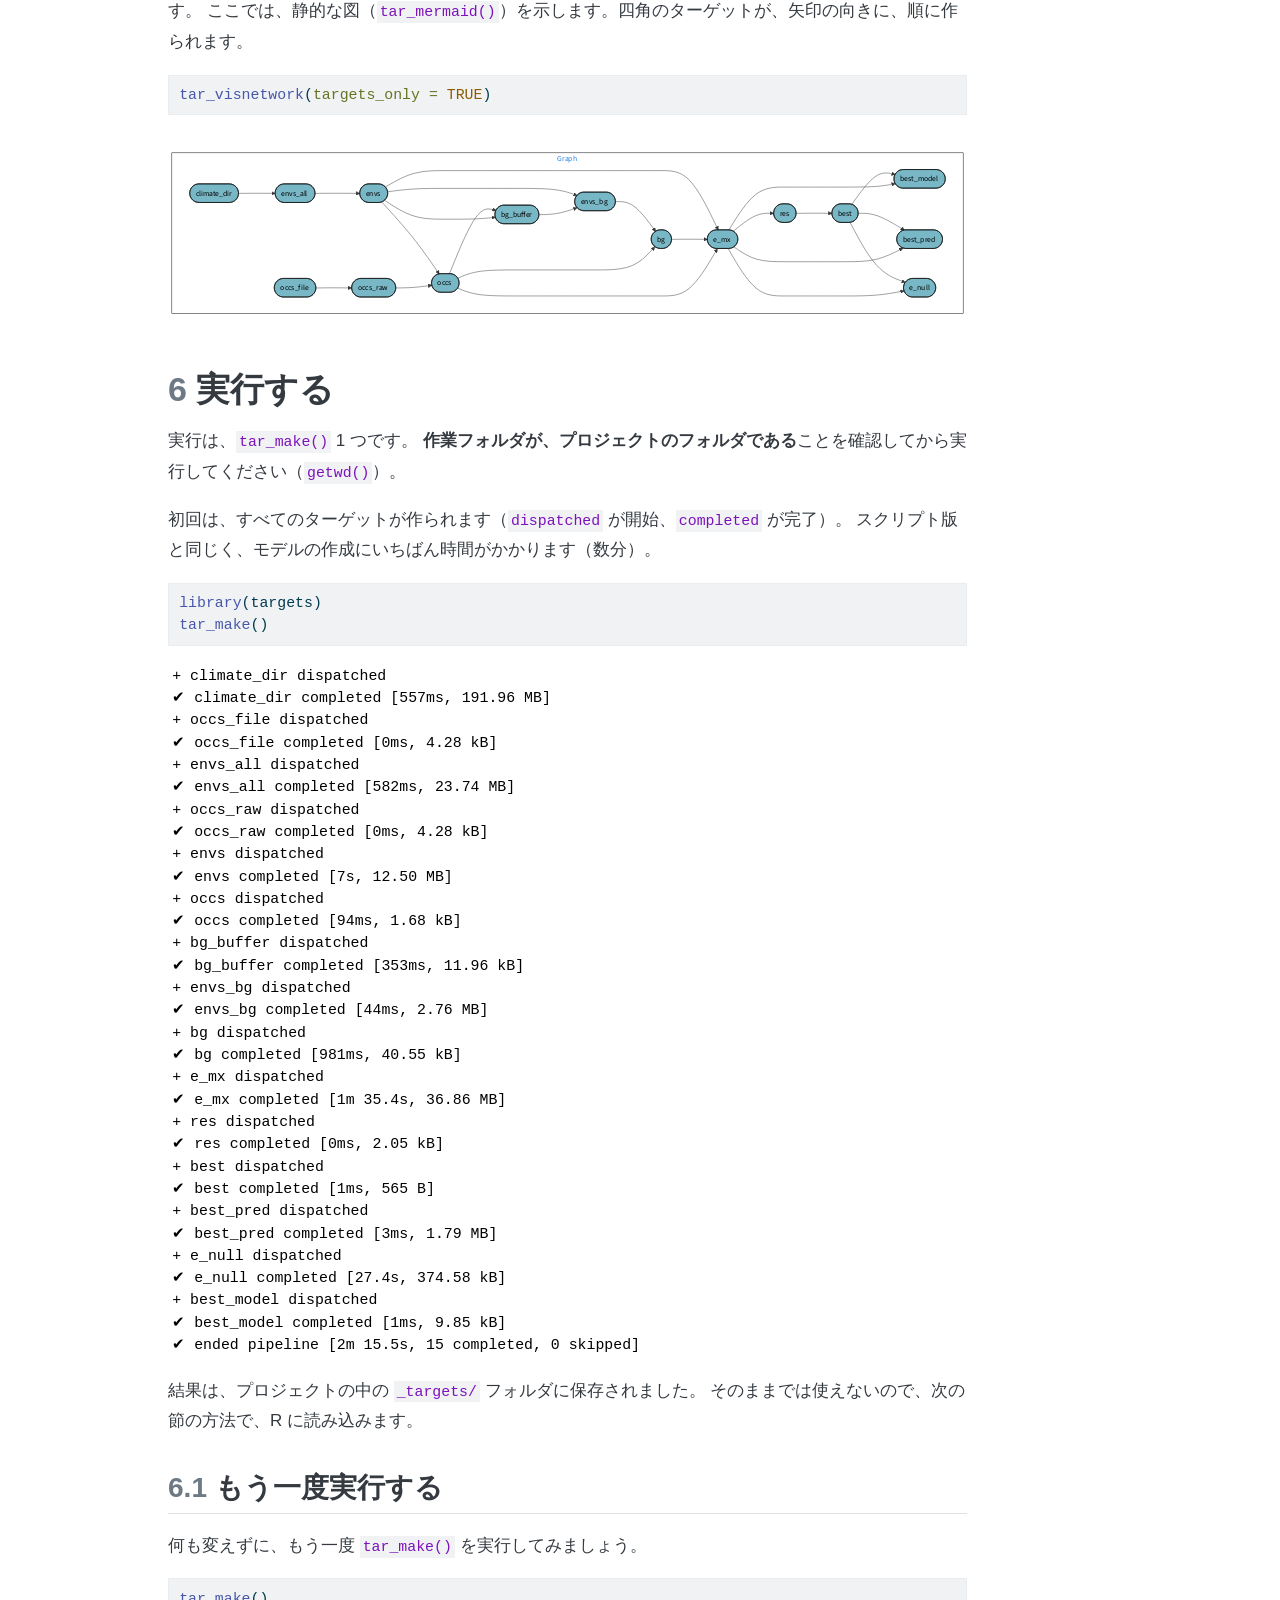
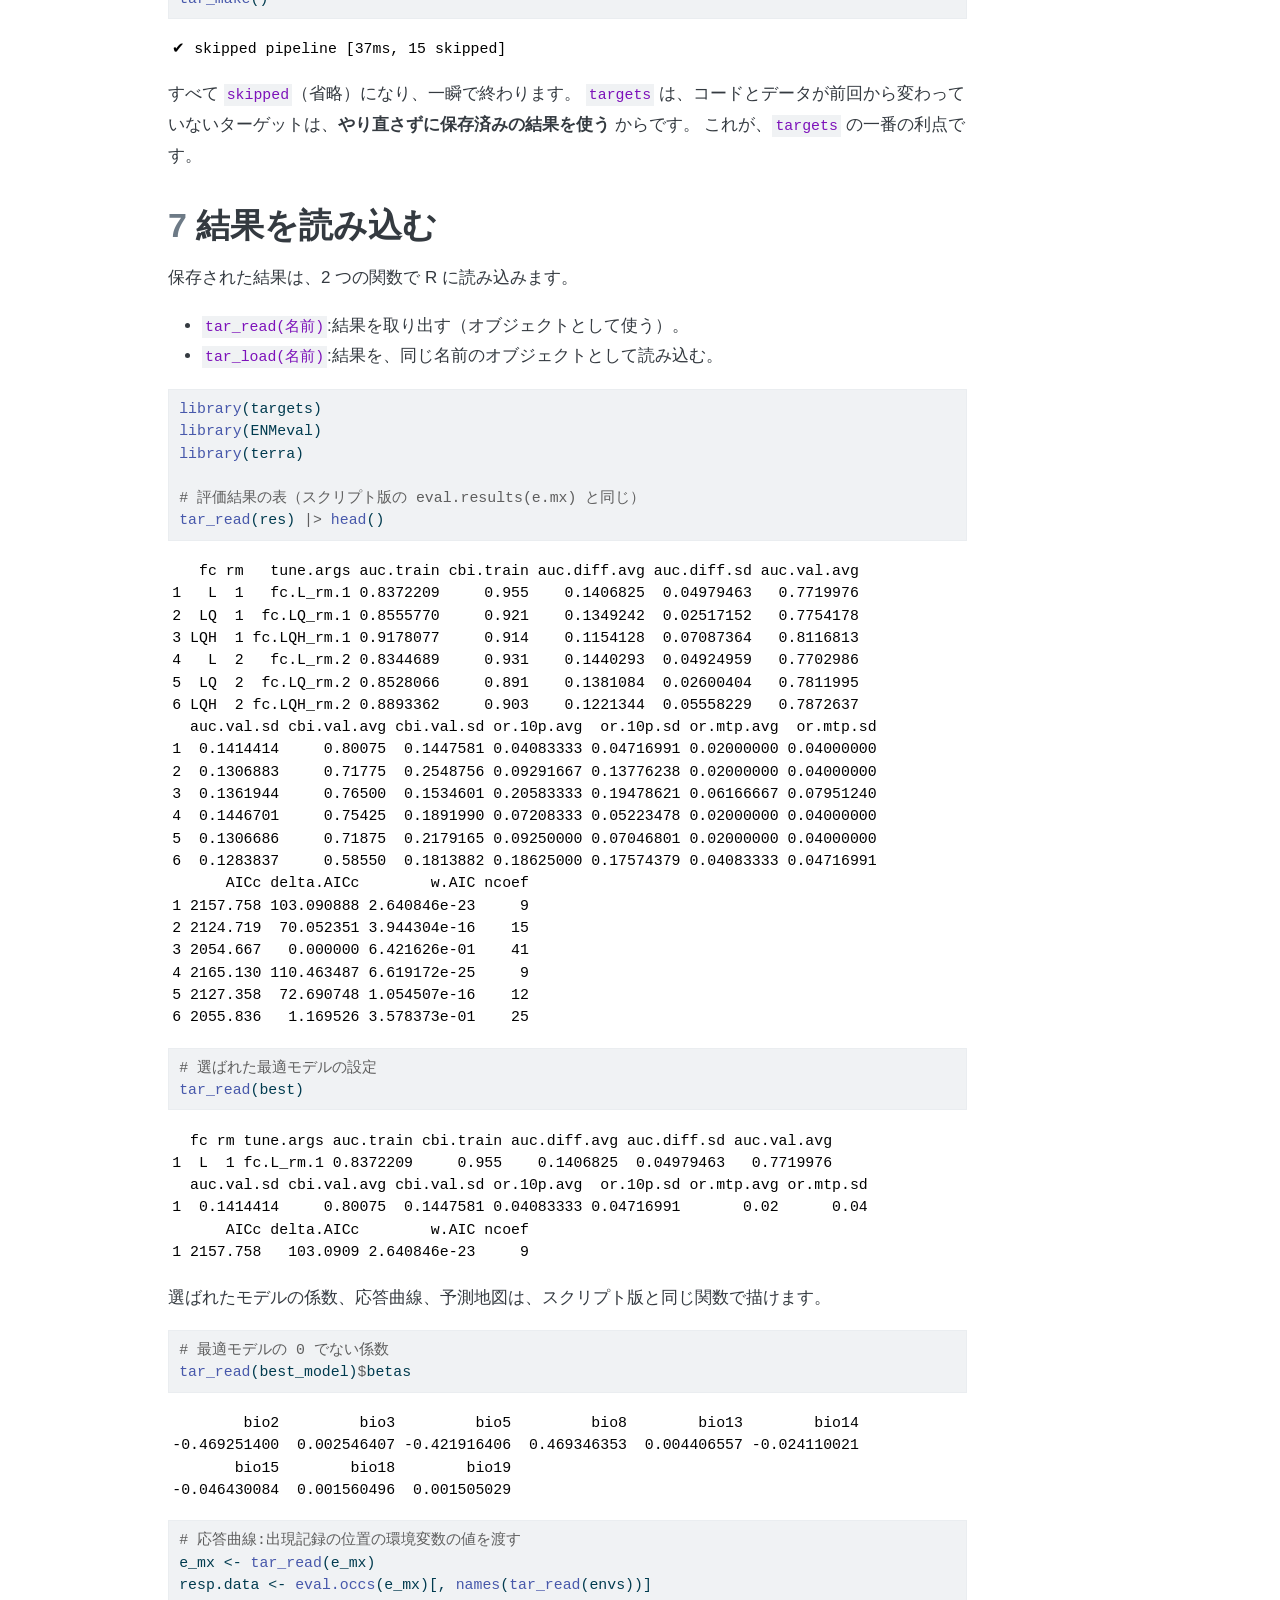
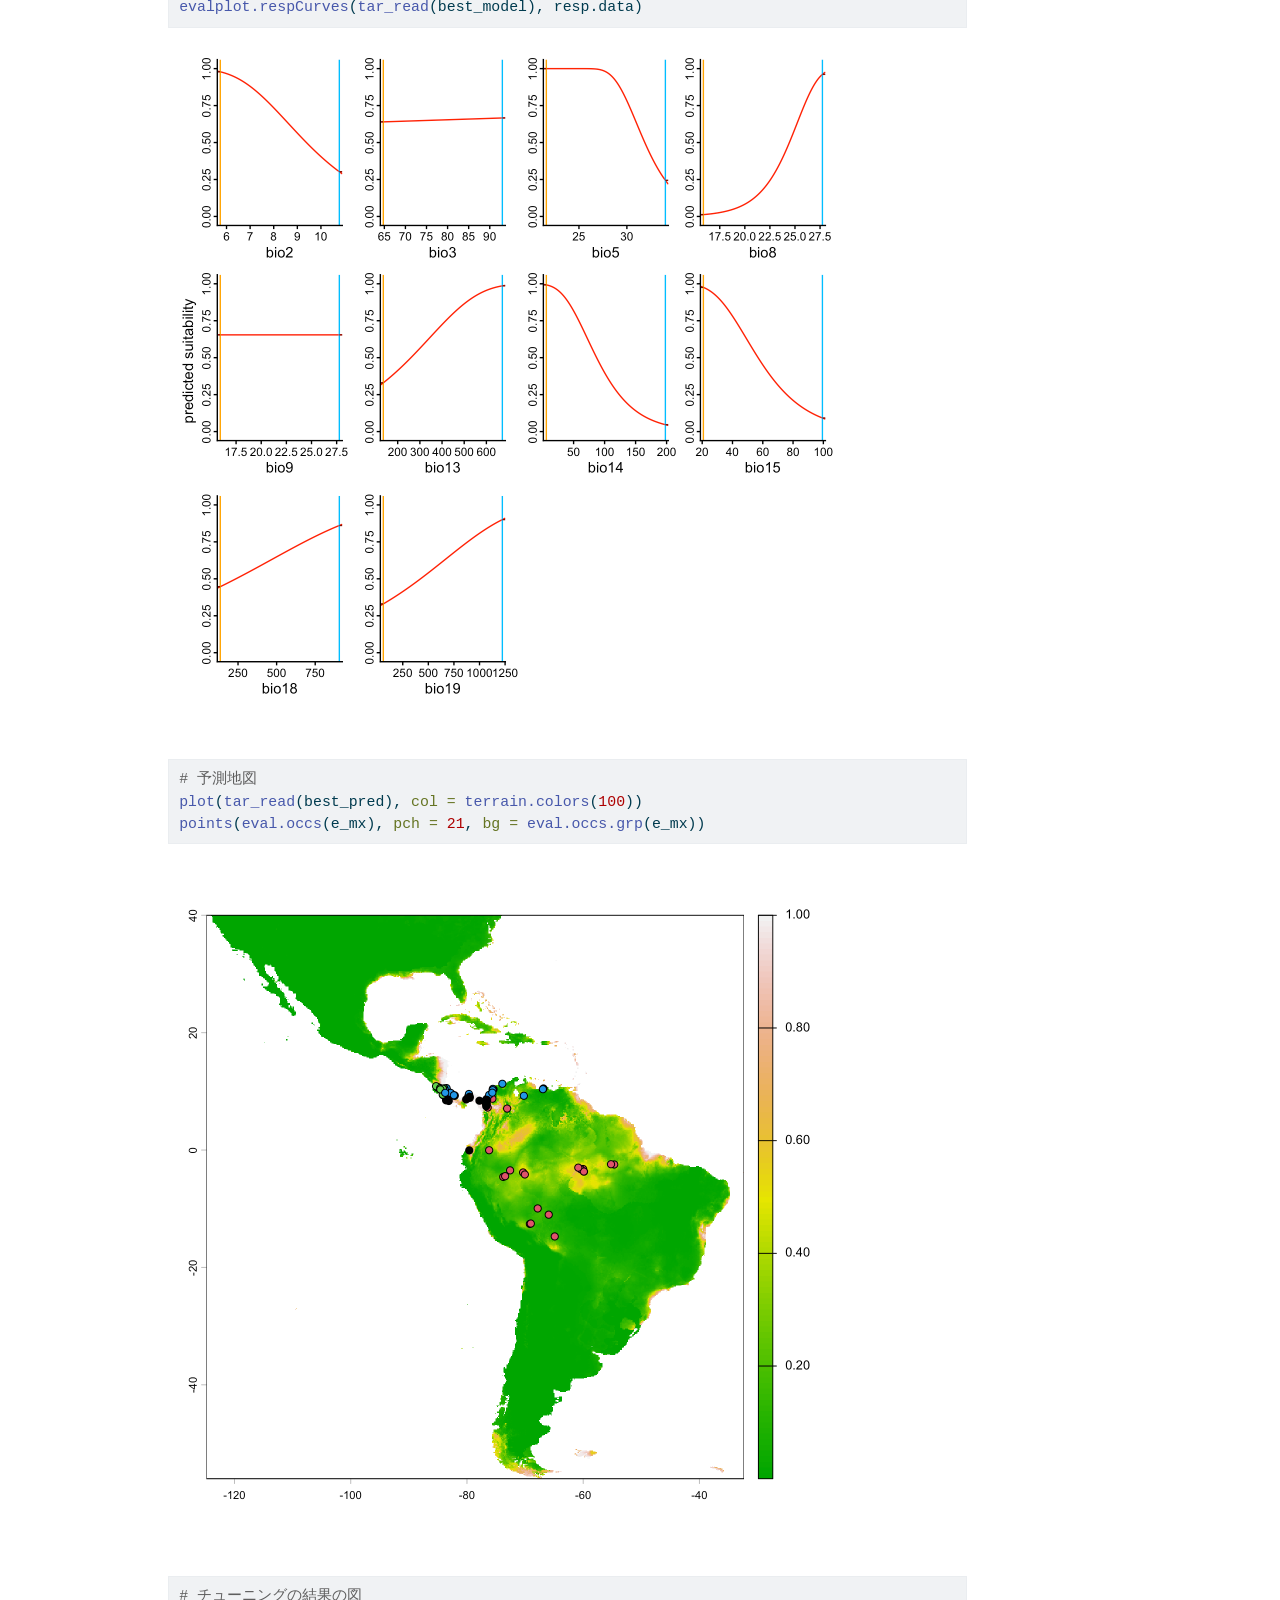
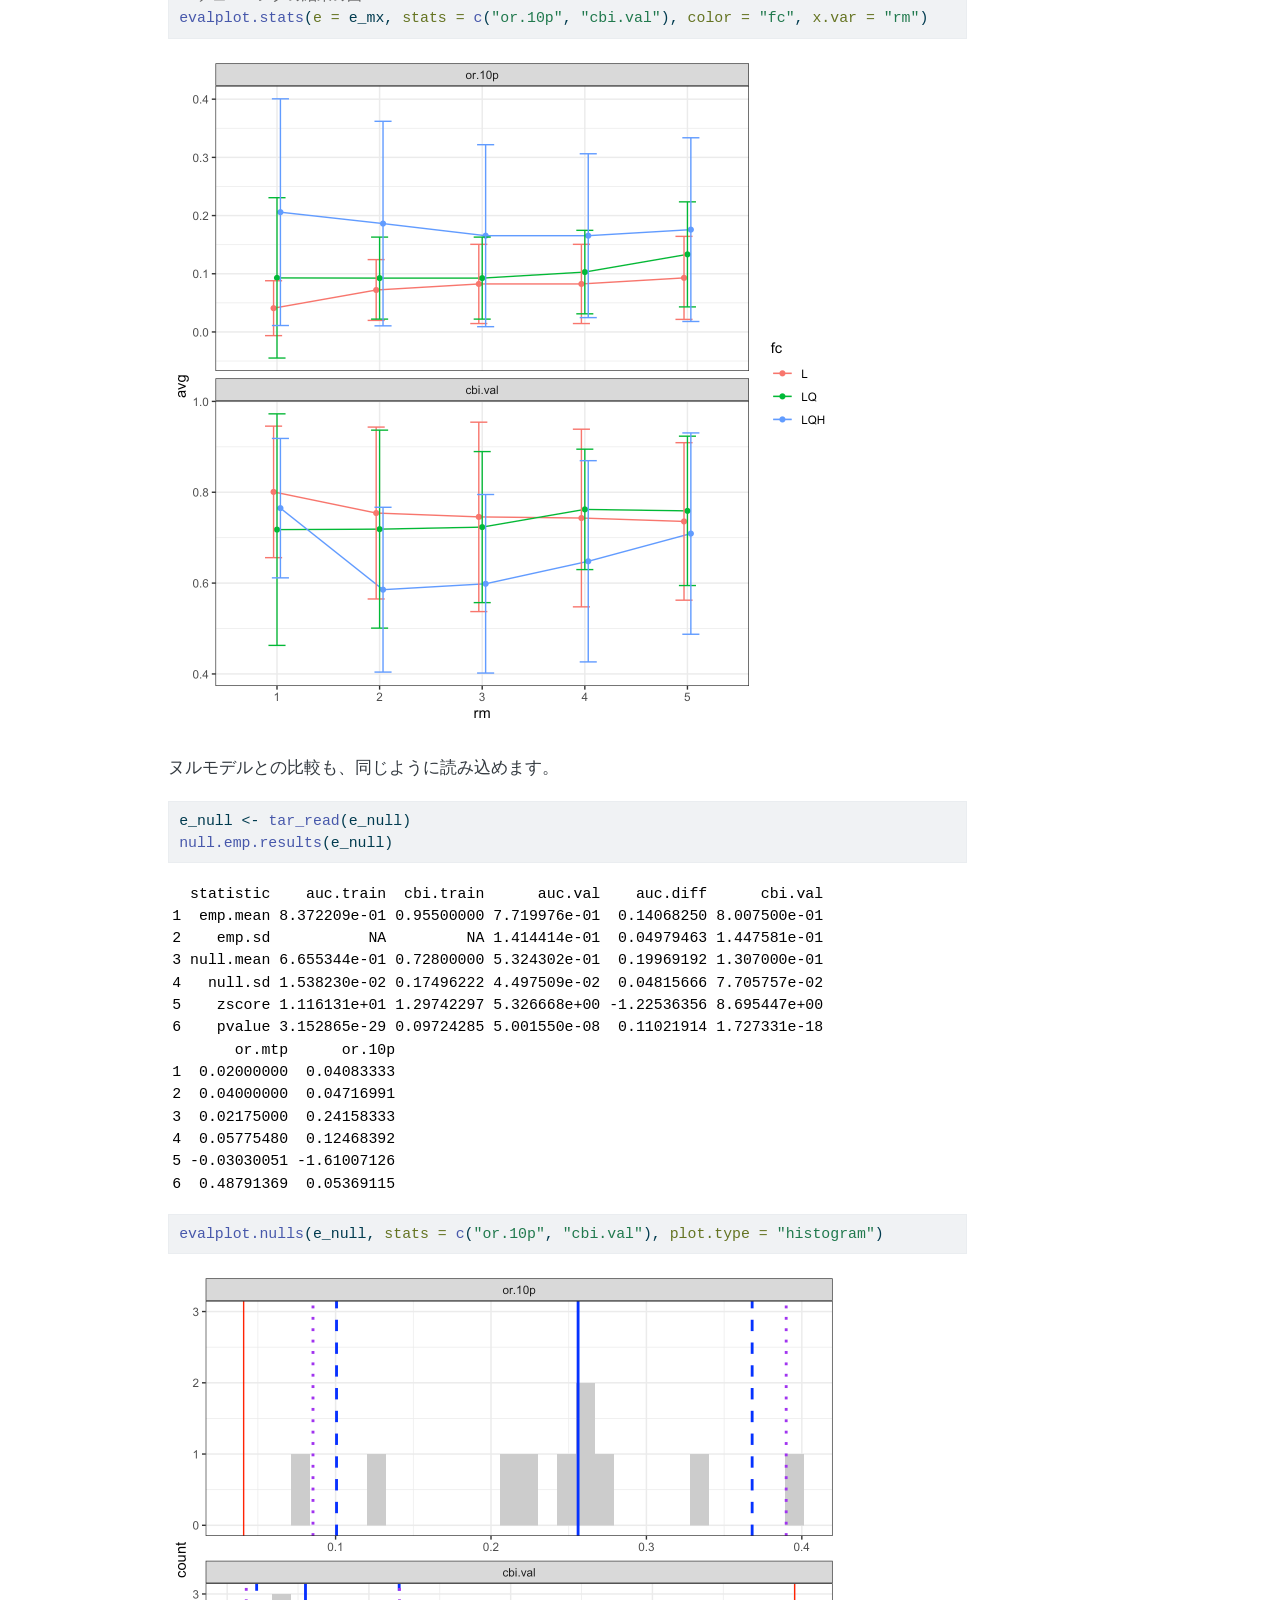
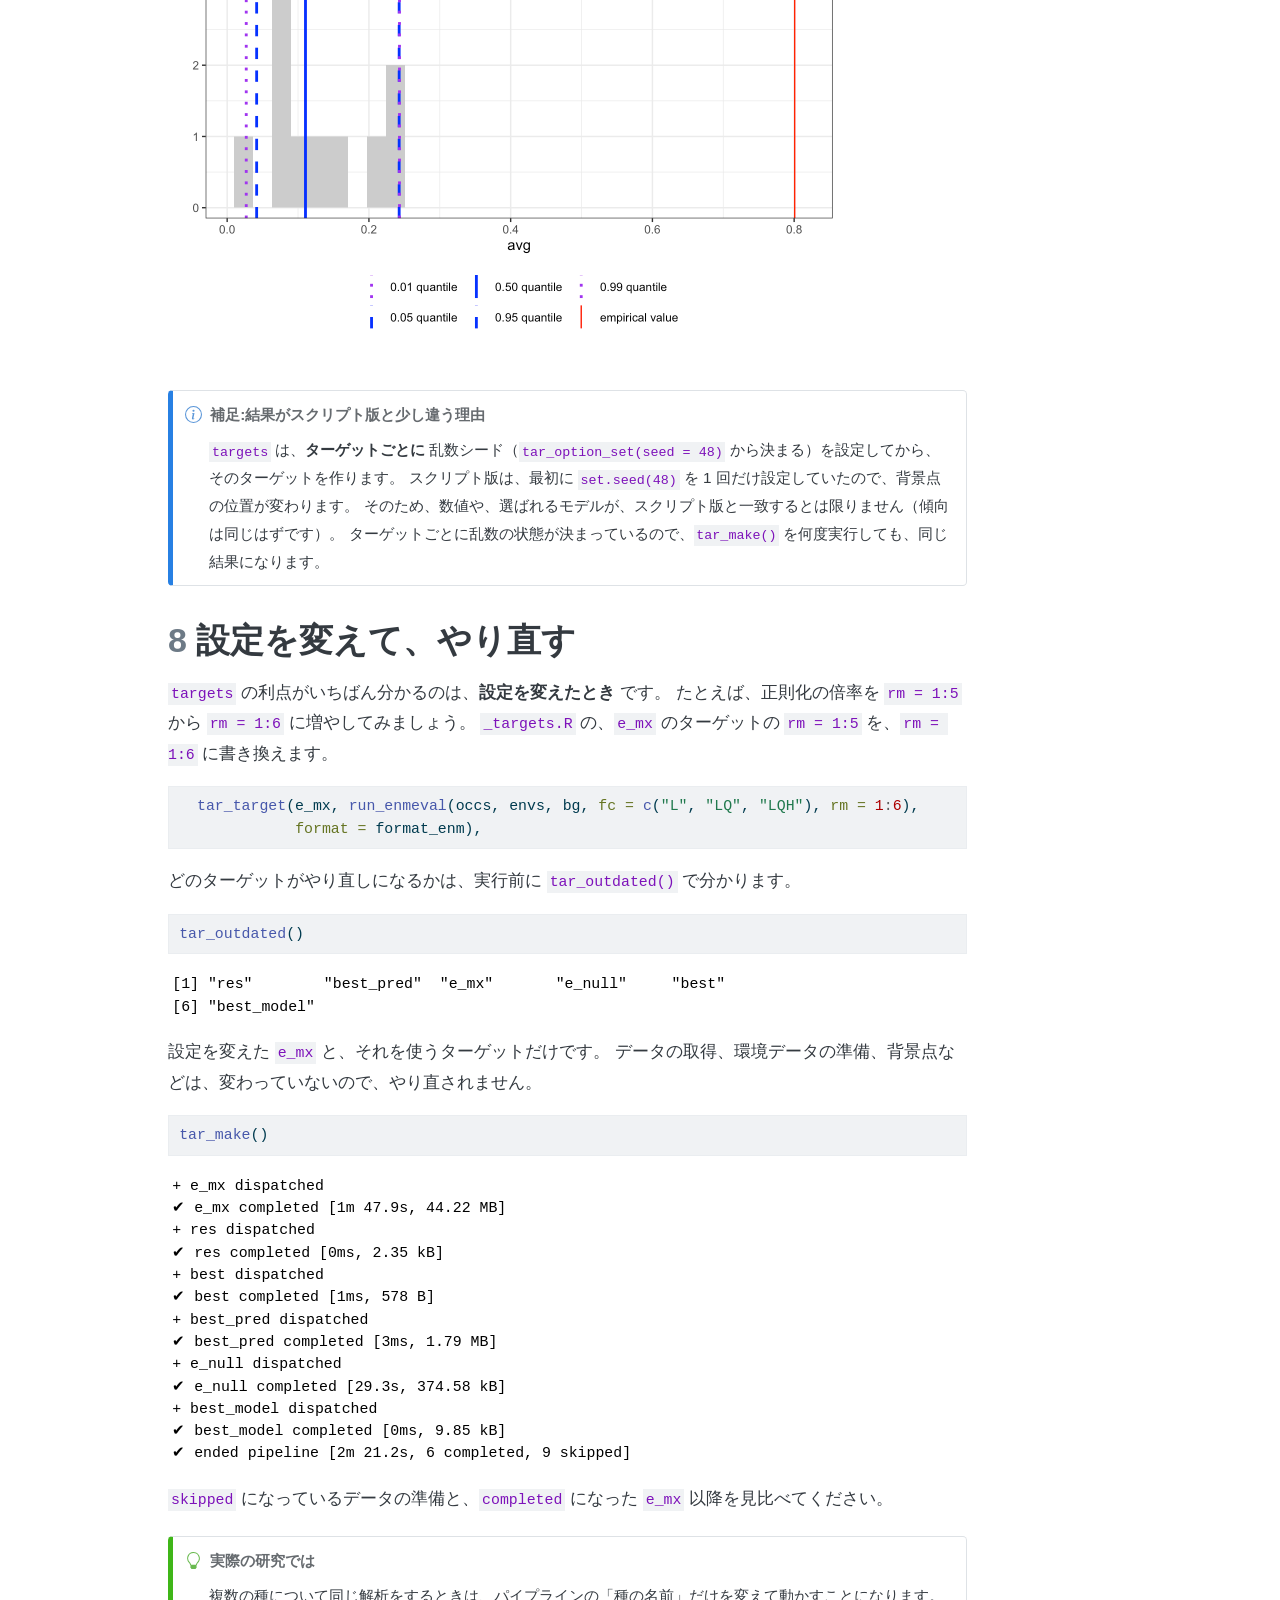
==== commit 1f30b286: "Built site for gh-pages" ====
--- a/enmeval-targets-ja.html
+++ b/enmeval-targets-ja.html
@@ -7,7 +7,7 @@
 <meta name="viewport" content="width=device-width, initial-scale=1.0, user-scalable=yes">
 
 
-<title>ENMeval 2.0 チュートリアル(targets 版) – ENMeval 2.0 チュートリアル</title>
+<title>ENMeval 2.0 チュートリアル（targets 版） – ENMeval 2.0 チュートリアル</title>
 <style>
 /* Default styles provided by pandoc.
 ** See https://pandoc.org/MANUAL.html#variables-for-html for config info.
@@ -175,7 +175,7 @@
   <li><a href="#install" id="toc-install" class="nav-link" data-scroll-target="#install"><span class="header-section-number">2.1</span> パッケージ</a></li>
   <li><a href="#folders" id="toc-folders" class="nav-link" data-scroll-target="#folders"><span class="header-section-number">2.2</span> プロジェクトのフォルダ</a></li>
   </ul></li>
-  <li><a href="#functions" id="toc-functions" class="nav-link" data-scroll-target="#functions"><span class="header-section-number">3</span> 解析を関数にする(<code>R/functions.R</code>)</a>
+  <li><a href="#functions" id="toc-functions" class="nav-link" data-scroll-target="#functions"><span class="header-section-number">3</span> 解析を関数にする（<code>R/functions.R</code>）</a>
   <ul class="collapse">
   <li><a href="#fn-data" id="toc-fn-data" class="nav-link" data-scroll-target="#fn-data"><span class="header-section-number">3.1</span> データの取得</a></li>
   <li><a href="#fn-envs" id="toc-fn-envs" class="nav-link" data-scroll-target="#fn-envs"><span class="header-section-number">3.2</span> 環境データの準備</a></li>
@@ -183,7 +183,7 @@
   <li><a href="#fn-bg" id="toc-fn-bg" class="nav-link" data-scroll-target="#fn-bg"><span class="header-section-number">3.4</span> 背景範囲と背景点</a></li>
   <li><a href="#fn-model" id="toc-fn-model" class="nav-link" data-scroll-target="#fn-model"><span class="header-section-number">3.5</span> モデルの作成と選択</a></li>
   </ul></li>
-  <li><a href="#pipeline" id="toc-pipeline" class="nav-link" data-scroll-target="#pipeline"><span class="header-section-number">4</span> パイプラインを書く(<code>_targets.R</code>)</a></li>
+  <li><a href="#pipeline" id="toc-pipeline" class="nav-link" data-scroll-target="#pipeline"><span class="header-section-number">4</span> パイプラインを書く（<code>_targets.R</code>）</a></li>
   <li><a href="#inspect" id="toc-inspect" class="nav-link" data-scroll-target="#inspect"><span class="header-section-number">5</span> パイプラインを確かめる</a></li>
   <li><a href="#make" id="toc-make" class="nav-link" data-scroll-target="#make"><span class="header-section-number">6</span> 実行する</a>
   <ul class="collapse">
@@ -201,7 +201,7 @@
 
 <header id="title-block-header" class="quarto-title-block default">
 <div class="quarto-title">
-<h1 class="title">ENMeval 2.0 チュートリアル(targets 版)</h1>
+<h1 class="title">ENMeval 2.0 チュートリアル（targets 版）</h1>
 <p class="subtitle lead">同じ解析を {targets} のパイプラインにして、再現しやすく、やり直しやすくする</p>
 </div>
 
@@ -241,7 +241,7 @@
 <p>スクリプト版では、コードを上から順に実行しました。 これは、考えながら解析を進めるときには便利ですが、解析が大きくなると、次のような困りごとが出てきます。</p>
 <ul>
 <li>どのコードを、どの順番で実行すればよいか分からなくなる。</li>
-<li>設定を 1 つ変えただけなのに、全部をやり直す(<strong>時間のかかる</strong> <code>ENMevaluate()</code> も含めて)。</li>
+<li>設定を 1 つ変えただけなのに、全部をやり直す（<strong>時間のかかる</strong> <code>ENMevaluate()</code> も含めて）。</li>
 <li>前回の結果が、今のコードで作られたものなのか分からなくなる。</li>
 </ul>
 <p><code>targets</code> では、解析を <strong>関数</strong> に分け、「どの結果が、どの結果から作られるか」を <strong>パイプライン</strong> として書いておきます。 <code>tar_make()</code> を実行すると、<code>targets</code> が <strong>変更があった部分と、それに依存する部分だけ</strong> を実行し、 結果を <code>_targets/</code> フォルダに保存します。 同じ解析を複数の種に当てはめるときにも、そのまま使えます。</p>
@@ -250,20 +250,20 @@
 <h1 data-number="2"><span class="header-section-number">2</span> 準備</h1>
 <section id="install" class="level2" data-number="2.1">
 <h2 data-number="2.1" class="anchored" data-anchor-id="install"><span class="header-section-number">2.1</span> パッケージ</h2>
-<p>スクリプト版で入れたパッケージに加えて、<code>targets</code> と、地図(ラスター)データを扱うための拡張 <a href="https://github.com/ropensci/geotargets"><code>geotargets</code></a> を入れます。</p>
+<p>スクリプト版で入れたパッケージに加えて、<code>targets</code> と、地図（ラスター）データを扱うための拡張 <a href="https://github.com/ropensci/geotargets"><code>geotargets</code></a> を入れます。</p>
 <div class="cell">
 <div class="code-copy-outer-scaffold"><div class="sourceCode cell-code" id="cb1"><pre class="sourceCode r code-with-copy"><code class="sourceCode r"><span id="cb1-1"><a href="#cb1-1" aria-hidden="true" tabindex="-1"></a><span class="fu">install.packages</span>(<span class="fu">c</span>(<span class="st">"targets"</span>, <span class="st">"geotargets"</span>))</span></code></pre></div><button title="コピー" class="code-copy-button"><i class="bi"></i></button></div>
 </div>
 </section>
 <section id="folders" class="level2" data-number="2.2">
 <h2 data-number="2.2" class="anchored" data-anchor-id="folders"><span class="header-section-number">2.2</span> プロジェクトのフォルダ</h2>
-<p><code>targets</code> は、<strong>1 つの解析につき 1 つのフォルダ(プロジェクト)</strong> を使います。 <a href="./enmeval-tutorial-ja.html#rstudio-project">スクリプト版の RStudio プロジェクトの作り方</a>と同じ手順で、 新しいプロジェクト(たとえば <code>my-enm</code>)を作り、次のようなフォルダ構成にします。</p>
+<p><code>targets</code> は、<strong>1 つの解析につき 1 つのフォルダ（プロジェクト）</strong> を使います。 <a href="./enmeval-tutorial-ja.html#rstudio-project">スクリプト版の RStudio プロジェクトの作り方</a>と同じ手順で、 新しいプロジェクト（たとえば <code>my-enm</code>）を作り、次のようなフォルダ構成にします。</p>
 <pre><code>my-enm/
-├── _targets.R      # パイプライン(「何を、どの順で作るか」)
+├── _targets.R      # パイプライン（「何を、どの順で作るか」）
 ├── R/
 │   └── functions.R # 解析の各ステップを関数にしたもの
-├── data/           # ダウンロードしたデータ(スクリプト版の data/ と同じ)
-└── _targets/       # targets が自動で作る。結果の保存場所(手で触らない)</code></pre>
+├── data/           # ダウンロードしたデータ（スクリプト版の data/ と同じ）
+└── _targets/       # targets が自動で作る。結果の保存場所（手で触らない）</code></pre>
 <p>スクリプト版を実行したフォルダの <code>data/</code> を、そのままコピーして置くと、GBIF と WorldClim の再ダウンロードを省けます。</p>
 <div class="callout callout-style-simple callout-note callout-titled">
 <div class="callout-header d-flex align-content-center">
@@ -281,20 +281,20 @@
 </section>
 </section>
 <section id="functions" class="level1" data-number="3">
-<h1 data-number="3"><span class="header-section-number">3</span> 解析を関数にする(<code>R/functions.R</code>)</h1>
-<p>スクリプト版の各ステップを、<strong>関数</strong> にします。 <code>targets</code> の基本的な考え方は、「<strong>関数が 1 つのステップを担い、その結果が 1 つのターゲット(target)になる</strong>」です。</p>
+<h1 data-number="3"><span class="header-section-number">3</span> 解析を関数にする（<code>R/functions.R</code>）</h1>
+<p>スクリプト版の各ステップを、<strong>関数</strong> にします。 <code>targets</code> の基本的な考え方は、「<strong>関数が 1 つのステップを担い、その結果が 1 つのターゲット（target）になる</strong>」です。</p>
 <p>関数にするときの変更は、おもに次の 3 点です。</p>
 <ol type="1">
-<li>必要なものは <strong>引数</strong> で受け取り、結果は <strong>返り値</strong> で返す(グローバルな変数に頼らない)。</li>
-<li><code>ENMeval::ENMevaluate()</code> のように、<code>パッケージ名::</code> をつける(どのパッケージの関数か分かる)。</li>
-<li>図を描くコード(確認用)は、関数に含めない。</li>
+<li>必要なものは <strong>引数</strong> で受け取り、結果は <strong>返り値</strong> で返す（グローバルな変数に頼らない）。</li>
+<li><code>ENMeval::ENMevaluate()</code> のように、<code>パッケージ名::</code> をつける（どのパッケージの関数か分かる）。</li>
+<li>図を描くコード（確認用）は、関数に含めない。</li>
 </ol>
 <p>以降のチャンクは、すべて <code>R/functions.R</code> に <strong>この順番で</strong> 続けて書きます。</p>
 <section id="fn-data" class="level2" data-number="3.1">
 <h2 data-number="3.1" class="anchored" data-anchor-id="fn-data"><span class="header-section-number">3.1</span> データの取得</h2>
 <p>スクリプト版の「ファイルがなければダウンロード」をそのまま使います。 返り値を <strong>ファイルのパス</strong> にするのは、あとで説明する「ファイルのターゲット」にするためです。</p>
 <div class="cell">
-<div class="code-copy-outer-scaffold"><div class="sourceCode cell-code" id="cb3"><pre class="sourceCode r code-with-copy"><code class="sourceCode r"><span id="cb3-1"><a href="#cb3-1" aria-hidden="true" tabindex="-1"></a><span class="co"># 出現記録を GBIF からダウンロードして保存する(すでにあれば何もしない)。</span></span>
+<div class="code-copy-outer-scaffold"><div class="sourceCode cell-code" id="cb3"><pre class="sourceCode r code-with-copy"><code class="sourceCode r"><span id="cb3-1"><a href="#cb3-1" aria-hidden="true" tabindex="-1"></a><span class="co"># 出現記録を GBIF からダウンロードして保存する（すでにあれば何もしない）。</span></span>
 <span id="cb3-2"><a href="#cb3-2" aria-hidden="true" tabindex="-1"></a><span class="co"># 返り値は、保存したファイルのパス。</span></span>
 <span id="cb3-3"><a href="#cb3-3" aria-hidden="true" tabindex="-1"></a>download_occs <span class="ot">&lt;-</span> <span class="cf">function</span>(occs_file, <span class="at">species =</span> <span class="st">"Bradypus variegatus"</span>, <span class="at">limit =</span> <span class="dv">300</span>) {</span>
 <span id="cb3-4"><a href="#cb3-4" aria-hidden="true" tabindex="-1"></a>  <span class="cf">if</span> (<span class="sc">!</span><span class="fu">file.exists</span>(occs_file)) {</span>
@@ -308,7 +308,7 @@
 <span id="cb3-12"><a href="#cb3-12" aria-hidden="true" tabindex="-1"></a>  occs_file</span>
 <span id="cb3-13"><a href="#cb3-13" aria-hidden="true" tabindex="-1"></a>}</span>
 <span id="cb3-14"><a href="#cb3-14" aria-hidden="true" tabindex="-1"></a></span>
-<span id="cb3-15"><a href="#cb3-15" aria-hidden="true" tabindex="-1"></a><span class="co"># WorldClim をダウンロードする(すでにあれば何もしない)。</span></span>
+<span id="cb3-15"><a href="#cb3-15" aria-hidden="true" tabindex="-1"></a><span class="co"># WorldClim をダウンロードする（すでにあれば何もしない）。</span></span>
 <span id="cb3-16"><a href="#cb3-16" aria-hidden="true" tabindex="-1"></a><span class="co"># 返り値は、tif ファイルが入っているフォルダのパス。</span></span>
 <span id="cb3-17"><a href="#cb3-17" aria-hidden="true" tabindex="-1"></a>download_climate <span class="ot">&lt;-</span> <span class="cf">function</span>(<span class="at">data_dir =</span> <span class="st">"data"</span>) {</span>
 <span id="cb3-18"><a href="#cb3-18" aria-hidden="true" tabindex="-1"></a>  geodata<span class="sc">::</span><span class="fu">worldclim_global</span>(<span class="at">var =</span> <span class="st">"bio"</span>, <span class="at">res =</span> <span class="dv">5</span>, <span class="at">path =</span> data_dir)</span>
@@ -322,8 +322,8 @@
 <div class="code-copy-outer-scaffold"><div class="sourceCode cell-code" id="cb4"><pre class="sourceCode r code-with-copy"><code class="sourceCode r"><span id="cb4-1"><a href="#cb4-1" aria-hidden="true" tabindex="-1"></a><span class="co"># フォルダの tif ファイルを読み込み、bio1〜bio19 と名前をつけて、範囲を切り出す。</span></span>
 <span id="cb4-2"><a href="#cb4-2" aria-hidden="true" tabindex="-1"></a>load_envs <span class="ot">&lt;-</span> <span class="cf">function</span>(climate_dir) {</span>
 <span id="cb4-3"><a href="#cb4-3" aria-hidden="true" tabindex="-1"></a>  tifs <span class="ot">&lt;-</span> <span class="fu">list.files</span>(climate_dir, <span class="at">pattern =</span> <span class="st">"</span><span class="sc">\\</span><span class="st">.tif$"</span>, <span class="at">full.names =</span> <span class="cn">TRUE</span>)</span>
-<span id="cb4-4"><a href="#cb4-4" aria-hidden="true" tabindex="-1"></a>  <span class="co"># ファイル名の番号(bio_1, bio_2, ...)の順に並べる</span></span>
-<span id="cb4-5"><a href="#cb4-5" aria-hidden="true" tabindex="-1"></a>  <span class="co"># (名前順だと bio_1, bio_10, bio_11, ... となってしまうので)</span></span>
+<span id="cb4-4"><a href="#cb4-4" aria-hidden="true" tabindex="-1"></a>  <span class="co"># ファイル名の番号（bio_1, bio_2, ...）の順に並べる</span></span>
+<span id="cb4-5"><a href="#cb4-5" aria-hidden="true" tabindex="-1"></a>  <span class="co"># （名前順だと bio_1, bio_10, bio_11, ... となってしまうので）</span></span>
 <span id="cb4-6"><a href="#cb4-6" aria-hidden="true" tabindex="-1"></a>  bio_num <span class="ot">&lt;-</span> <span class="fu">as.integer</span>(<span class="fu">sub</span>(<span class="st">".*_([0-9]+)</span><span class="sc">\\</span><span class="st">.tif$"</span>, <span class="st">"</span><span class="sc">\\</span><span class="st">1"</span>, tifs))</span>
 <span id="cb4-7"><a href="#cb4-7" aria-hidden="true" tabindex="-1"></a>  envs <span class="ot">&lt;-</span> terra<span class="sc">::</span><span class="fu">rast</span>(tifs[<span class="fu">order</span>(bio_num)])</span>
 <span id="cb4-8"><a href="#cb4-8" aria-hidden="true" tabindex="-1"></a>  <span class="fu">names</span>(envs) <span class="ot">&lt;-</span> <span class="fu">paste0</span>(<span class="st">"bio"</span>, <span class="fu">sort</span>(bio_num))</span>
@@ -349,7 +349,7 @@
 <span id="cb5-6"><a href="#cb5-6" aria-hidden="true" tabindex="-1"></a>  occs <span class="ot">&lt;-</span> occs[<span class="sc">!</span><span class="fu">duplicated</span>(cells[, <span class="dv">1</span>]), ]</span>
 <span id="cb5-7"><a href="#cb5-7" aria-hidden="true" tabindex="-1"></a>  <span class="co"># 緯度が -20 より北、かつ経度が -45 より西の記録だけを残す</span></span>
 <span id="cb5-8"><a href="#cb5-8" aria-hidden="true" tabindex="-1"></a>  occs <span class="ot">&lt;-</span> dplyr<span class="sc">::</span><span class="fu">filter</span>(occs, latitude <span class="sc">&gt;</span> <span class="sc">-</span><span class="dv">20</span>, longitude <span class="sc">&lt;</span> <span class="sc">-</span><span class="dv">45</span>)</span>
-<span id="cb5-9"><a href="#cb5-9" aria-hidden="true" tabindex="-1"></a>  <span class="co"># 環境変数が NA の記録(海上など)を除く</span></span>
+<span id="cb5-9"><a href="#cb5-9" aria-hidden="true" tabindex="-1"></a>  <span class="co"># 環境変数が NA の記録（海上など）を除く</span></span>
 <span id="cb5-10"><a href="#cb5-10" aria-hidden="true" tabindex="-1"></a>  occs_z <span class="ot">&lt;-</span> terra<span class="sc">::</span><span class="fu">extract</span>(envs, occs, <span class="at">ID =</span> <span class="cn">FALSE</span>)</span>
 <span id="cb5-11"><a href="#cb5-11" aria-hidden="true" tabindex="-1"></a>  na_rows <span class="ot">&lt;-</span> <span class="fu">which</span>(<span class="fu">rowSums</span>(<span class="fu">is.na</span>(occs_z)) <span class="sc">&gt;</span> <span class="dv">0</span>)</span>
 <span id="cb5-12"><a href="#cb5-12" aria-hidden="true" tabindex="-1"></a>  <span class="cf">if</span> (<span class="fu">length</span>(na_rows) <span class="sc">&gt;</span> <span class="dv">0</span>) occs <span class="ot">&lt;-</span> occs[<span class="sc">-</span>na_rows, ]</span>
@@ -360,7 +360,7 @@
 <section id="fn-bg" class="level2" data-number="3.4">
 <h2 data-number="3.4" class="anchored" data-anchor-id="fn-bg"><span class="header-section-number">3.4</span> 背景範囲と背景点</h2>
 <div class="cell">
-<div class="code-copy-outer-scaffold"><div class="sourceCode cell-code" id="cb6"><pre class="sourceCode r code-with-copy"><code class="sourceCode r"><span id="cb6-1"><a href="#cb6-1" aria-hidden="true" tabindex="-1"></a><span class="co"># 出現記録の周囲 dist メートルのバッファー(背景範囲)を作る。</span></span>
+<div class="code-copy-outer-scaffold"><div class="sourceCode cell-code" id="cb6"><pre class="sourceCode r code-with-copy"><code class="sourceCode r"><span id="cb6-1"><a href="#cb6-1" aria-hidden="true" tabindex="-1"></a><span class="co"># 出現記録の周囲 dist メートルのバッファー（背景範囲）を作る。</span></span>
 <span id="cb6-2"><a href="#cb6-2" aria-hidden="true" tabindex="-1"></a>make_bg_buffer <span class="ot">&lt;-</span> <span class="cf">function</span>(occs, envs, <span class="at">dist =</span> <span class="dv">500000</span>) {</span>
 <span id="cb6-3"><a href="#cb6-3" aria-hidden="true" tabindex="-1"></a>  eckertIV <span class="ot">&lt;-</span> <span class="st">"+proj=eck4 +lon_0=0 +x_0=0 +y_0=0 +datum=WGS84 +units=m +no_defs"</span></span>
 <span id="cb6-4"><a href="#cb6-4" aria-hidden="true" tabindex="-1"></a>  occs <span class="sc">|&gt;</span></span>
@@ -392,7 +392,7 @@
 <section id="fn-model" class="level2" data-number="3.5">
 <h2 data-number="3.5" class="anchored" data-anchor-id="fn-model"><span class="header-section-number">3.5</span> モデルの作成と選択</h2>
 <div class="cell">
-<div class="code-copy-outer-scaffold"><div class="sourceCode cell-code" id="cb7"><pre class="sourceCode r code-with-copy"><code class="sourceCode r"><span id="cb7-1"><a href="#cb7-1" aria-hidden="true" tabindex="-1"></a><span class="co"># maxnet のモデルを、特徴クラス(fc)と正則化の倍率(rm)のすべての組み合わせで作って評価する。</span></span>
+<div class="code-copy-outer-scaffold"><div class="sourceCode cell-code" id="cb7"><pre class="sourceCode r code-with-copy"><code class="sourceCode r"><span id="cb7-1"><a href="#cb7-1" aria-hidden="true" tabindex="-1"></a><span class="co"># maxnet のモデルを、特徴クラス（fc）と正則化の倍率（rm）のすべての組み合わせで作って評価する。</span></span>
 <span id="cb7-2"><a href="#cb7-2" aria-hidden="true" tabindex="-1"></a><span class="co"># 設定を、ここでなく引数にしておくと、_targets.R で設定を変えやすい。</span></span>
 <span id="cb7-3"><a href="#cb7-3" aria-hidden="true" tabindex="-1"></a>run_enmeval <span class="ot">&lt;-</span> <span class="cf">function</span>(occs, envs, bg, fc, rm) {</span>
 <span id="cb7-4"><a href="#cb7-4" aria-hidden="true" tabindex="-1"></a>  ENMeval<span class="sc">::</span><span class="fu">ENMevaluate</span>(<span class="at">occs =</span> occs, <span class="at">envs =</span> envs, <span class="at">bg =</span> bg,</span>
@@ -400,7 +400,7 @@
 <span id="cb7-6"><a href="#cb7-6" aria-hidden="true" tabindex="-1"></a>                       <span class="at">tune.args =</span> <span class="fu">list</span>(<span class="at">fc =</span> fc, <span class="at">rm =</span> rm), <span class="at">quiet =</span> <span class="cn">TRUE</span>)</span>
 <span id="cb7-7"><a href="#cb7-7" aria-hidden="true" tabindex="-1"></a>}</span>
 <span id="cb7-8"><a href="#cb7-8" aria-hidden="true" tabindex="-1"></a></span>
-<span id="cb7-9"><a href="#cb7-9" aria-hidden="true" tabindex="-1"></a><span class="co"># 逐次的な基準で最適モデルを選ぶ(欠損率が最小 → 同点なら検証 CBI が最大)。</span></span>
+<span id="cb7-9"><a href="#cb7-9" aria-hidden="true" tabindex="-1"></a><span class="co"># 逐次的な基準で最適モデルを選ぶ（欠損率が最小 → 同点なら検証 CBI が最大）。</span></span>
 <span id="cb7-10"><a href="#cb7-10" aria-hidden="true" tabindex="-1"></a>select_best <span class="ot">&lt;-</span> <span class="cf">function</span>(res) {</span>
 <span id="cb7-11"><a href="#cb7-11" aria-hidden="true" tabindex="-1"></a>  res <span class="sc">|&gt;</span></span>
 <span id="cb7-12"><a href="#cb7-12" aria-hidden="true" tabindex="-1"></a>    dplyr<span class="sc">::</span><span class="fu">filter</span>(<span class="sc">!</span><span class="fu">is.na</span>(or<span class="fl">.10</span>p.avg)) <span class="sc">|&gt;</span></span>
@@ -424,22 +424,22 @@
 </div>
 </div>
 <div class="callout-body-container callout-body">
-<p>応答曲線や予測地図などの <strong>図</strong> は、パイプラインには入れません。 パイプラインは「結果(データ)」を作るもので、図は、保存された結果を読み込んで、必要なときに描きます (<a href="#read">結果を読み込む</a>で行います)。</p>
+<p>応答曲線や予測地図などの <strong>図</strong> は、パイプラインには入れません。 パイプラインは「結果（データ）」を作るもので、図は、保存された結果を読み込んで、必要なときに描きます （<a href="#read">結果を読み込む</a>で行います）。</p>
 </div>
 </div>
 </section>
 </section>
 <section id="pipeline" class="level1" data-number="4">
-<h1 data-number="4"><span class="header-section-number">4</span> パイプラインを書く(<code>_targets.R</code>)</h1>
+<h1 data-number="4"><span class="header-section-number">4</span> パイプラインを書く（<code>_targets.R</code>）</h1>
 <p>次に、プロジェクトの一番上のフォルダに <code>_targets.R</code> を作り、<strong>ターゲットの一覧</strong> を書きます。 まず、冒頭の設定です。</p>
 <div class="cell">
 <div class="code-copy-outer-scaffold"><div class="sourceCode cell-code" id="cb8"><pre class="sourceCode r code-with-copy"><code class="sourceCode r"><span id="cb8-1"><a href="#cb8-1" aria-hidden="true" tabindex="-1"></a><span class="fu">library</span>(targets)</span>
-<span id="cb8-2"><a href="#cb8-2" aria-hidden="true" tabindex="-1"></a><span class="fu">library</span>(geotargets)  <span class="co"># ラスター(SpatRaster)用のターゲット tar_terra_rast() を使う</span></span>
+<span id="cb8-2"><a href="#cb8-2" aria-hidden="true" tabindex="-1"></a><span class="fu">library</span>(geotargets)  <span class="co"># ラスター（SpatRaster）用のターゲット tar_terra_rast() を使う</span></span>
 <span id="cb8-3"><a href="#cb8-3" aria-hidden="true" tabindex="-1"></a></span>
 <span id="cb8-4"><a href="#cb8-4" aria-hidden="true" tabindex="-1"></a><span class="co"># ターゲットを作る関数が使うパッケージと、乱数シード</span></span>
 <span id="cb8-5"><a href="#cb8-5" aria-hidden="true" tabindex="-1"></a><span class="fu">tar_option_set</span>(<span class="at">packages =</span> <span class="fu">c</span>(<span class="st">"ENMeval"</span>, <span class="st">"terra"</span>), <span class="at">seed =</span> <span class="dv">48</span>)</span>
 <span id="cb8-6"><a href="#cb8-6" aria-hidden="true" tabindex="-1"></a></span>
-<span id="cb8-7"><a href="#cb8-7" aria-hidden="true" tabindex="-1"></a><span class="co"># R/ フォルダの中の .R ファイル(= functions.R)を読み込む</span></span>
+<span id="cb8-7"><a href="#cb8-7" aria-hidden="true" tabindex="-1"></a><span class="co"># R/ フォルダの中の .R ファイル（= functions.R）を読み込む</span></span>
 <span id="cb8-8"><a href="#cb8-8" aria-hidden="true" tabindex="-1"></a><span class="fu">tar_source</span>()</span></code></pre></div><button title="コピー" class="code-copy-button"><i class="bi"></i></button></div>
 </div>
 <div class="callout callout-style-simple callout-warning callout-titled">
@@ -452,13 +452,13 @@
 </div>
 </div>
 <div class="callout-body-container callout-body">
-<p><code>targets</code> は、ターゲットの結果を、通常は <code>saveRDS()</code> と同じ方法で保存します。 ところが、<code>terra</code> の <code>SpatRaster</code> は、R の外にあるデータへの「参照(ポインタ)」を持っているため、 <code>saveRDS()</code> で保存して読み込み直すと、<strong>壊れます</strong> (<code>Error: external pointer is not valid</code>)。</p>
+<p><code>targets</code> は、ターゲットの結果を、通常は <code>saveRDS()</code> と同じ方法で保存します。 ところが、<code>terra</code> の <code>SpatRaster</code> は、R の外にあるデータへの「参照（ポインタ）」を持っているため、 <code>saveRDS()</code> で保存して読み込み直すと、<strong>壊れます</strong> （<code>Error: external pointer is not valid</code>）。</p>
 <p>そこで、ラスター用のターゲットには、拡張パッケージ <a href="https://github.com/ropensci/geotargets"><strong>geotargets</strong></a> の <code>tar_terra_rast()</code> を使います。 <code>tar_target()</code> の代わりに使うだけで、<code>SpatRaster</code> を GeoTIFF ファイルとして、正しく保存・読み込みしてくれます。</p>
-<p>ただし、<code>ENMevaluation</code> オブジェクトは、中に <code>SpatRaster</code>(予測)を入れた <strong>リスト状のオブジェクト</strong> なので、<code>geotargets</code> では扱えません。 こちらは、保存と読み込みの方法を自分で指定する <code>targets::tar_format()</code> で対応します。 <code>terra::wrap()</code> で保存できる形に変換して保存し、読み込むときに <code>terra::unwrap()</code> で元に戻します。</p>
-</div>
-</div>
-<div class="cell">
-<div class="code-copy-outer-scaffold"><div class="sourceCode cell-code" id="cb9"><pre class="sourceCode r code-with-copy"><code class="sourceCode r"><span id="cb9-1"><a href="#cb9-1" aria-hidden="true" tabindex="-1"></a><span class="co"># ENMevaluation オブジェクト用の保存形式(予測の部分だけ変換する)</span></span>
+<p>ただし、<code>ENMevaluation</code> オブジェクトは、中に <code>SpatRaster</code>（予測）を入れた <strong>リスト状のオブジェクト</strong> なので、<code>geotargets</code> では扱えません。 こちらは、保存と読み込みの方法を自分で指定する <code>targets::tar_format()</code> で対応します。 <code>terra::wrap()</code> で保存できる形に変換して保存し、読み込むときに <code>terra::unwrap()</code> で元に戻します。</p>
+</div>
+</div>
+<div class="cell">
+<div class="code-copy-outer-scaffold"><div class="sourceCode cell-code" id="cb9"><pre class="sourceCode r code-with-copy"><code class="sourceCode r"><span id="cb9-1"><a href="#cb9-1" aria-hidden="true" tabindex="-1"></a><span class="co"># ENMevaluation オブジェクト用の保存形式（予測の部分だけ変換する）</span></span>
 <span id="cb9-2"><a href="#cb9-2" aria-hidden="true" tabindex="-1"></a>format_enm <span class="ot">&lt;-</span> <span class="fu">tar_format</span>(</span>
 <span id="cb9-3"><a href="#cb9-3" aria-hidden="true" tabindex="-1"></a>  <span class="at">read =</span> <span class="cf">function</span>(path) {</span>
 <span id="cb9-4"><a href="#cb9-4" aria-hidden="true" tabindex="-1"></a>    object <span class="ot">&lt;-</span> <span class="fu">readRDS</span>(path)</span>
@@ -474,12 +474,12 @@
 <p>続いて、ターゲットの一覧です。<code>tar_target(名前, 作り方)</code> を並べた <strong>リスト</strong> にします。 <code>_targets.R</code> の最後のオブジェクトとして置きます。</p>
 <div class="cell">
 <div class="code-copy-outer-scaffold"><div class="sourceCode cell-code" id="cb10"><pre class="sourceCode r code-with-copy"><code class="sourceCode r"><span id="cb10-1"><a href="#cb10-1" aria-hidden="true" tabindex="-1"></a><span class="fu">list</span>(</span>
-<span id="cb10-2"><a href="#cb10-2" aria-hidden="true" tabindex="-1"></a>  <span class="co"># --- データの取得(ファイルのターゲット) ---</span></span>
+<span id="cb10-2"><a href="#cb10-2" aria-hidden="true" tabindex="-1"></a>  <span class="co"># --- データの取得（ファイルのターゲット） ---</span></span>
 <span id="cb10-3"><a href="#cb10-3" aria-hidden="true" tabindex="-1"></a>  <span class="fu">tar_target</span>(occs_file, <span class="fu">download_occs</span>(<span class="st">"data/bvariegatus.rds"</span>), <span class="at">format =</span> <span class="st">"file"</span>),</span>
 <span id="cb10-4"><a href="#cb10-4" aria-hidden="true" tabindex="-1"></a>  <span class="fu">tar_target</span>(occs_raw, <span class="fu">readRDS</span>(occs_file)),</span>
 <span id="cb10-5"><a href="#cb10-5" aria-hidden="true" tabindex="-1"></a>  <span class="fu">tar_target</span>(climate_dir, <span class="fu">download_climate</span>(<span class="st">"data"</span>), <span class="at">format =</span> <span class="st">"file"</span>),</span>
 <span id="cb10-6"><a href="#cb10-6" aria-hidden="true" tabindex="-1"></a></span>
-<span id="cb10-7"><a href="#cb10-7" aria-hidden="true" tabindex="-1"></a>  <span class="co"># --- 環境データ(ラスターは tar_terra_rast()) ---</span></span>
+<span id="cb10-7"><a href="#cb10-7" aria-hidden="true" tabindex="-1"></a>  <span class="co"># --- 環境データ（ラスターは tar_terra_rast()） ---</span></span>
 <span id="cb10-8"><a href="#cb10-8" aria-hidden="true" tabindex="-1"></a>  <span class="fu">tar_terra_rast</span>(envs_all, <span class="fu">load_envs</span>(climate_dir)),</span>
 <span id="cb10-9"><a href="#cb10-9" aria-hidden="true" tabindex="-1"></a>  <span class="fu">tar_terra_rast</span>(envs, <span class="fu">drop_correlated</span>(envs_all)),</span>
 <span id="cb10-10"><a href="#cb10-10" aria-hidden="true" tabindex="-1"></a></span>
@@ -497,7 +497,7 @@
 <span id="cb10-22"><a href="#cb10-22" aria-hidden="true" tabindex="-1"></a>  <span class="fu">tar_target</span>(best_model, <span class="fu">eval.models</span>(e_mx)[[best<span class="sc">$</span>tune.args]]),</span>
 <span id="cb10-23"><a href="#cb10-23" aria-hidden="true" tabindex="-1"></a>  <span class="fu">tar_terra_rast</span>(best_pred, <span class="fu">eval.predictions</span>(e_mx)[[<span class="fu">as.character</span>(best<span class="sc">$</span>tune.args)]]),</span>
 <span id="cb10-24"><a href="#cb10-24" aria-hidden="true" tabindex="-1"></a></span>
-<span id="cb10-25"><a href="#cb10-25" aria-hidden="true" tabindex="-1"></a>  <span class="co"># --- ヌルモデル(時間がかかる) ---</span></span>
+<span id="cb10-25"><a href="#cb10-25" aria-hidden="true" tabindex="-1"></a>  <span class="co"># --- ヌルモデル（時間がかかる） ---</span></span>
 <span id="cb10-26"><a href="#cb10-26" aria-hidden="true" tabindex="-1"></a>  <span class="fu">tar_target</span>(e_null, <span class="fu">run_nulls</span>(e_mx, best, <span class="at">no_iter =</span> <span class="dv">10</span>))</span>
 <span id="cb10-27"><a href="#cb10-27" aria-hidden="true" tabindex="-1"></a>)</span></code></pre></div><button title="コピー" class="code-copy-button"><i class="bi"></i></button></div>
 </div>
@@ -512,10 +512,10 @@
 </div>
 <div class="callout-body-container callout-body">
 <ul>
-<li><code>tar_target(envs, drop_correlated(envs_all))</code> は、「<code>envs_all</code> に <code>drop_correlated()</code> を適用した結果を <code>envs</code> と呼ぶ」という意味です。 <strong>ターゲット同士の依存関係は、コードの中で使われている名前から、<code>targets</code> が自動で読み取ります</strong> (<code>drop_correlated(envs_all)</code> の中に <code>envs_all</code> があるので、<code>envs_all</code> を先に作る)。 書く順番は、実行の順番とは関係ありません。</li>
-<li><code>format = "file"</code> は、「結果は R のオブジェクトでなく <strong>ファイル</strong>」という指定です。 <code>targets</code> はファイルの中身を調べ、<strong>データが変わったとき(たとえば GBIF の記録を取り直したとき)だけ</strong>、 それに依存するターゲットをやり直します。</li>
-<li><code>tar_terra_rast(名前, 作り方)</code> は、<code>tar_target()</code> のラスター版です(書き方は同じ)。</li>
-<li>設定値(<code>fc</code>、<code>rm</code>、<code>n</code>、<code>no_iter</code>)を <code>_targets.R</code> に書いておくと、設定を見直すときに、このファイルだけを見れば済みます。</li>
+<li><code>tar_target(envs, drop_correlated(envs_all))</code> は、「<code>envs_all</code> に <code>drop_correlated()</code> を適用した結果を <code>envs</code> と呼ぶ」という意味です。 <strong>ターゲット同士の依存関係は、コードの中で使われている名前から、<code>targets</code> が自動で読み取ります</strong> （<code>drop_correlated(envs_all)</code> の中に <code>envs_all</code> があるので、<code>envs_all</code> を先に作る）。 書く順番は、実行の順番とは関係ありません。</li>
+<li><code>format = "file"</code> は、「結果は R のオブジェクトでなく <strong>ファイル</strong>」という指定です。 <code>targets</code> はファイルの中身を調べ、<strong>データが変わったとき（たとえば GBIF の記録を取り直したとき）だけ</strong>、 それに依存するターゲットをやり直します。</li>
+<li><code>tar_terra_rast(名前, 作り方)</code> は、<code>tar_target()</code> のラスター版です（書き方は同じ）。</li>
+<li>設定値（<code>fc</code>、<code>rm</code>、<code>n</code>、<code>no_iter</code>）を <code>_targets.R</code> に書いておくと、設定を見直すときに、このファイルだけを見れば済みます。</li>
 </ul>
 </div>
 </div>
@@ -527,9 +527,6 @@
 <div class="code-copy-outer-scaffold"><div class="sourceCode cell-code" id="cb11"><pre class="sourceCode r code-with-copy"><code class="sourceCode r"><span id="cb11-1"><a href="#cb11-1" aria-hidden="true" tabindex="-1"></a><span class="fu">tar_manifest</span>(<span class="at">fields =</span> <span class="fu">c</span>(<span class="st">"name"</span>, <span class="st">"command"</span>))</span></code></pre></div><button title="コピー" class="code-copy-button"><i class="bi"></i></button></div>
 </div>
 <div class="cell">
-<div class="cell-output cell-output-stdout">
-<pre><code>There were 16 warnings (use warnings() to see them)</code></pre>
-</div>
 <div class="cell-output cell-output-stdout">
 <pre><code># A tibble: 15 × 2
    name        command                                                          
@@ -551,11 +548,10 @@
 15 best_model  "eval.models(e_mx)[[best$tune.args]]"                            </code></pre>
 </div>
 </div>
-<p>依存関係は、図にして確認できます。 RStudio では <code>tar_visnetwork()</code> で、動かせる図が表示されます。 ここでは、静的な図(<code>tar_mermaid()</code>)を示します。四角のターゲットが、矢印の向きに、順に作られます。</p>
-<div class="cell">
-<div class="code-copy-outer-scaffold"><div class="sourceCode cell-code" id="cb14"><pre class="sourceCode r code-with-copy"><code class="sourceCode r"><span id="cb14-1"><a href="#cb14-1" aria-hidden="true" tabindex="-1"></a><span class="fu">tar_visnetwork</span>(<span class="at">targets_only =</span> <span class="cn">TRUE</span>)</span></code></pre></div><button title="コピー" class="code-copy-button"><i class="bi"></i></button></div>
-</div>
-<p>There were 16 warnings (use warnings() to see them)</p>
+<p>依存関係は、図にして確認できます。 RStudio では <code>tar_visnetwork()</code> で、動かせる図が表示されます。 ここでは、静的な図（<code>tar_mermaid()</code>）を示します。四角のターゲットが、矢印の向きに、順に作られます。</p>
+<div class="cell">
+<div class="code-copy-outer-scaffold"><div class="sourceCode cell-code" id="cb13"><pre class="sourceCode r code-with-copy"><code class="sourceCode r"><span id="cb13-1"><a href="#cb13-1" aria-hidden="true" tabindex="-1"></a><span class="fu">tar_visnetwork</span>(<span class="at">targets_only =</span> <span class="cn">TRUE</span>)</span></code></pre></div><button title="コピー" class="code-copy-button"><i class="bi"></i></button></div>
+</div>
 <div class="cell" data-layout-align="default">
 <div class="cell-output-display">
 <div>
@@ -601,34 +597,34 @@
 </section>
 <section id="make" class="level1" data-number="6">
 <h1 data-number="6"><span class="header-section-number">6</span> 実行する</h1>
-<p>実行は、<code>tar_make()</code> 1 つです。 <strong>作業フォルダが、プロジェクトのフォルダである</strong>ことを確認してから実行してください(<code>getwd()</code>)。</p>
-<p>初回は、すべてのターゲットが作られます(<code>dispatched</code> が開始、<code>completed</code> が完了)。 スクリプト版と同じく、モデルの作成にいちばん時間がかかります(数分)。</p>
-<div class="cell">
-<div class="code-copy-outer-scaffold"><div class="sourceCode cell-code" id="cb15"><pre class="sourceCode r code-with-copy"><code class="sourceCode r"><span id="cb15-1"><a href="#cb15-1" aria-hidden="true" tabindex="-1"></a><span class="fu">library</span>(targets)</span>
-<span id="cb15-2"><a href="#cb15-2" aria-hidden="true" tabindex="-1"></a><span class="fu">tar_make</span>()</span></code></pre></div><button title="コピー" class="code-copy-button"><i class="bi"></i></button></div>
+<p>実行は、<code>tar_make()</code> 1 つです。 <strong>作業フォルダが、プロジェクトのフォルダである</strong>ことを確認してから実行してください（<code>getwd()</code>）。</p>
+<p>初回は、すべてのターゲットが作られます（<code>dispatched</code> が開始、<code>completed</code> が完了）。 スクリプト版と同じく、モデルの作成にいちばん時間がかかります（数分）。</p>
+<div class="cell">
+<div class="code-copy-outer-scaffold"><div class="sourceCode cell-code" id="cb14"><pre class="sourceCode r code-with-copy"><code class="sourceCode r"><span id="cb14-1"><a href="#cb14-1" aria-hidden="true" tabindex="-1"></a><span class="fu">library</span>(targets)</span>
+<span id="cb14-2"><a href="#cb14-2" aria-hidden="true" tabindex="-1"></a><span class="fu">tar_make</span>()</span></code></pre></div><button title="コピー" class="code-copy-button"><i class="bi"></i></button></div>
 </div>
 <div class="cell">
 <div class="cell-output cell-output-stdout">
 <pre><code>+ climate_dir dispatched
-✔ climate_dir completed [779ms, 191.96 MB]
+✔ climate_dir completed [557ms, 191.96 MB]
 + occs_file dispatched
 ✔ occs_file completed [0ms, 4.28 kB]
 + envs_all dispatched
-✔ envs_all completed [762ms, 23.74 MB]
+✔ envs_all completed [582ms, 23.74 MB]
 + occs_raw dispatched
-✔ occs_raw completed [1ms, 4.28 kB]
+✔ occs_raw completed [0ms, 4.28 kB]
 + envs dispatched
-✔ envs completed [7.6s, 12.50 MB]
+✔ envs completed [7s, 12.50 MB]
 + occs dispatched
-✔ occs completed [85ms, 1.68 kB]
+✔ occs completed [94ms, 1.68 kB]
 + bg_buffer dispatched
-✔ bg_buffer completed [316ms, 11.78 kB]
+✔ bg_buffer completed [353ms, 11.96 kB]
 + envs_bg dispatched
-✔ envs_bg completed [43ms, 2.76 MB]
+✔ envs_bg completed [44ms, 2.76 MB]
 + bg dispatched
-✔ bg completed [1s, 40.55 kB]
+✔ bg completed [981ms, 40.55 kB]
 + e_mx dispatched
-✔ e_mx completed [1m 31.7s, 36.86 MB]
+✔ e_mx completed [1m 35.4s, 36.86 MB]
 + res dispatched
 ✔ res completed [0ms, 2.05 kB]
 + best dispatched
@@ -636,11 +632,10 @@
 + best_pred dispatched
 ✔ best_pred completed [3ms, 1.79 MB]
 + e_null dispatched
-✔ e_null completed [29s, 374.58 kB]
+✔ e_null completed [27.4s, 374.58 kB]
 + best_model dispatched
-✔ best_model completed [0ms, 9.85 kB]
-✔ ended pipeline [2m 14.7s, 15 completed, 0 skipped]
-There were 21 warnings (use warnings() to see them)</code></pre>
+✔ best_model completed [1ms, 9.85 kB]
+✔ ended pipeline [2m 15.5s, 15 completed, 0 skipped]</code></pre>
 </div>
 </div>
 <p>結果は、プロジェクトの中の <code>_targets/</code> フォルダに保存されました。 そのままでは使えないので、次の節の方法で、R に読み込みます。</p>
@@ -648,31 +643,30 @@
 <h2 data-number="6.1" class="anchored" data-anchor-id="make2"><span class="header-section-number">6.1</span> もう一度実行する</h2>
 <p>何も変えずに、もう一度 <code>tar_make()</code> を実行してみましょう。</p>
 <div class="cell">
-<div class="code-copy-outer-scaffold"><div class="sourceCode cell-code" id="cb17"><pre class="sourceCode r code-with-copy"><code class="sourceCode r"><span id="cb17-1"><a href="#cb17-1" aria-hidden="true" tabindex="-1"></a><span class="fu">tar_make</span>()</span></code></pre></div><button title="コピー" class="code-copy-button"><i class="bi"></i></button></div>
+<div class="code-copy-outer-scaffold"><div class="sourceCode cell-code" id="cb16"><pre class="sourceCode r code-with-copy"><code class="sourceCode r"><span id="cb16-1"><a href="#cb16-1" aria-hidden="true" tabindex="-1"></a><span class="fu">tar_make</span>()</span></code></pre></div><button title="コピー" class="code-copy-button"><i class="bi"></i></button></div>
 </div>
 <div class="cell">
 <div class="cell-output cell-output-stdout">
-<pre><code>✔ skipped pipeline [49ms, 15 skipped]
-There were 16 warnings (use warnings() to see them)</code></pre>
-</div>
-</div>
-<p>すべて <code>skipped</code>(省略)になり、一瞬で終わります。 <code>targets</code> は、コードとデータが前回から変わっていないターゲットは、<strong>やり直さずに保存済みの結果を使う</strong> からです。 これが、<code>targets</code> の一番の利点です。</p>
+<pre><code>✔ skipped pipeline [37ms, 15 skipped]</code></pre>
+</div>
+</div>
+<p>すべて <code>skipped</code>（省略）になり、一瞬で終わります。 <code>targets</code> は、コードとデータが前回から変わっていないターゲットは、<strong>やり直さずに保存済みの結果を使う</strong> からです。 これが、<code>targets</code> の一番の利点です。</p>
 </section>
 </section>
 <section id="read" class="level1" data-number="7">
 <h1 data-number="7"><span class="header-section-number">7</span> 結果を読み込む</h1>
 <p>保存された結果は、2 つの関数で R に読み込みます。</p>
 <ul>
-<li><code>tar_read(名前)</code>:結果を取り出す(オブジェクトとして使う)。</li>
+<li><code>tar_read(名前)</code>:結果を取り出す（オブジェクトとして使う）。</li>
 <li><code>tar_load(名前)</code>:結果を、同じ名前のオブジェクトとして読み込む。</li>
 </ul>
 <div class="cell">
-<div class="code-copy-outer-scaffold"><div class="sourceCode cell-code" id="cb19"><pre class="sourceCode r code-with-copy"><code class="sourceCode r"><span id="cb19-1"><a href="#cb19-1" aria-hidden="true" tabindex="-1"></a><span class="fu">library</span>(targets)</span>
-<span id="cb19-2"><a href="#cb19-2" aria-hidden="true" tabindex="-1"></a><span class="fu">library</span>(ENMeval)</span>
-<span id="cb19-3"><a href="#cb19-3" aria-hidden="true" tabindex="-1"></a><span class="fu">library</span>(terra)</span>
-<span id="cb19-4"><a href="#cb19-4" aria-hidden="true" tabindex="-1"></a></span>
-<span id="cb19-5"><a href="#cb19-5" aria-hidden="true" tabindex="-1"></a><span class="co"># 評価結果の表(スクリプト版の eval.results(e.mx) と同じ)</span></span>
-<span id="cb19-6"><a href="#cb19-6" aria-hidden="true" tabindex="-1"></a><span class="fu">tar_read</span>(res) <span class="sc">|&gt;</span> <span class="fu">head</span>()</span></code></pre></div><button title="コピー" class="code-copy-button"><i class="bi"></i></button></div>
+<div class="code-copy-outer-scaffold"><div class="sourceCode cell-code" id="cb18"><pre class="sourceCode r code-with-copy"><code class="sourceCode r"><span id="cb18-1"><a href="#cb18-1" aria-hidden="true" tabindex="-1"></a><span class="fu">library</span>(targets)</span>
+<span id="cb18-2"><a href="#cb18-2" aria-hidden="true" tabindex="-1"></a><span class="fu">library</span>(ENMeval)</span>
+<span id="cb18-3"><a href="#cb18-3" aria-hidden="true" tabindex="-1"></a><span class="fu">library</span>(terra)</span>
+<span id="cb18-4"><a href="#cb18-4" aria-hidden="true" tabindex="-1"></a></span>
+<span id="cb18-5"><a href="#cb18-5" aria-hidden="true" tabindex="-1"></a><span class="co"># 評価結果の表（スクリプト版の eval.results(e.mx) と同じ）</span></span>
+<span id="cb18-6"><a href="#cb18-6" aria-hidden="true" tabindex="-1"></a><span class="fu">tar_read</span>(res) <span class="sc">|&gt;</span> <span class="fu">head</span>()</span></code></pre></div><button title="コピー" class="code-copy-button"><i class="bi"></i></button></div>
 <div class="cell-output cell-output-stdout">
 <pre><code>   fc rm   tune.args auc.train cbi.train auc.diff.avg auc.diff.sd auc.val.avg
 1   L  1   fc.L_rm.1 0.8372209     0.955    0.1406825  0.04979463   0.7719976
@@ -696,8 +690,8 @@
 5 2127.358  72.690748 1.054507e-16    12
 6 2055.836   1.169526 3.578373e-01    25</code></pre>
 </div>
-<div class="code-copy-outer-scaffold"><div class="sourceCode cell-code" id="cb21"><pre class="sourceCode r code-with-copy"><code class="sourceCode r"><span id="cb21-1"><a href="#cb21-1" aria-hidden="true" tabindex="-1"></a><span class="co"># 選ばれた最適モデルの設定</span></span>
-<span id="cb21-2"><a href="#cb21-2" aria-hidden="true" tabindex="-1"></a><span class="fu">tar_read</span>(best)</span></code></pre></div><button title="コピー" class="code-copy-button"><i class="bi"></i></button></div>
+<div class="code-copy-outer-scaffold"><div class="sourceCode cell-code" id="cb20"><pre class="sourceCode r code-with-copy"><code class="sourceCode r"><span id="cb20-1"><a href="#cb20-1" aria-hidden="true" tabindex="-1"></a><span class="co"># 選ばれた最適モデルの設定</span></span>
+<span id="cb20-2"><a href="#cb20-2" aria-hidden="true" tabindex="-1"></a><span class="fu">tar_read</span>(best)</span></code></pre></div><button title="コピー" class="code-copy-button"><i class="bi"></i></button></div>
 <div class="cell-output cell-output-stdout">
 <pre><code>  fc rm tune.args auc.train cbi.train auc.diff.avg auc.diff.sd auc.val.avg
 1  L  1 fc.L_rm.1 0.8372209     0.955    0.1406825  0.04979463   0.7719976
@@ -709,8 +703,8 @@
 </div>
 <p>選ばれたモデルの係数、応答曲線、予測地図は、スクリプト版と同じ関数で描けます。</p>
 <div class="cell">
-<div class="code-copy-outer-scaffold"><div class="sourceCode cell-code" id="cb23"><pre class="sourceCode r code-with-copy"><code class="sourceCode r"><span id="cb23-1"><a href="#cb23-1" aria-hidden="true" tabindex="-1"></a><span class="co"># 最適モデルの 0 でない係数</span></span>
-<span id="cb23-2"><a href="#cb23-2" aria-hidden="true" tabindex="-1"></a><span class="fu">tar_read</span>(best_model)<span class="sc">$</span>betas</span></code></pre></div><button title="コピー" class="code-copy-button"><i class="bi"></i></button></div>
+<div class="code-copy-outer-scaffold"><div class="sourceCode cell-code" id="cb22"><pre class="sourceCode r code-with-copy"><code class="sourceCode r"><span id="cb22-1"><a href="#cb22-1" aria-hidden="true" tabindex="-1"></a><span class="co"># 最適モデルの 0 でない係数</span></span>
+<span id="cb22-2"><a href="#cb22-2" aria-hidden="true" tabindex="-1"></a><span class="fu">tar_read</span>(best_model)<span class="sc">$</span>betas</span></code></pre></div><button title="コピー" class="code-copy-button"><i class="bi"></i></button></div>
 <div class="cell-output cell-output-stdout">
 <pre><code>        bio2         bio3         bio5         bio8        bio13        bio14 
 -0.469251400  0.002546407 -0.421916406  0.469346353  0.004406557 -0.024110021 
@@ -719,10 +713,10 @@
 </div>
 </div>
 <div class="cell">
-<div class="code-copy-outer-scaffold"><div class="sourceCode cell-code" id="cb25"><pre class="sourceCode r code-with-copy"><code class="sourceCode r"><span id="cb25-1"><a href="#cb25-1" aria-hidden="true" tabindex="-1"></a><span class="co"># 応答曲線:出現記録の位置の環境変数の値を渡す</span></span>
-<span id="cb25-2"><a href="#cb25-2" aria-hidden="true" tabindex="-1"></a>e_mx <span class="ot">&lt;-</span> <span class="fu">tar_read</span>(e_mx)</span>
-<span id="cb25-3"><a href="#cb25-3" aria-hidden="true" tabindex="-1"></a>resp.data <span class="ot">&lt;-</span> <span class="fu">eval.occs</span>(e_mx)[, <span class="fu">names</span>(<span class="fu">tar_read</span>(envs))]</span>
-<span id="cb25-4"><a href="#cb25-4" aria-hidden="true" tabindex="-1"></a><span class="fu">evalplot.respCurves</span>(<span class="fu">tar_read</span>(best_model), resp.data)</span></code></pre></div><button title="コピー" class="code-copy-button"><i class="bi"></i></button></div>
+<div class="code-copy-outer-scaffold"><div class="sourceCode cell-code" id="cb24"><pre class="sourceCode r code-with-copy"><code class="sourceCode r"><span id="cb24-1"><a href="#cb24-1" aria-hidden="true" tabindex="-1"></a><span class="co"># 応答曲線:出現記録の位置の環境変数の値を渡す</span></span>
+<span id="cb24-2"><a href="#cb24-2" aria-hidden="true" tabindex="-1"></a>e_mx <span class="ot">&lt;-</span> <span class="fu">tar_read</span>(e_mx)</span>
+<span id="cb24-3"><a href="#cb24-3" aria-hidden="true" tabindex="-1"></a>resp.data <span class="ot">&lt;-</span> <span class="fu">eval.occs</span>(e_mx)[, <span class="fu">names</span>(<span class="fu">tar_read</span>(envs))]</span>
+<span id="cb24-4"><a href="#cb24-4" aria-hidden="true" tabindex="-1"></a><span class="fu">evalplot.respCurves</span>(<span class="fu">tar_read</span>(best_model), resp.data)</span></code></pre></div><button title="コピー" class="code-copy-button"><i class="bi"></i></button></div>
 <div class="cell-output-display">
 <div>
 <figure class="figure">
@@ -732,9 +726,9 @@
 </div>
 </div>
 <div class="cell">
-<div class="code-copy-outer-scaffold"><div class="sourceCode cell-code" id="cb26"><pre class="sourceCode r code-with-copy"><code class="sourceCode r"><span id="cb26-1"><a href="#cb26-1" aria-hidden="true" tabindex="-1"></a><span class="co"># 予測地図</span></span>
-<span id="cb26-2"><a href="#cb26-2" aria-hidden="true" tabindex="-1"></a><span class="fu">plot</span>(<span class="fu">tar_read</span>(best_pred), <span class="at">col =</span> <span class="fu">terrain.colors</span>(<span class="dv">100</span>))</span>
-<span id="cb26-3"><a href="#cb26-3" aria-hidden="true" tabindex="-1"></a><span class="fu">points</span>(<span class="fu">eval.occs</span>(e_mx), <span class="at">pch =</span> <span class="dv">21</span>, <span class="at">bg =</span> <span class="fu">eval.occs.grp</span>(e_mx))</span></code></pre></div><button title="コピー" class="code-copy-button"><i class="bi"></i></button></div>
+<div class="code-copy-outer-scaffold"><div class="sourceCode cell-code" id="cb25"><pre class="sourceCode r code-with-copy"><code class="sourceCode r"><span id="cb25-1"><a href="#cb25-1" aria-hidden="true" tabindex="-1"></a><span class="co"># 予測地図</span></span>
+<span id="cb25-2"><a href="#cb25-2" aria-hidden="true" tabindex="-1"></a><span class="fu">plot</span>(<span class="fu">tar_read</span>(best_pred), <span class="at">col =</span> <span class="fu">terrain.colors</span>(<span class="dv">100</span>))</span>
+<span id="cb25-3"><a href="#cb25-3" aria-hidden="true" tabindex="-1"></a><span class="fu">points</span>(<span class="fu">eval.occs</span>(e_mx), <span class="at">pch =</span> <span class="dv">21</span>, <span class="at">bg =</span> <span class="fu">eval.occs.grp</span>(e_mx))</span></code></pre></div><button title="コピー" class="code-copy-button"><i class="bi"></i></button></div>
 <div class="cell-output-display">
 <div>
 <figure class="figure">
@@ -744,8 +738,8 @@
 </div>
 </div>
 <div class="cell">
-<div class="code-copy-outer-scaffold"><div class="sourceCode cell-code" id="cb27"><pre class="sourceCode r code-with-copy"><code class="sourceCode r"><span id="cb27-1"><a href="#cb27-1" aria-hidden="true" tabindex="-1"></a><span class="co"># チューニングの結果の図</span></span>
-<span id="cb27-2"><a href="#cb27-2" aria-hidden="true" tabindex="-1"></a><span class="fu">evalplot.stats</span>(<span class="at">e =</span> e_mx, <span class="at">stats =</span> <span class="fu">c</span>(<span class="st">"or.10p"</span>, <span class="st">"cbi.val"</span>), <span class="at">color =</span> <span class="st">"fc"</span>, <span class="at">x.var =</span> <span class="st">"rm"</span>)</span></code></pre></div><button title="コピー" class="code-copy-button"><i class="bi"></i></button></div>
+<div class="code-copy-outer-scaffold"><div class="sourceCode cell-code" id="cb26"><pre class="sourceCode r code-with-copy"><code class="sourceCode r"><span id="cb26-1"><a href="#cb26-1" aria-hidden="true" tabindex="-1"></a><span class="co"># チューニングの結果の図</span></span>
+<span id="cb26-2"><a href="#cb26-2" aria-hidden="true" tabindex="-1"></a><span class="fu">evalplot.stats</span>(<span class="at">e =</span> e_mx, <span class="at">stats =</span> <span class="fu">c</span>(<span class="st">"or.10p"</span>, <span class="st">"cbi.val"</span>), <span class="at">color =</span> <span class="st">"fc"</span>, <span class="at">x.var =</span> <span class="st">"rm"</span>)</span></code></pre></div><button title="コピー" class="code-copy-button"><i class="bi"></i></button></div>
 <div class="cell-output-display">
 <div>
 <figure class="figure">
@@ -756,8 +750,8 @@
 </div>
 <p>ヌルモデルとの比較も、同じように読み込めます。</p>
 <div class="cell">
-<div class="code-copy-outer-scaffold"><div class="sourceCode cell-code" id="cb28"><pre class="sourceCode r code-with-copy"><code class="sourceCode r"><span id="cb28-1"><a href="#cb28-1" aria-hidden="true" tabindex="-1"></a>e_null <span class="ot">&lt;-</span> <span class="fu">tar_read</span>(e_null)</span>
-<span id="cb28-2"><a href="#cb28-2" aria-hidden="true" tabindex="-1"></a><span class="fu">null.emp.results</span>(e_null)</span></code></pre></div><button title="コピー" class="code-copy-button"><i class="bi"></i></button></div>
+<div class="code-copy-outer-scaffold"><div class="sourceCode cell-code" id="cb27"><pre class="sourceCode r code-with-copy"><code class="sourceCode r"><span id="cb27-1"><a href="#cb27-1" aria-hidden="true" tabindex="-1"></a>e_null <span class="ot">&lt;-</span> <span class="fu">tar_read</span>(e_null)</span>
+<span id="cb27-2"><a href="#cb27-2" aria-hidden="true" tabindex="-1"></a><span class="fu">null.emp.results</span>(e_null)</span></code></pre></div><button title="コピー" class="code-copy-button"><i class="bi"></i></button></div>
 <div class="cell-output cell-output-stdout">
 <pre><code>  statistic    auc.train  cbi.train      auc.val    auc.diff      cbi.val
 1  emp.mean 8.372209e-01 0.95500000 7.719976e-01  0.14068250 8.007500e-01
@@ -774,7 +768,7 @@
 5 -0.03030051 -1.61007126
 6  0.48791369  0.05369115</code></pre>
 </div>
-<div class="code-copy-outer-scaffold"><div class="sourceCode cell-code" id="cb30"><pre class="sourceCode r code-with-copy"><code class="sourceCode r"><span id="cb30-1"><a href="#cb30-1" aria-hidden="true" tabindex="-1"></a><span class="fu">evalplot.nulls</span>(e_null, <span class="at">stats =</span> <span class="fu">c</span>(<span class="st">"or.10p"</span>, <span class="st">"cbi.val"</span>), <span class="at">plot.type =</span> <span class="st">"histogram"</span>)</span></code></pre></div><button title="コピー" class="code-copy-button"><i class="bi"></i></button></div>
+<div class="code-copy-outer-scaffold"><div class="sourceCode cell-code" id="cb29"><pre class="sourceCode r code-with-copy"><code class="sourceCode r"><span id="cb29-1"><a href="#cb29-1" aria-hidden="true" tabindex="-1"></a><span class="fu">evalplot.nulls</span>(e_null, <span class="at">stats =</span> <span class="fu">c</span>(<span class="st">"or.10p"</span>, <span class="st">"cbi.val"</span>), <span class="at">plot.type =</span> <span class="st">"histogram"</span>)</span></code></pre></div><button title="コピー" class="code-copy-button"><i class="bi"></i></button></div>
 <div class="cell-output-display">
 <div>
 <figure class="figure">
@@ -793,7 +787,7 @@
 </div>
 </div>
 <div class="callout-body-container callout-body">
-<p><code>targets</code> は、<strong>ターゲットごとに</strong> 乱数シード(<code>tar_option_set(seed = 48)</code> から決まる)を設定してから、そのターゲットを作ります。 スクリプト版は、最初に <code>set.seed(48)</code> を 1 回だけ設定していたので、背景点の位置が変わります。 そのため、数値や、選ばれるモデルが、スクリプト版と一致するとは限りません(傾向は同じはずです)。 ターゲットごとに乱数の状態が決まっているので、<code>tar_make()</code> を何度実行しても、同じ結果になります。</p>
+<p><code>targets</code> は、<strong>ターゲットごとに</strong> 乱数シード（<code>tar_option_set(seed = 48)</code> から決まる）を設定してから、そのターゲットを作ります。 スクリプト版は、最初に <code>set.seed(48)</code> を 1 回だけ設定していたので、背景点の位置が変わります。 そのため、数値や、選ばれるモデルが、スクリプト版と一致するとは限りません（傾向は同じはずです）。 ターゲットごとに乱数の状態が決まっているので、<code>tar_make()</code> を何度実行しても、同じ結果になります。</p>
 </div>
 </div>
 </section>
@@ -801,17 +795,14 @@
 <h1 data-number="8"><span class="header-section-number">8</span> 設定を変えて、やり直す</h1>
 <p><code>targets</code> の利点がいちばん分かるのは、<strong>設定を変えたとき</strong> です。 たとえば、正則化の倍率を <code>rm = 1:5</code> から <code>rm = 1:6</code> に増やしてみましょう。 <code>_targets.R</code> の、<code>e_mx</code> のターゲットの <code>rm = 1:5</code> を、<code>rm = 1:6</code> に書き換えます。</p>
 <div class="cell">
-<div class="code-copy-outer-scaffold"><div class="sourceCode cell-code" id="cb31"><pre class="sourceCode r code-with-copy"><code class="sourceCode r"><span id="cb31-1"><a href="#cb31-1" aria-hidden="true" tabindex="-1"></a>  <span class="fu">tar_target</span>(e_mx, <span class="fu">run_enmeval</span>(occs, envs, bg, <span class="at">fc =</span> <span class="fu">c</span>(<span class="st">"L"</span>, <span class="st">"LQ"</span>, <span class="st">"LQH"</span>), <span class="at">rm =</span> <span class="dv">1</span><span class="sc">:</span><span class="dv">6</span>),</span>
-<span id="cb31-2"><a href="#cb31-2" aria-hidden="true" tabindex="-1"></a>             <span class="at">format =</span> format_enm),</span></code></pre></div><button title="コピー" class="code-copy-button"><i class="bi"></i></button></div>
+<div class="code-copy-outer-scaffold"><div class="sourceCode cell-code" id="cb30"><pre class="sourceCode r code-with-copy"><code class="sourceCode r"><span id="cb30-1"><a href="#cb30-1" aria-hidden="true" tabindex="-1"></a>  <span class="fu">tar_target</span>(e_mx, <span class="fu">run_enmeval</span>(occs, envs, bg, <span class="at">fc =</span> <span class="fu">c</span>(<span class="st">"L"</span>, <span class="st">"LQ"</span>, <span class="st">"LQH"</span>), <span class="at">rm =</span> <span class="dv">1</span><span class="sc">:</span><span class="dv">6</span>),</span>
+<span id="cb30-2"><a href="#cb30-2" aria-hidden="true" tabindex="-1"></a>             <span class="at">format =</span> format_enm),</span></code></pre></div><button title="コピー" class="code-copy-button"><i class="bi"></i></button></div>
 </div>
 <p>どのターゲットがやり直しになるかは、実行前に <code>tar_outdated()</code> で分かります。</p>
 <div class="cell">
-<div class="code-copy-outer-scaffold"><div class="sourceCode cell-code" id="cb32"><pre class="sourceCode r code-with-copy"><code class="sourceCode r"><span id="cb32-1"><a href="#cb32-1" aria-hidden="true" tabindex="-1"></a><span class="fu">tar_outdated</span>()</span></code></pre></div><button title="コピー" class="code-copy-button"><i class="bi"></i></button></div>
-</div>
-<div class="cell">
-<div class="cell-output cell-output-stdout">
-<pre><code>There were 16 warnings (use warnings() to see them)</code></pre>
-</div>
+<div class="code-copy-outer-scaffold"><div class="sourceCode cell-code" id="cb31"><pre class="sourceCode r code-with-copy"><code class="sourceCode r"><span id="cb31-1"><a href="#cb31-1" aria-hidden="true" tabindex="-1"></a><span class="fu">tar_outdated</span>()</span></code></pre></div><button title="コピー" class="code-copy-button"><i class="bi"></i></button></div>
+</div>
+<div class="cell">
 <div class="cell-output cell-output-stdout">
 <pre><code>[1] "res"        "best_pred"  "e_mx"       "e_null"     "best"      
 [6] "best_model"</code></pre>
@@ -819,24 +810,23 @@
 </div>
 <p>設定を変えた <code>e_mx</code> と、それを使うターゲットだけです。 データの取得、環境データの準備、背景点などは、変わっていないので、やり直されません。</p>
 <div class="cell">
-<div class="code-copy-outer-scaffold"><div class="sourceCode cell-code" id="cb35"><pre class="sourceCode r code-with-copy"><code class="sourceCode r"><span id="cb35-1"><a href="#cb35-1" aria-hidden="true" tabindex="-1"></a><span class="fu">tar_make</span>()</span></code></pre></div><button title="コピー" class="code-copy-button"><i class="bi"></i></button></div>
+<div class="code-copy-outer-scaffold"><div class="sourceCode cell-code" id="cb33"><pre class="sourceCode r code-with-copy"><code class="sourceCode r"><span id="cb33-1"><a href="#cb33-1" aria-hidden="true" tabindex="-1"></a><span class="fu">tar_make</span>()</span></code></pre></div><button title="コピー" class="code-copy-button"><i class="bi"></i></button></div>
 </div>
 <div class="cell">
 <div class="cell-output cell-output-stdout">
 <pre><code>+ e_mx dispatched
-✔ e_mx completed [1m 53.5s, 44.22 MB]
+✔ e_mx completed [1m 47.9s, 44.22 MB]
 + res dispatched
 ✔ res completed [0ms, 2.35 kB]
 + best dispatched
 ✔ best completed [1ms, 578 B]
 + best_pred dispatched
-✔ best_pred completed [2ms, 1.79 MB]
+✔ best_pred completed [3ms, 1.79 MB]
 + e_null dispatched
-✔ e_null completed [27.5s, 374.58 kB]
+✔ e_null completed [29.3s, 374.58 kB]
 + best_model dispatched
 ✔ best_model completed [0ms, 9.85 kB]
-✔ ended pipeline [2m 24.4s, 6 completed, 9 skipped]
-There were 17 warnings (use warnings() to see them)</code></pre>
+✔ ended pipeline [2m 21.2s, 6 completed, 9 skipped]</code></pre>
 </div>
 </div>
 <p><code>skipped</code> になっているデータの準備と、<code>completed</code> になった <code>e_mx</code> 以降を見比べてください。</p>
@@ -850,7 +840,7 @@
 </div>
 </div>
 <div class="callout-body-container callout-body">
-<p>複数の種について同じ解析をするときは、パイプラインの「種の名前」だけを変えて動かすことになります。 そのためには、<code>targets</code> の <strong>ブランチ(branching)</strong> や、<code>crew</code> による <strong>並列実行</strong> を使います。 これらは、このページの範囲を越えるので、<a href="#resources">参考資料</a>を見てください。 Kass et al.&nbsp;(2022) の全球アリ解析のように、数百の種を HPC 上で並列に動かす場合にも使えます。</p>
+<p>複数の種について同じ解析をするときは、パイプラインの「種の名前」だけを変えて動かすことになります。 そのためには、<code>targets</code> の <strong>ブランチ（branching）</strong> や、<code>crew</code> による <strong>並列実行</strong> を使います。 これらは、このページの範囲を越えるので、<a href="#resources">参考資料</a>を見てください。 Kass et al.&nbsp;(2022) の全球アリ解析のように、数百の種を HPC 上で並列に動かす場合にも使えます。</p>
 </div>
 </div>
 </section>
@@ -858,19 +848,19 @@
 <h1 data-number="9"><span class="header-section-number">9</span> 省略した内容</h1>
 <p>スクリプト版のうち、このページに含めなかったのは、結果を得るためには必須でない「調べるためのコード」です。</p>
 <ul>
-<li>環境の類似度(MESS)の確認や、出現記録・背景点の図示。</li>
-<li>分割方法(<code>block</code>、<code>checkerboard</code>、<code>jackknife</code>、<code>randomkfold</code>、ユーザー定義)の比較。 このパイプラインは <code>block</code> に固定しています(<code>run_enmeval()</code> の <code>partitions</code>)。変えたいときは、関数の引数にします。</li>
+<li>環境の類似度（MESS）の確認や、出現記録・背景点の図示。</li>
+<li>分割方法（<code>block</code>、<code>checkerboard</code>、<code>jackknife</code>、<code>randomkfold</code>、ユーザー定義）の比較。 このパイプラインは <code>block</code> に固定しています（<code>run_enmeval()</code> の <code>partitions</code>）。変えたいときは、関数の引数にします。</li>
 <li><code>ENMevaluation</code> のスロットの調べ方、ニッチの重なり、モデルの複雑さの比較。</li>
 </ul>
 </section>
 <section id="resources" class="level1" data-number="10">
 <h1 data-number="10"><span class="header-section-number">10</span> 参考資料</h1>
-<p><code>targets</code> を、このページより詳しく学ぶための資料です(いずれも英語)。</p>
+<p><code>targets</code> を、このページより詳しく学ぶための資料です（いずれも英語）。</p>
 <ul>
 <li><a href="https://books.ropensci.org/targets/"><strong>The {targets} R package user manual</strong></a>:公式のマニュアル。まず読むならこれ。</li>
-<li><a href="https://carpentries-incubator.github.io/targets-workshop/"><strong>Introduction to the “targets” Package for Reproducible Data Analysis in R</strong></a>:Carpentries Incubator の授業。 手を動かしながら学ぶ形式です。(<a href="https://github.com/carpentries-incubator/targets-workshop">GitHub リポジトリ</a>)</li>
-<li><a href="https://docs.ropensci.org/targets/"><strong>targets のウェブサイト</strong></a>:関数の一覧とリファレンス。(<a href="https://github.com/ropensci/targets">GitHub リポジトリ</a>)</li>
-<li><a href="https://docs.ropensci.org/tarchetypes/"><strong>tarchetypes</strong></a>:<code>targets</code> を拡張するパッケージ(ブランチの簡単な書き方や、Quarto 文書の組み込みなど)。</li>
+<li><a href="https://carpentries-incubator.github.io/targets-workshop/"><strong>Introduction to the “targets” Package for Reproducible Data Analysis in R</strong></a>:Carpentries Incubator の授業。 手を動かしながら学ぶ形式です。（<a href="https://github.com/carpentries-incubator/targets-workshop">GitHub リポジトリ</a>）</li>
+<li><a href="https://docs.ropensci.org/targets/"><strong>targets のウェブサイト</strong></a>:関数の一覧とリファレンス。（<a href="https://github.com/ropensci/targets">GitHub リポジトリ</a>）</li>
+<li><a href="https://docs.ropensci.org/tarchetypes/"><strong>tarchetypes</strong></a>:<code>targets</code> を拡張するパッケージ（ブランチの簡単な書き方や、Quarto 文書の組み込みなど）。</li>
 <li><a href="https://github.com/ropensci/geotargets"><strong>geotargets</strong></a>:ラスターやベクターなどの空間データを <code>targets</code> で扱うための拡張。</li>
 <li><a href="https://wlandau.github.io/crew/"><strong>crew</strong></a>:<code>targets</code> の並列実行。</li>
 </ul>
